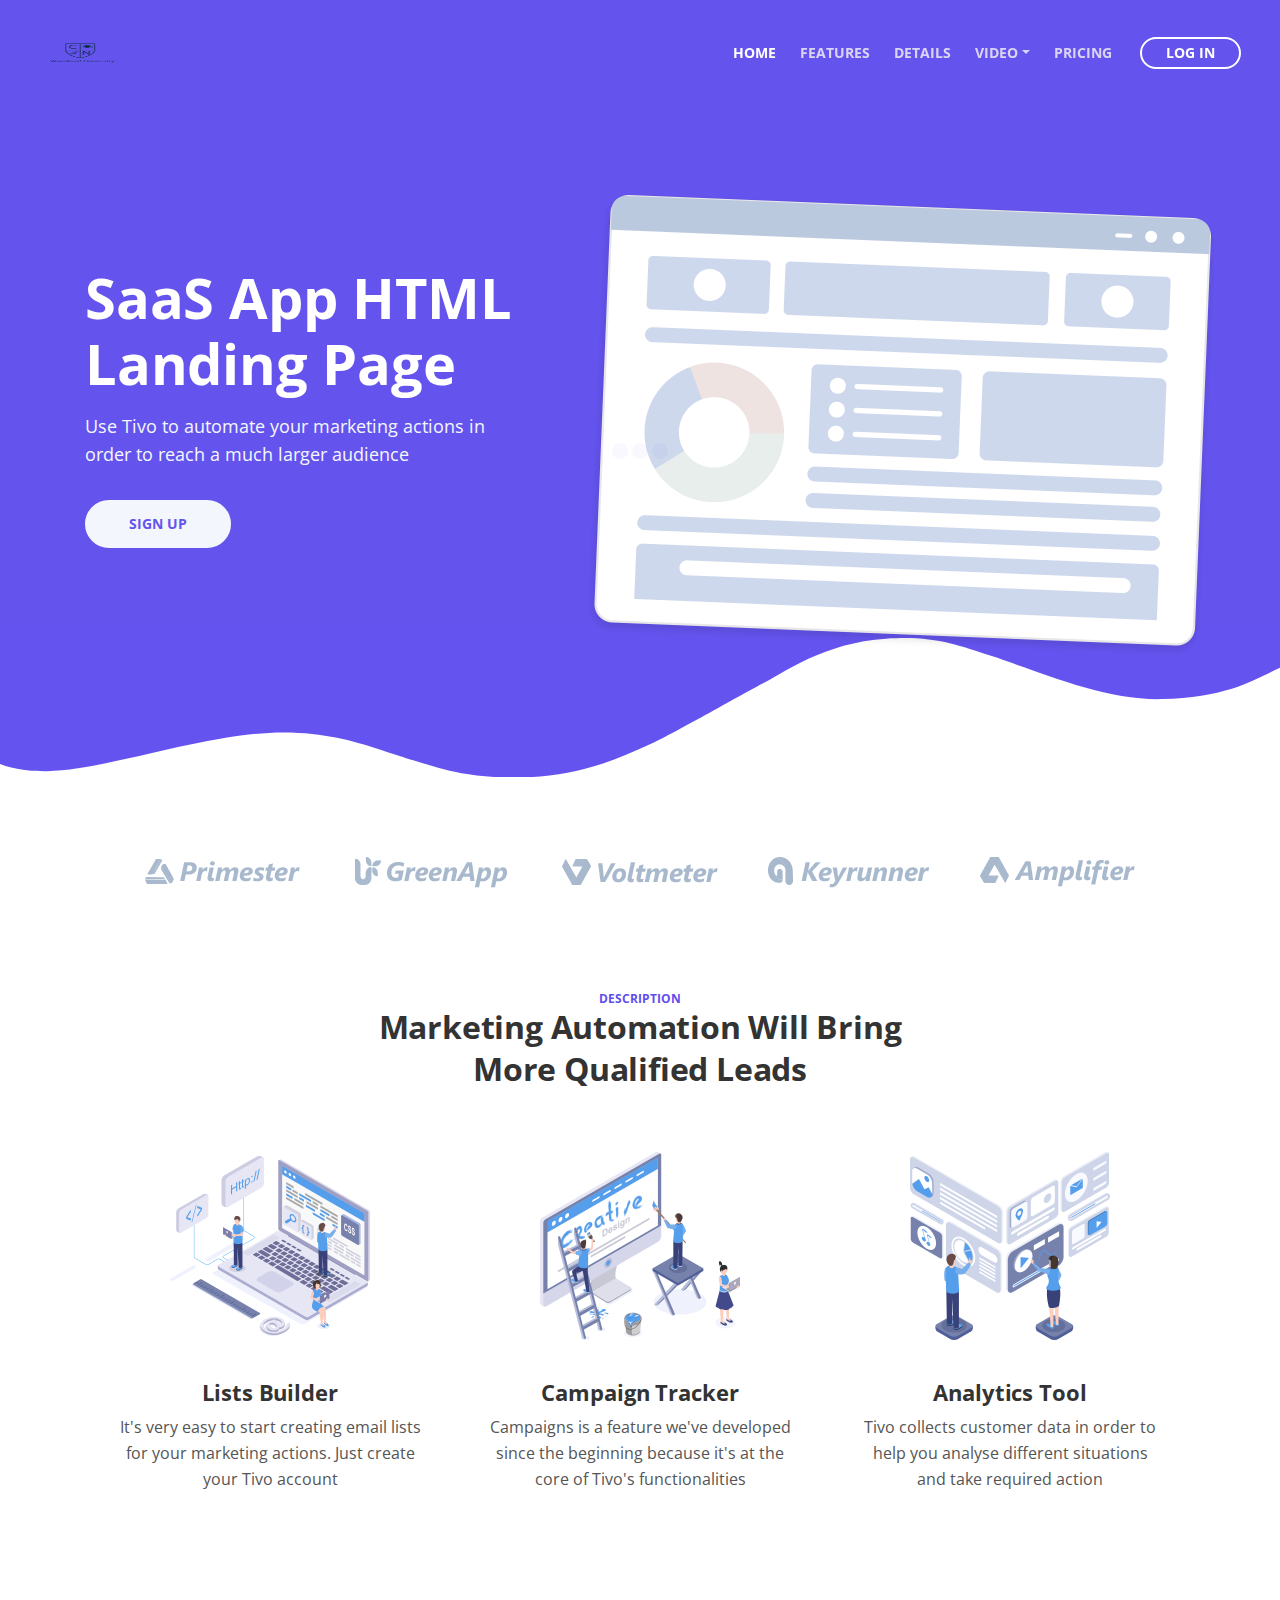
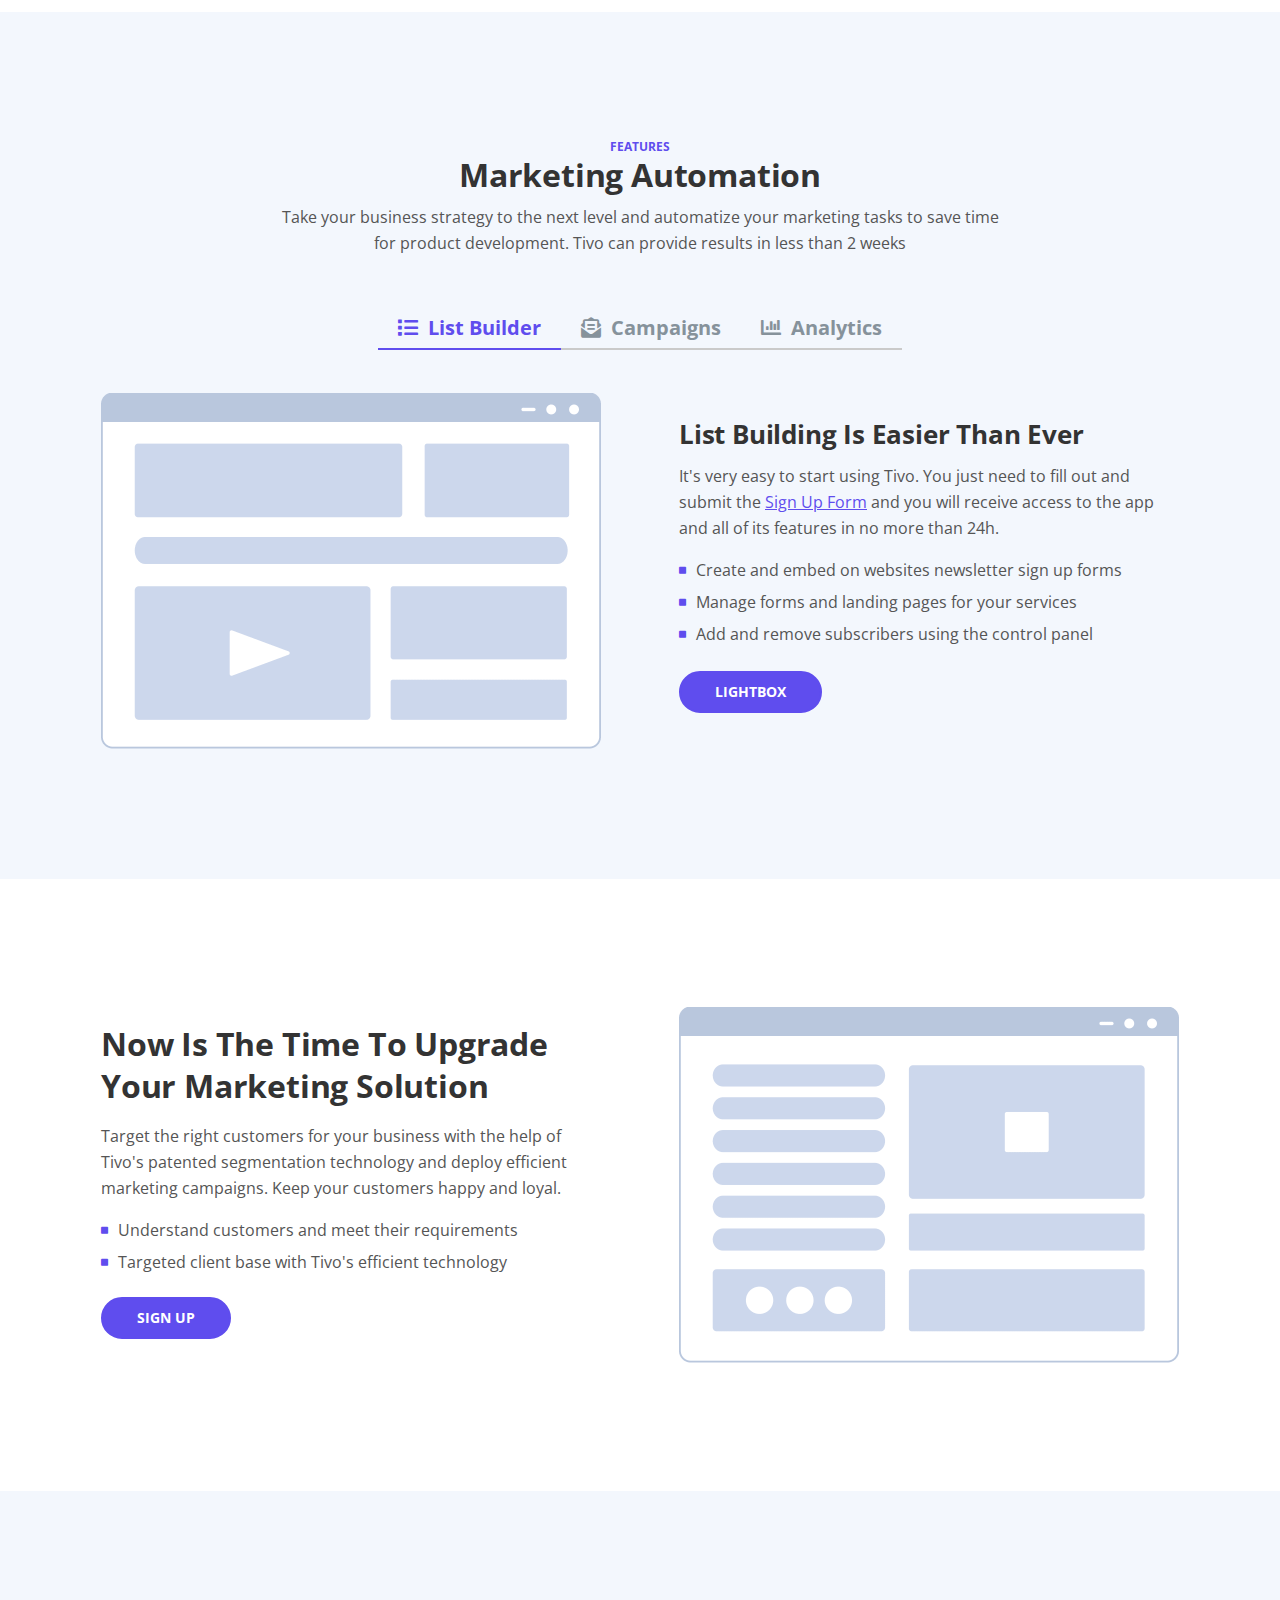
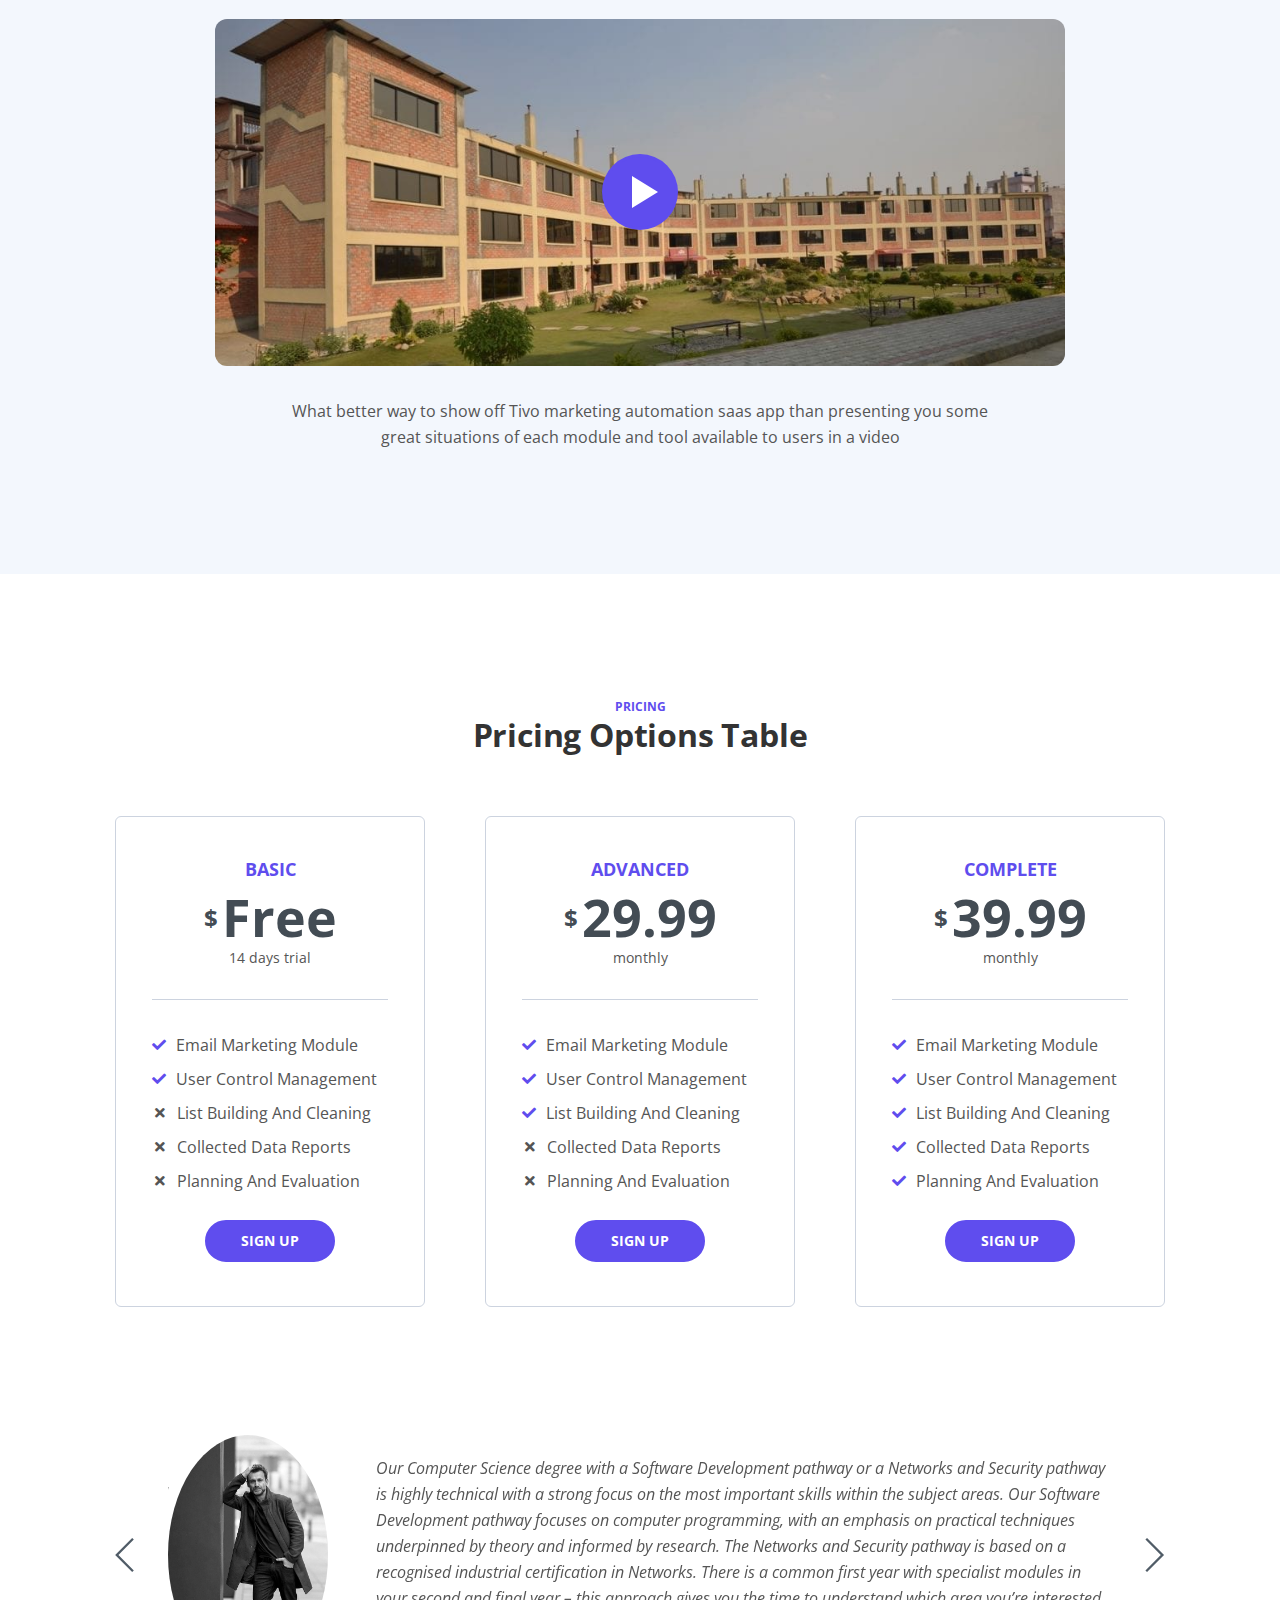
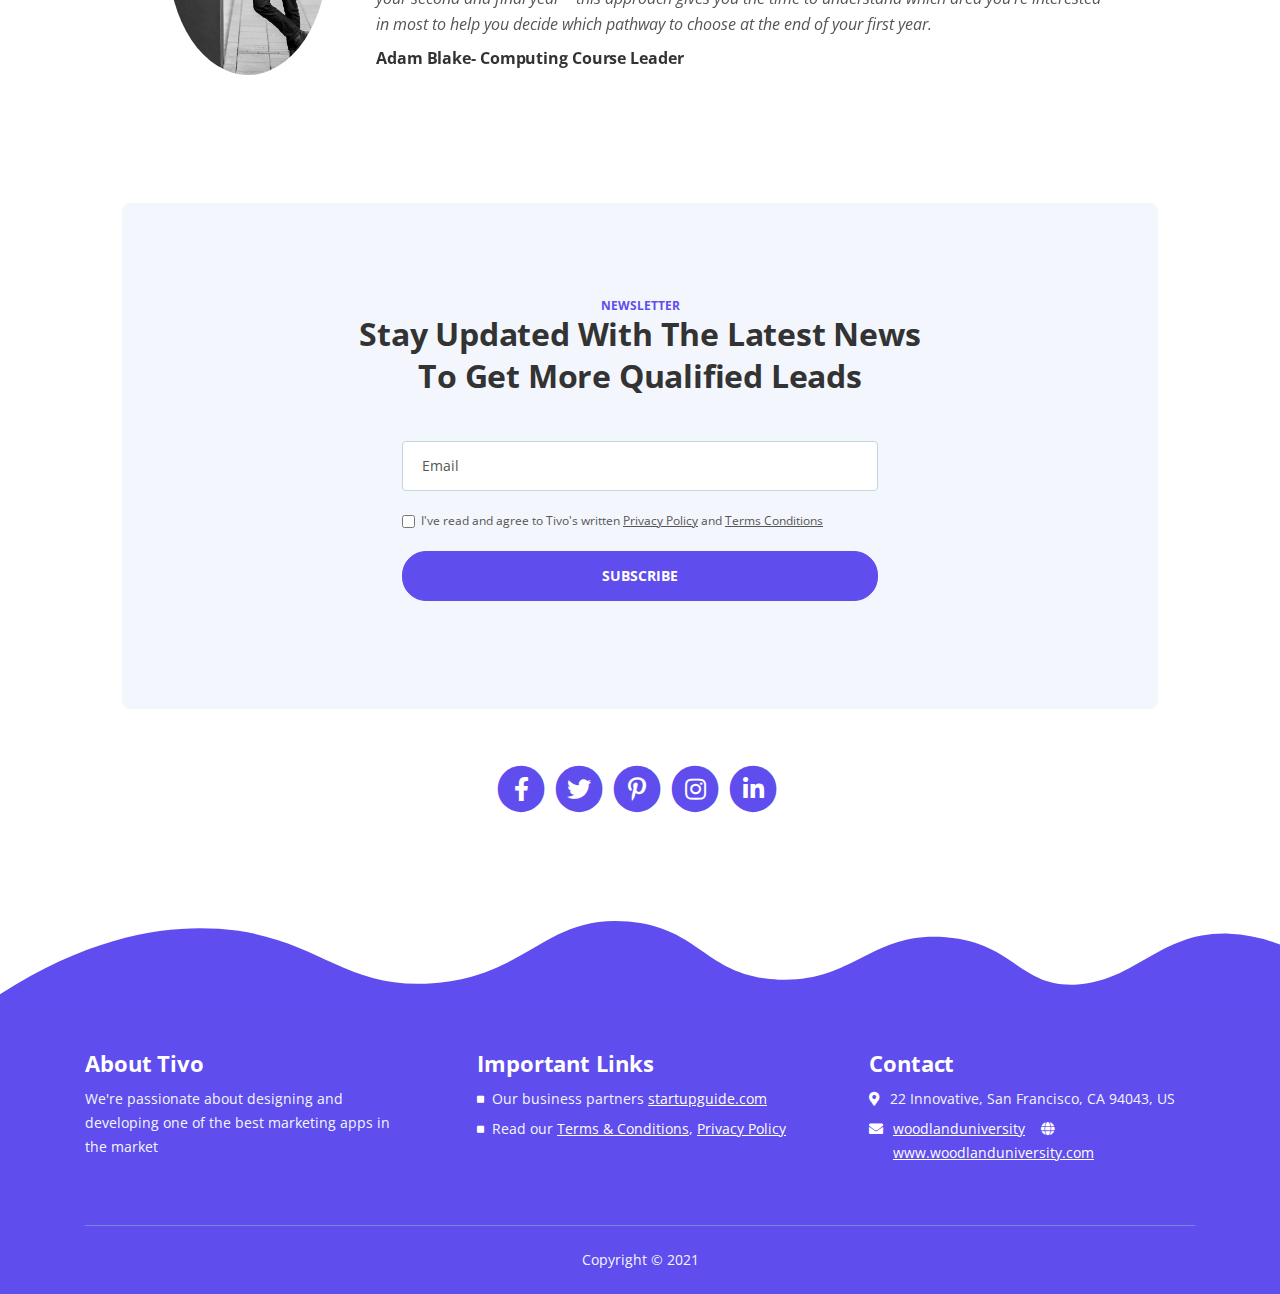
==== web/index.html @ c2c5aa54 "frontwebsite" ====
<!DOCTYPE html>
<html lang="en">
<head>
    <meta charset="utf-8">
    <meta name="viewport" content="width=device-width, initial-scale=1, shrink-to-fit=no">
    
    <!-- SEO Meta Tags -->
    <meta name="description" content="Tivo is a HTML landing page template built with Bootstrap to help you crate engaging presentations for SaaS apps and convert visitors into users.">
    <meta name="author" content="Inovatik">

    <!-- OG Meta Tags to improve the way the post looks when you share the page on LinkedIn, Facebook, Google+ -->
	<meta property="og:site_name" content="" /> <!-- website name -->
	<meta property="og:site" content="" /> <!-- website link -->
	<meta property="og:title" content=""/> <!-- title shown in the actual shared post -->
	<meta property="og:description" content="" /> <!-- description shown in the actual shared post -->
	<meta property="og:image" content="" /> <!-- image link, make sure it's jpg -->
	<meta property="og:url" content="" /> <!-- where do you want your post to link to -->
	<meta property="og:type" content="article" />

    <!-- Website Title -->
    <title>WoodLand University</title>
    
    <!-- Styles -->
    <link href="https://fonts.googleapis.com/css?family=Open+Sans:400,400i,700&display=swap&subset=latin-ext" rel="stylesheet">
    <link href="css/bootstrap.css" rel="stylesheet">
    <link href="css/fontawesome-all.css" rel="stylesheet">
    <link href="css/swiper.css" rel="stylesheet">
	<link href="css/magnific-popup.css" rel="stylesheet">
	<link href="css/styles.css" rel="stylesheet">
	
	<!-- Favicon  -->
    <link rel="icon" href="images/favicon.png">
</head>
<body data-spy="scroll" data-target=".fixed-top">
    
    <!-- Preloader -->
	<div class="spinner-wrapper">
        <div class="spinner">
            <div class="bounce1"></div>
            <div class="bounce2"></div>
            <div class="bounce3"></div>
        </div>
    </div>
    <!-- end of preloader -->
    

    <!-- Navigation -->
    <nav class="navbar navbar-expand-lg navbar-dark navbar-custom fixed-top">
        <div class="container">

            <!-- Text Logo - Use this if you don't have a graphic logo -->
            <!-- <a class="navbar-brand logo-text page-scroll" href="index.html">Tivo</a> -->

            <!-- Image Logo -->
            <a class="navbar-brand logo-image" href="index.html"><img src="images/woodland.png" alt="alternative"></a> 
            
            <!-- Mobile Menu Toggle Button -->
            <button class="navbar-toggler" type="button" data-toggle="collapse" data-target="#navbarsExampleDefault" aria-controls="navbarsExampleDefault" aria-expanded="false" aria-label="Toggle navigation">
                <span class="navbar-toggler-awesome fas fa-bars"></span>
                <span class="navbar-toggler-awesome fas fa-times"></span>
            </button>
            <!-- end of mobile menu toggle button -->

            <div class="collapse navbar-collapse" id="navbarsExampleDefault">
                <ul class="navbar-nav ml-auto">
                    <li class="nav-item">
                        <a class="nav-link page-scroll" href="#header">HOME <span class="sr-only">(current)</span></a>
                    </li>
                    <li class="nav-item">
                        <a class="nav-link page-scroll" href="#features">FEATURES</a>
                    </li>
                    <li class="nav-item">
                        <a class="nav-link page-scroll" href="#details">DETAILS</a>
                    </li>

                    <!-- Dropdown Menu -->          
                    <li class="nav-item dropdown">
                        <a class="nav-link dropdown-toggle page-scroll" href="#video" id="navbarDropdown" role="button" aria-haspopup="true" aria-expanded="false">VIDEO</a>
                        <div class="dropdown-menu" aria-labelledby="navbarDropdown">
                            <a class="dropdown-item" href="article-details.html"><span class="item-text">ARTICLE DETAILS</span></a>
                            <div class="dropdown-items-divide-hr"></div>
                            <a class="dropdown-item" href="terms-conditions.html"><span class="item-text">TERMS CONDITIONS</span></a>
                            <div class="dropdown-items-divide-hr"></div>
                            <a class="dropdown-item" href="privacy-policy.html"><span class="item-text">PRIVACY POLICY</span></a>
                        </div>
                    </li>
                    <!-- end of dropdown menu -->

                    <li class="nav-item">
                        <a class="nav-link page-scroll" href="#pricing">PRICING</a>
                    </li>
                </ul>
                <span class="nav-item">
                    <a class="btn-outline-sm" href="log-in.html">LOG IN</a>
                </span>
            </div>
        </div> <!-- end of container -->
    </nav> <!-- end of navbar -->
    <!-- end of navigation -->


    <!-- Header -->
    <header id="header" class="header">
        <div class="header-content">
            <div class="container">
                <div class="row">
                    <div class="col-lg-6 col-xl-5">
                        <div class="text-container">
                            <h1>SaaS App HTML Landing Page</h1>
                            <p class="p-large">Use Tivo to automate your marketing actions in order to reach a much larger audience</p>
                            <a class="btn-solid-lg page-scroll" href="sign-up.html">SIGN UP</a>
                        </div> <!-- end of text-container -->
                    </div> <!-- end of col -->
                    <div class="col-lg-6 col-xl-7">
                        <div class="image-container">
                            <div class="img-wrapper">
                                <img class="img-fluid" src="images/header-software-app.png" alt="alternative">
                            </div> <!-- end of img-wrapper -->
                        </div> <!-- end of image-container -->
                    </div> <!-- end of col -->
                </div> <!-- end of row -->
            </div> <!-- end of container -->
        </div> <!-- end of header-content -->
    </header> <!-- end of header -->
    <svg class="header-frame" data-name="Layer 1" xmlns="http://www.w3.org/2000/svg" preserveAspectRatio="none" viewBox="0 0 1920 310"><defs><style>.cls-1{fill:#5f4def;}</style></defs><title>header-frame</title><path class="cls-1" d="M0,283.054c22.75,12.98,53.1,15.2,70.635,14.808,92.115-2.077,238.3-79.9,354.895-79.938,59.97-.019,106.17,18.059,141.58,34,47.778,21.511,47.778,21.511,90,38.938,28.418,11.731,85.344,26.169,152.992,17.971,68.127-8.255,115.933-34.963,166.492-67.393,37.467-24.032,148.6-112.008,171.753-127.963,27.951-19.26,87.771-81.155,180.71-89.341,72.016-6.343,105.479,12.388,157.434,35.467,69.73,30.976,168.93,92.28,256.514,89.405,100.992-3.315,140.276-41.7,177-64.9V0.24H0V283.054Z"/></svg>
    <!-- end of header -->


    <!-- Customers -->
    <div class="slider-1">
        <div class="container">
            <div class="row">
                <div class="col-lg-12">
                    
                    <!-- Image Slider -->
                    <div class="slider-container">
                        <div class="swiper-container image-slider">
                            <div class="swiper-wrapper">
                                <div class="swiper-slide">
                                        <img class="img-fluid" src="images/customer-logo-1.png" alt="alternative">
                                </div>
                                <div class="swiper-slide">
                                        <img class="img-fluid" src="images/customer-logo-2.png" alt="alternative">
                                </div>
                                <div class="swiper-slide">
                                        <img class="img-fluid" src="images/customer-logo-3.png" alt="alternative">
                                </div>
                                <div class="swiper-slide">
                                        <img class="img-fluid" src="images/customer-logo-4.png" alt="alternative">
                                </div>
                                <div class="swiper-slide">
                                        <img class="img-fluid" src="images/customer-logo-5.png" alt="alternative">
                                </div>
                                <div class="swiper-slide">
                                        <img class="img-fluid" src="images/customer-logo-6.png" alt="alternative">
                                </div>
                            </div> <!-- end of swiper-wrapper -->
                        </div> <!-- end of swiper container -->
                    </div> <!-- end of slider-container -->
                    <!-- end of image slider -->

                </div> <!-- end of col -->
            </div> <!-- end of row -->
        </div> <!-- end of container -->
    </div> <!-- end of slider-1 -->
    <!-- end of customers -->


    <!-- Description -->
    <div class="cards-1">
        <div class="container">
            <div class="row">
                <div class="col-lg-12">
                    <div class="above-heading">DESCRIPTION</div>
                    <h2 class="h2-heading">Marketing Automation Will Bring More Qualified Leads</h2>
                </div> <!-- end of col -->
            </div> <!-- end of row -->
            <div class="row">
                <div class="col-lg-12">

                    <!-- Card -->
                    <div class="card">
                        <div class="card-image">
                            <img class="img-fluid" src="images/description-1.png" alt="alternative">
                        </div>
                        <div class="card-body">
                            <h4 class="card-title">Lists Builder</h4>
                            <p>It's very easy to start creating email lists for your marketing actions. Just create your Tivo account</p>
                        </div>
                    </div>
                    <!-- end of card -->

                    <!-- Card -->
                    <div class="card">
                        <div class="card-image">
                            <img class="img-fluid" src="images/description-2.png" alt="alternative">
                        </div>
                        <div class="card-body">
                            <h4 class="card-title">Campaign Tracker</h4>
                            <p>Campaigns is a feature we've developed since the beginning because it's at the core of Tivo's functionalities</p>
                        </div>
                    </div>
                    <!-- end of card -->

                    <!-- Card -->
                    <div class="card">
                        <div class="card-image">
                            <img class="img-fluid" src="images/description-3.png" alt="alternative">
                        </div>
                        <div class="card-body">
                            <h4 class="card-title">Analytics Tool</h4>
                            <p>Tivo collects customer data in order to help you analyse different situations and take required action</p>
                        </div>
                    </div>
                    <!-- end of card -->

                </div> <!-- end of col -->
            </div> <!-- end of row -->
        </div> <!-- end of container -->
    </div> <!-- end of cards-1 -->
    <!-- end of description -->


    <!-- Features -->
    <div id="features" class="tabs">
        <div class="container">
            <div class="row">
                <div class="col-lg-12">
                    <div class="above-heading">FEATURES</div>
                    <h2 class="h2-heading">Marketing Automation</h2>
                    <p class="p-heading">Take your business strategy to the next level and automatize your marketing tasks to save time for product development. Tivo can provide results in less than 2 weeks</p>
                </div> <!-- end of col -->
            </div> <!-- end of row -->
            <div class="row">
                <div class="col-lg-12">

                    <!-- Tabs Links -->
                    <ul class="nav nav-tabs" id="argoTabs" role="tablist">
                        <li class="nav-item">
                            <a class="nav-link active" id="nav-tab-1" data-toggle="tab" href="#tab-1" role="tab" aria-controls="tab-1" aria-selected="true"><i class="fas fa-list"></i>List Builder</a>
                        </li>
                        <li class="nav-item">
                            <a class="nav-link" id="nav-tab-2" data-toggle="tab" href="#tab-2" role="tab" aria-controls="tab-2" aria-selected="false"><i class="fas fa-envelope-open-text"></i>Campaigns</a>
                        </li>
                        <li class="nav-item">
                            <a class="nav-link" id="nav-tab-3" data-toggle="tab" href="#tab-3" role="tab" aria-controls="tab-3" aria-selected="false"><i class="fas fa-chart-bar"></i>Analytics</a>
                        </li>
                    </ul>
                    <!-- end of tabs links -->

                    <!-- Tabs Content -->
                    <div class="tab-content" id="argoTabsContent">

                        <!-- Tab -->
                        <div class="tab-pane fade show active" id="tab-1" role="tabpanel" aria-labelledby="tab-1">
                            <div class="row">
                                <div class="col-lg-6">
                                    <div class="image-container">
                                        <img class="img-fluid" src="images/features-1.png" alt="alternative">
                                    </div> <!-- end of image-container -->
                                </div> <!-- end of col -->
                                <div class="col-lg-6">
                                    <div class="text-container">
                                        <h3>List Building Is Easier Than Ever</h3>
                                        <p>It's very easy to start using Tivo. You just need to fill out and submit the <a class="blue page-scroll" href="sign-up.html">Sign Up Form</a> and you will receive access to the app and all of its features in no more than 24h.</p>
                                        <ul class="list-unstyled li-space-lg">
                                            <li class="media">
                                                <i class="fas fa-square"></i>
                                                <div class="media-body">Create and embed on websites newsletter sign up forms</div>
                                            </li>
                                            <li class="media">
                                                <i class="fas fa-square"></i>
                                                <div class="media-body">Manage forms and landing pages for your services</div>
                                            </li>
                                            <li class="media">
                                                <i class="fas fa-square"></i>
                                                <div class="media-body">Add and remove subscribers using the control panel</div>
                                            </li>
                                        </ul>
                                        <a class="btn-solid-reg popup-with-move-anim" href="#details-lightbox-1">LIGHTBOX</a>
                                    </div> <!-- end of text-container -->
                                </div> <!-- end of col -->
                            </div> <!-- end of row -->
                        </div> <!-- end of tab-pane -->
                        <!-- end of tab -->

                        <!-- Tab -->
                        <div class="tab-pane fade" id="tab-2" role="tabpanel" aria-labelledby="tab-2">
                            <div class="row">
                                <div class="col-lg-6">
                                    <div class="image-container">
                                        <img class="img-fluid" src="images/features-2.png" alt="alternative">
                                    </div> <!-- end of image-container -->
                                </div> <!-- end of col -->
                                <div class="col-lg-6">
                                    <div class="text-container">
                                        <h3>Campaigns Monitoring Tools</h3>
                                        <p>Campaigns monitoring is a feature we've developed since the beginning because it's at the core of Tivo and basically to any marketing activity focused on results.</p>
                                        <ul class="list-unstyled li-space-lg">
                                            <li class="media">
                                                <i class="fas fa-square"></i>
                                                <div class="media-body">Easily plan campaigns and schedule their starting date</div>
                                            </li>
                                            <li class="media">
                                                <i class="fas fa-square"></i>
                                                <div class="media-body">Start campaigns and follow their evolution closely</div>
                                            </li>
                                            <li class="media">
                                                <i class="fas fa-square"></i>
                                                <div class="media-body">Evaluate campaign results and optimize future actions</div>
                                            </li>
                                        </ul>
                                        <a class="btn-solid-reg popup-with-move-anim" href="#details-lightbox-2">LIGHTBOX</a>
                                    </div> <!-- end of text-container -->
                                </div> <!-- end of col -->
                            </div> <!-- end of row -->
                        </div> <!-- end of tab-pane -->
                        <!-- end of tab -->

                        <!-- Tab -->
                        <div class="tab-pane fade" id="tab-3" role="tabpanel" aria-labelledby="tab-3">
                            <div class="row">
                                <div class="col-lg-6">
                                    <div class="image-container">
                                        <img class="img-fluid" src="images/features-3.png" alt="alternative">
                                    </div> <!-- end of image-container -->
                                </div> <!-- end of col -->
                                <div class="col-lg-6">
                                    <div class="text-container">
                                        <h3>Analytics Control Panel</h3>
                                        <p>Analytics control  panel is important for every marketing team so it's beed implemented from the begging and designed to produce reports based on very little input information.</p>
                                        <ul class="list-unstyled li-space-lg">
                                            <li class="media">
                                                <i class="fas fa-square"></i>
                                                <div class="media-body">If you set it up correctly you will get acces to great intel</div>
                                            </li>
                                            <li class="media">
                                                <i class="fas fa-square"></i>
                                                <div class="media-body">Easy to integrate in your websites and landing pages</div>
                                            </li>
                                            <li class="media">
                                                <i class="fas fa-square"></i>
                                                <div class="media-body">The generated reports are important for your strategy</div>
                                            </li>
                                        </ul>
                                        <a class="btn-solid-reg popup-with-move-anim" href="#details-lightbox-3">LIGHTBOX</a>
                                    </div> <!-- end of text-container -->
                                </div> <!-- end of col -->
                            </div> <!-- end of row -->
                        </div> <!-- end of tab-pane -->
                        <!-- end of tab -->
                        
                    </div> <!-- end of tab content -->
                    <!-- end of tabs content -->

                </div> <!-- end of col -->
            </div> <!-- end of row -->
        </div> <!-- end of container -->
    </div> <!-- end of tabs -->
    <!-- end of features -->


    <!-- Details Lightboxes -->
    <!-- Details Lightbox 1 -->
	<div id="details-lightbox-1" class="lightbox-basic zoom-anim-dialog mfp-hide">
        <div class="container">
            <div class="row">
                <button title="Close (Esc)" type="button" class="mfp-close x-button">×</button>
                <div class="col-lg-8">
                    <div class="image-container">
                        <img class="img-fluid" src="images/details-lightbox.png" alt="alternative">
                    </div> <!-- end of image-container -->
                </div> <!-- end of col -->
                <div class="col-lg-4">
                    <h3>List Building</h3>
                    <hr>
                    <h5>Core service</h5>
                    <p>It's very easy to start using Tivo. You just need to fill out and submit the Sign Up Form and you will receive access to the app.</p>
                    <ul class="list-unstyled li-space-lg">
                        <li class="media">
                            <i class="fas fa-square"></i><div class="media-body">List building framework</div>
                        </li>
                        <li class="media">
                            <i class="fas fa-square"></i><div class="media-body">Easy database browsing</div>
                        </li>
                        <li class="media">
                            <i class="fas fa-square"></i><div class="media-body">User administration</div>
                        </li>
                        <li class="media">
                            <i class="fas fa-square"></i><div class="media-body">Automate user signup</div>
                        </li>
                        <li class="media">
                            <i class="fas fa-square"></i><div class="media-body">Quick formatting tools</div>
                        </li>
                        <li class="media">
                            <i class="fas fa-square"></i><div class="media-body">Fast email checking</div>
                        </li>
                    </ul>
                    <a class="btn-solid-reg mfp-close" href="sign-up.html">SIGN UP</a> <a class="btn-outline-reg mfp-close as-button" href="#screenshots">BACK</a>
                </div> <!-- end of col -->
            </div> <!-- end of row -->
        </div> <!-- end of container -->
    </div> <!-- end of lightbox-basic -->
    <!-- end of details lightbox 1 -->

    <!-- Details Lightbox 2 -->
	<div id="details-lightbox-2" class="lightbox-basic zoom-anim-dialog mfp-hide">
        <div class="container">
            <div class="row">
                <button title="Close (Esc)" type="button" class="mfp-close x-button">×</button>
                <div class="col-lg-8">
                    <div class="image-container">
                        <img class="img-fluid" src="images/details-lightbox.png" alt="alternative">
                    </div> <!-- end of image-container -->
                </div> <!-- end of col -->
                <div class="col-lg-4">
                    <h3>Campaign Monitoring</h3>
                    <hr>
                    <h5>Core service</h5>
                    <p>It's very easy to start using Tivo. You just need to fill out and submit the Sign Up Form and you will receive access to the app.</p>
                    <ul class="list-unstyled li-space-lg">
                        <li class="media">
                            <i class="fas fa-square"></i><div class="media-body">List building framework</div>
                        </li>
                        <li class="media">
                            <i class="fas fa-square"></i><div class="media-body">Easy database browsing</div>
                        </li>
                        <li class="media">
                            <i class="fas fa-square"></i><div class="media-body">User administration</div>
                        </li>
                        <li class="media">
                            <i class="fas fa-square"></i><div class="media-body">Automate user signup</div>
                        </li>
                        <li class="media">
                            <i class="fas fa-square"></i><div class="media-body">Quick formatting tools</div>
                        </li>
                        <li class="media">
                            <i class="fas fa-square"></i><div class="media-body">Fast email checking</div>
                        </li>
                    </ul>
                    <a class="btn-solid-reg mfp-close" href="sign-up.html">SIGN UP</a> <a class="btn-outline-reg mfp-close as-button" href="#screenshots">BACK</a>
                </div> <!-- end of col -->
            </div> <!-- end of row -->
        </div> <!-- end of container -->
    </div> <!-- end of lightbox-basic -->
    <!-- end of details lightbox 2 -->

    <!-- Details Lightbox 3 -->
	<div id="details-lightbox-3" class="lightbox-basic zoom-anim-dialog mfp-hide">
        <div class="container">
            <div class="row">
                <button title="Close (Esc)" type="button" class="mfp-close x-button">×</button>
                <div class="col-lg-8">
                    <div class="image-container">
                        <img class="img-fluid" src="images/details-lightbox.png" alt="alternative">
                    </div> <!-- end of image-container -->
                </div> <!-- end of col -->
                <div class="col-lg-4">
                    <h3>Analytics Tools</h3>
                    <hr>
                    <h5>Core service</h5>
                    <p>It's very easy to start using Tivo. You just need to fill out and submit the Sign Up Form and you will receive access to the app.</p>
                    <ul class="list-unstyled li-space-lg">
                        <li class="media">
                            <i class="fas fa-square"></i><div class="media-body">List building framework</div>
                        </li>
                        <li class="media">
                            <i class="fas fa-square"></i><div class="media-body">Easy database browsing</div>
                        </li>
                        <li class="media">
                            <i class="fas fa-square"></i><div class="media-body">User administration</div>
                        </li>
                        <li class="media">
                            <i class="fas fa-square"></i><div class="media-body">Automate user signup</div>
                        </li>
                        <li class="media">
                            <i class="fas fa-square"></i><div class="media-body">Quick formatting tools</div>
                        </li>
                        <li class="media">
                            <i class="fas fa-square"></i><div class="media-body">Fast email checking</div>
                        </li>
                    </ul>
                    <a class="btn-solid-reg mfp-close" href="sign-up.html">SIGN UP</a> <a class="btn-outline-reg mfp-close as-button" href="#screenshots">BACK</a>
                </div> <!-- end of col -->
            </div> <!-- end of row -->
        </div> <!-- end of container -->
    </div> <!-- end of lightbox-basic -->
    <!-- end of details lightbox 3 -->
    <!-- end of details lightboxes -->


    <!-- Details -->
    <div id="details" class="basic-1">
        <div class="container">
            <div class="row">
                <div class="col-lg-6">
                    <div class="text-container">
                        <h2>Now Is The Time To Upgrade Your Marketing Solution</h2>
                        <p>Target the right customers for your business with the help of Tivo's patented segmentation technology and deploy efficient marketing campaigns. Keep your customers happy and loyal.</p>
                        <ul class="list-unstyled li-space-lg">
                            <li class="media">
                                <i class="fas fa-square"></i>
                                <div class="media-body">Understand customers and meet their requirements</div>
                            </li>
                            <li class="media">
                                <i class="fas fa-square"></i>
                                <div class="media-body">Targeted client base with Tivo's efficient technology</div>
                            </li>
                        </ul>
                        <a class="btn-solid-reg page-scroll" href="sign-up.html">SIGN UP</a>
                    </div> <!-- end of text-container -->
                </div> <!-- end of col -->
                <div class="col-lg-6">
                    <div class="image-container">
                        <img class="img-fluid" src="images/details.png" alt="alternative">
                    </div> <!-- end of image-container -->
                </div> <!-- end of col -->
            </div> <!-- end of row -->
        </div> <!-- end of container -->
    </div> <!-- end of basic-1 -->
    <!-- end of details -->


    <!-- Video -->
    <div id="video" class="basic-2">
        <div class="container">
            <div class="row">
                <div class="col-lg-12">

                    <!-- Video Preview -->
                    <div class="image-container">
                        <div class="video-wrapper">
                            <a class="popup-youtube" href="https://www.youtube.com/watch?v=CB_l0aFw3e4&t=10s" data-effect="fadeIn">
                                <img class="img-fluid" src="images/ima.jpg" alt="alternative">
                                <span class="video-play-button">
                                    <span></span>
                                </span>
                            </a>
                        </div> <!-- end of video-wrapper -->
                    </div> <!-- end of image-container -->
                    <!-- end of video preview -->

                    <div class="p-heading">What better way to show off Tivo marketing automation saas app than presenting you some great situations of each module and tool available to users in a video</div>        
                </div> <!-- end of col -->
            </div> <!-- end of row -->
        </div> <!-- end of container -->
    </div> <!-- end of basic-2 -->
    <!-- end of video -->


    <!-- Pricing -->
    <div id="pricing" class="cards-2">
        <div class="container">
            <div class="row">
                <div class="col-lg-12">
                    <div class="above-heading">PRICING</div>
                    <h2 class="h2-heading">Pricing Options Table</h2>
                </div> <!-- end of col -->
            </div> <!-- end of row -->
            <div class="row">
                <div class="col-lg-12">

                    <!-- Card-->
                    <div class="card">
                        <div class="card-body">
                            <div class="card-title">BASIC</div>
                            <div class="price"><span class="currency">$</span><span class="value">Free</span></div>
                            <div class="frequency">14 days trial</div>
                            <div class="divider"></div>
                            <ul class="list-unstyled li-space-lg">
                                <li class="media">
                                    <i class="fas fa-check"></i><div class="media-body">Email Marketing Module</div>
                                </li>
                                <li class="media">
                                    <i class="fas fa-check"></i><div class="media-body">User Control Management</div>
                                </li>
                                <li class="media">
                                    <i class="fas fa-times"></i><div class="media-body">List Building And Cleaning</div>
                                </li>
                                <li class="media">
                                    <i class="fas fa-times"></i><div class="media-body">Collected Data Reports</div>
                                </li>
                                <li class="media">
                                    <i class="fas fa-times"></i><div class="media-body">Planning And Evaluation</div>
                                </li>
                            </ul>
                            <div class="button-wrapper">
                                <a class="btn-solid-reg page-scroll" href="sign-up.html">SIGN UP</a>
                            </div>
                        </div>
                    </div> <!-- end of card -->
                    <!-- end of card -->

                    <!-- Card-->
                    <div class="card">
                        <div class="card-body">
                            <div class="card-title">ADVANCED</div>
                            <div class="price"><span class="currency">$</span><span class="value">29.99</span></div>
                            <div class="frequency">monthly</div>
                            <div class="divider"></div>
                            <ul class="list-unstyled li-space-lg">
                                <li class="media">
                                    <i class="fas fa-check"></i><div class="media-body">Email Marketing Module</div>
                                </li>
                                <li class="media">
                                    <i class="fas fa-check"></i><div class="media-body">User Control Management</div>
                                </li>
                                <li class="media">
                                    <i class="fas fa-check"></i><div class="media-body">List Building And Cleaning</div>
                                </li>
                                <li class="media">
                                    <i class="fas fa-times"></i><div class="media-body">Collected Data Reports</div>
                                </li>
                                <li class="media">
                                    <i class="fas fa-times"></i><div class="media-body">Planning And Evaluation</div>
                                </li>
                            </ul>
                            <div class="button-wrapper">
                                <a class="btn-solid-reg page-scroll" href="sign-up.html">SIGN UP</a>
                            </div>
                        </div>
                    </div> <!-- end of card -->
                    <!-- end of card -->

                    <!-- Card-->
                    <div class="card">
                        <!--<div class="label">
                            <p class="best-value">Best Value</p>
                        </div> -->
                        <div class="card-body">
                            <div class="card-title">COMPLETE</div>
                            <div class="price"><span class="currency">$</span><span class="value">39.99</span></div>
                            <div class="frequency">monthly</div>
                            <div class="divider"></div>
                            <ul class="list-unstyled li-space-lg">
                                <li class="media">
                                    <i class="fas fa-check"></i><div class="media-body">Email Marketing Module</div>
                                </li>
                                <li class="media">
                                    <i class="fas fa-check"></i><div class="media-body">User Control Management</div>
                                </li>
                                <li class="media">
                                    <i class="fas fa-check"></i><div class="media-body">List Building And Cleaning</div>
                                </li>
                                <li class="media">
                                    <i class="fas fa-check"></i><div class="media-body">Collected Data Reports</div>
                                </li>
                                <li class="media">
                                    <i class="fas fa-check"></i><div class="media-body">Planning And Evaluation</div>
                                </li>
                            </ul>
                            <div class="button-wrapper">
                                <a class="btn-solid-reg page-scroll" href="sign-up.html">SIGN UP</a>
                            </div>
                        </div>
                    </div> <!-- end of card -->
                    <!-- end of card -->

                </div> <!-- end of col -->
            </div> <!-- end of row -->
        </div> <!-- end of container -->
    </div> <!-- end of cards-2 -->
    <!-- end of pricing -->


    <!-- Testimonials -->
    <div class="slider-2">
        <div class="container">
            <div class="row">
                <div class="col-lg-12">      
                    
                    <!-- Text Slider -->
                    <div class="slider-container">
                        <div class="swiper-container text-slider">
                            <div class="swiper-wrapper">
                                
                                <!-- Slide -->
                                <div class="swiper-slide">
                                    <div class="image-wrapper">
                                        <img class="img-fluid" src="images/adam.jpg" alt="alternative">
                                    </div> <!-- end of image-wrapper -->
                                    <div class="text-wrapper">
                                        <div class="testimonial-text">Our Computer Science degree with a Software Development pathway or a Networks and Security pathway is highly technical with a strong focus on the most important skills within the subject areas. Our Software Development pathway focuses on computer programming, with an emphasis on practical techniques underpinned by theory and informed by research. The Networks and Security pathway is based on a recognised industrial certification in Networks. There is a common first year with specialist modules in your second and final year – this approach gives you the time to understand which area you’re interested in most to help you decide which pathway to choose at the end of your first year.</div>
                                        <div class="testimonial-author">Adam Blake- Computing Course Leader</div>
                                    </div> <!-- end of text-wrapper -->
                                </div> <!-- end of swiper-slide -->
                                <!-- end of slide -->

                                <!-- Slide -->
                                <div class="swiper-slide">
                                    <div class="image-wrapper">
                                        <img class="img-fluid" src="images/testimonial-2.jpg" alt="alternative">
                                    </div> <!-- end of image-wrapper -->
                                    <div class="text-wrapper">
                                        <div class="testimonial-text">Awesome features for the money. I never thought such a low ammount of money would bring me so many leads per month. Before Tivo I used the services of an agency which cost 10x more and delivered far less. Highly recommended to marketers focused on results.</div>
                                        <div class="testimonial-author">Roy Smith - Developer</div>
                                    </div> <!-- end of text-wrapper -->
                                </div> <!-- end of swiper-slide -->
                                <!-- end of slide -->

                                <!-- Slide -->
                                <div class="swiper-slide">
                                    <div class="image-wrapper">
                                        <img class="img-fluid" src="images/testimonial-3.jpg" alt="alternative">
                                    </div> <!-- end of image-wrapper -->
                                    <div class="text-wrapper">
                                        <div class="testimonial-text">Software is everywhere, running everything from our desktop computers and mobile phones to home appliances, games consoles, cars, planes and industrial machinery. This degree will help you become a skilled computer programmer, adept at developing software and fully aware of the tools and methodologies that underpin software.</div>
                                        <div class="testimonial-author">Dr.Raj Singh- an course leader</div>
                                    </div> <!-- end of text-wrapper -->
                                </div> <!-- end of swiper-slide -->
                                <!-- end of slide -->

                                <!-- Slide -->
                                <div class="swiper-slide">
                                    <div class="image-wrapper">
                                        <img class="img-fluid" src="images/testimonial-4.jpg" alt="alternative">
                                    </div> <!-- end of image-wrapper -->
                                    <div class="text-wrapper">
                                        <div class="testimonial-text">Tivo is one of the greatest marketing automation apps out there. I especially love the Reporting Tools module because it gives me such a great amount of information based on little amounts of input gathered in just few weeks of light weight usage. Recommended!</div>
                                        <div class="testimonial-author">Ronda Louis - Online Marketer</div>
                                    </div> <!-- end of text-wrapper -->
                                </div> <!-- end of swiper-slide -->
                                <!-- end of slide -->

                            </div> <!-- end of swiper-wrapper -->
                            
                            <!-- Add Arrows -->
                            <div class="swiper-button-next"></div>
                            <div class="swiper-button-prev"></div>
                            <!-- end of add arrows -->

                        </div> <!-- end of swiper-container -->
                    </div> <!-- end of slider-container -->
                    <!-- end of text slider -->

                </div> <!-- end of col -->
            </div> <!-- end of row -->
        </div> <!-- end of container -->
    </div> <!-- end of slider-2 -->
    <!-- end of testimonials -->


    <!-- Newsletter -->
    <div class="form">
        <div class="container">
            <div class="row">
                <div class="col-lg-12">
                    <div class="text-container">
                        <div class="above-heading">NEWSLETTER</div>
                        <h2>Stay Updated With The Latest News To Get More Qualified Leads</h2>

                        <!-- Newsletter Form -->
                        <form id="newsletterForm" data-toggle="validator" data-focus="false">
                            <div class="form-group">
                                <input type="email" class="form-control-input" id="nemail" required>
                                <label class="label-control" for="nemail">Email</label>
                                <div class="help-block with-errors"></div>
                            </div>
                            <div class="form-group checkbox">
                                <input type="checkbox" id="nterms" value="Agreed-to-Terms" required>I've read and agree to Tivo's written <a href="privacy-policy.html">Privacy Policy</a> and <a href="terms-conditions.html">Terms Conditions</a> 
                                <div class="help-block with-errors"></div>
                            </div>
                            <div class="form-group">
                                <button type="submit" class="form-control-submit-button">SUBSCRIBE</button>
                            </div>
                            <div class="form-message">
                                <div id="nmsgSubmit" class="h3 text-center hidden"></div>
                            </div>
                        </form>
                        <!-- end of newsletter form -->

                    </div> <!-- end of text-container -->
                </div> <!-- end of col -->
            </div> <!-- end of row -->
            <div class="row">
                <div class="col-lg-12">
                    <div class="icon-container">
                        <span class="fa-stack">
                            <a href="#your-link">
                                <i class="fas fa-circle fa-stack-2x"></i>
                                <i class="fab fa-facebook-f fa-stack-1x"></i>
                            </a>
                        </span>
                        <span class="fa-stack">
                            <a href="#your-link">
                                <i class="fas fa-circle fa-stack-2x"></i>
                                <i class="fab fa-twitter fa-stack-1x"></i>
                            </a>
                        </span>
                        <span class="fa-stack">
                            <a href="#your-link">
                                <i class="fas fa-circle fa-stack-2x"></i>
                                <i class="fab fa-pinterest-p fa-stack-1x"></i>
                            </a>
                        </span>
                        <span class="fa-stack">
                            <a href="#your-link">
                                <i class="fas fa-circle fa-stack-2x"></i>
                                <i class="fab fa-instagram fa-stack-1x"></i>
                            </a>
                        </span>
                        <span class="fa-stack">
                            <a href="#your-link">
                                <i class="fas fa-circle fa-stack-2x"></i>
                                <i class="fab fa-linkedin-in fa-stack-1x"></i>
                            </a>
                        </span>
                    </div> <!-- end of col -->
                </div> <!-- end of col -->
            </div> <!-- end of row -->
        </div> <!-- end of container -->
    </div> <!-- end of form -->
    <!-- end of newsletter -->


    <!-- Footer -->
    <svg class="footer-frame" data-name="Layer 2" xmlns="http://www.w3.org/2000/svg" preserveAspectRatio="none" viewBox="0 0 1920 79"><defs><style>.cls-2{fill:#5f4def;}</style></defs><title>footer-frame</title><path class="cls-2" d="M0,72.427C143,12.138,255.5,4.577,328.644,7.943c147.721,6.8,183.881,60.242,320.83,53.737,143-6.793,167.826-68.128,293-60.9,109.095,6.3,115.68,54.364,225.251,57.319,113.58,3.064,138.8-47.711,251.189-41.8,104.012,5.474,109.713,50.4,197.369,46.572,89.549-3.91,124.375-52.563,227.622-50.155A338.646,338.646,0,0,1,1920,23.467V79.75H0V72.427Z" transform="translate(0 -0.188)"/></svg>
    <div class="footer">
        <div class="container">
            <div class="row">
                <div class="col-md-4">
                    <div class="footer-col first">
                        <h4>About Tivo</h4>
                        <p class="p-small">We're passionate about designing and developing one of the best marketing apps in the market</p>
                    </div>
                </div> <!-- end of col -->
                <div class="col-md-4">
                    <div class="footer-col middle">
                        <h4>Important Links</h4>
                        <ul class="list-unstyled li-space-lg p-small">
                            <li class="media">
                                <i class="fas fa-square"></i>
                                <div class="media-body">Our business partners <a class="white" href="#your-link">startupguide.com</a></div>
                            </li>
                            <li class="media">
                                <i class="fas fa-square"></i>
                                <div class="media-body">Read our <a class="white" href="terms-conditions.html">Terms & Conditions</a>, <a class="white" href="privacy-policy.html">Privacy Policy</a></div>
                            </li>
                        </ul>
                    </div>
                </div> <!-- end of col -->
                <div class="col-md-4">
                    <div class="footer-col last">
                        <h4>Contact</h4>
                        <ul class="list-unstyled li-space-lg p-small">
                            <li class="media">
                                <i class="fas fa-map-marker-alt"></i>
                                <div class="media-body">22 Innovative, San Francisco, CA 94043, US</div>
                            </li>
                            <li class="media">
                                <i class="fas fa-envelope"></i>
                                <div class="media-body"><a class="white" href="woodlanduniversity@gmail.com">woodlanduniversity</a><i class="fas fa-globe"></i><a class="white" href="#">www.woodlanduniversity.com</a></div>
                            </li>
                        </ul>
                    </div> 
                </div> <!-- end of col -->
            </div> <!-- end of row -->
        </div> <!-- end of container -->
    </div> <!-- end of footer -->  
    <!-- end of footer -->


    <!-- Copyright -->
    <div class="copyright">
        <div class="container">
            <div class="row">
                <div class="col-lg-12">
                    <p class="p-small">Copyright © 2021</p>
                </div> <!-- end of col -->
            </div> <!-- enf of row -->
        </div> <!-- end of container -->
    </div> <!-- end of copyright --> 
    <!-- end of copyright -->
    
    	
    <!-- Scripts -->
    <script src="js/jquery.min.js"></script> <!-- jQuery for Bootstrap's JavaScript plugins -->
    <script src="js/popper.min.js"></script> <!-- Popper tooltip library for Bootstrap -->
    <script src="js/bootstrap.min.js"></script> <!-- Bootstrap framework -->
    <script src="js/jquery.easing.min.js"></script> <!-- jQuery Easing for smooth scrolling between anchors -->
    <script src="js/swiper.min.js"></script> <!-- Swiper for image and text sliders -->
    <script src="js/jquery.magnific-popup.js"></script> <!-- Magnific Popup for lightboxes -->
    <script src="js/validator.min.js"></script> <!-- Validator.js - Bootstrap plugin that validates forms -->
    <script src="js/scripts.js"></script> <!-- Custom scripts -->
</body>
</html>
---- web/css/styles.css ----
/* Template: Tivo - SaaS App HTML Landing Page Template
   Author: Inovatik
   Created: Sep 2019
   Description: Master CSS file
*/

/*****************************************
Table Of Contents:

01. General Styles
02. Preloader
03. Navigation
04. Header
05. Customers
06. Description
07. Features
08. Features Lightboxes
09. Details
10. Video
11. Pricing
12. Testimonials
13. Newsletter
14. Footer
15. Copyright
16. Back To Top Button
17. Extra Pages
18. Sign Up and Log In Pages
19. Media Queries
******************************************/

/*****************************************
Colors:
- Backgrounds, buttons, bullets, icons - blue #5f4dee
- Backgrounds, light button, light body text - light gray #f3f7fd
- Headings text - black #333
- Body text - dark gray #555
******************************************/


/******************************/
/*     01. General Styles     */
/******************************/
body,
html {
    width: 100%;
	height: 100%;
}

body, p {
	color: #555; 
	font: 400 1rem/1.625rem "Open Sans", sans-serif;;
}

.p-large {
	font: 400 1.125rem/1.75rem "Open Sans", sans-serif;
}

.p-small {
	font: 400 0.875rem/1.5rem "Open Sans", sans-serif;
}

h1 {
	color: #333;
	font: 700 2.5rem/3.125rem "Open Sans", sans-serif;
	letter-spacing: -0.2px;
}

h2 {
	color: #333;
	font: 700 2rem/2.625rem "Open Sans", sans-serif;
	letter-spacing: -0.2px;
}

h3 {
	color: #333;
	font: 700 1.625rem/2.125rem "Open Sans", sans-serif;
	letter-spacing: -0.2px;
}

h4 {
	color: #333;
	font: 700 1.375rem/1.75rem "Open Sans", sans-serif;
	letter-spacing: -0.1px;
}

h5 {
	color: #333;
	font: 700 1.125rem/1.5rem "Open Sans", sans-serif;
	letter-spacing: -0.1px;
}

h6 {
	color: #333;
	font: 700 1rem/1.375rem "Open Sans", sans-serif;
	letter-spacing: -0.1px;
}

.above-heading {
	color: #5f4dee;
	font: 700 0.75rem/0.875rem "Open Sans", sans-serif;
	text-align: center;
}

.p-heading {
	margin-bottom: 3.25rem;
}

.testimonial-text {
	font: italic 400 1rem/1.625rem "Open Sans", sans-serif;
}

.testimonial-author {
	font: 700 1rem/1.625rem "Open Sans", sans-serif;
	letter-spacing: -0.1px;
}

.li-space-lg li {
	margin-bottom: 0.375rem;
}

.indent {
	padding-left: 1.25rem;
}

a {
	color: #555;
	text-decoration: underline;
}

a:hover {
	color: #555;
	text-decoration: underline;
}

a.white {
	color: #fff;
}

.decorative-line {
	display: block;
	width: 5rem;
	height: 0.5rem;
	margin-right: auto;
	margin-left: auto;
}

.blue {
	color: #5f4dee;
}

.btn-solid-reg {
	display: inline-block;
	padding: 1.1875rem 2.125rem 1.1875rem 2.125rem;
	border: 0.125rem solid #5f4dee;
	border-radius: 2rem;
	background-color: #5f4dee;
	color: #fff;
	font: 700 0.875rem/0 "Open Sans", sans-serif;
	text-decoration: none;
	transition: all 0.2s;
}

.btn-solid-reg:hover {
	background-color: transparent;
	color: #5f4dee;
	text-decoration: none;
}

.btn-solid-lg {
	display: inline-block;
	padding: 1.375rem 2.625rem 1.375rem 2.625rem;
	border: 0.125rem solid #5f4dee;
	border-radius: 2rem;
	background-color: #5f4dee;
	color: #fff;
	font: 700 0.875rem/0 "Open Sans", sans-serif;
	text-decoration: none;
	transition: all 0.2s;
}

.btn-solid-lg:hover {
	background-color: transparent;
	color: #5f4dee;
	text-decoration: none;
}

.btn-outline-reg {
	display: inline-block;
	padding: 1.1875rem 2.125rem 1.1875rem 2.125rem;
	border: 0.125rem solid #5f4dee;
	border-radius: 2rem;
	background-color: transparent;
	color: #5f4dee;
	font: 700 0.875rem/0 "Open Sans", sans-serif;
	text-decoration: none;
	transition: all 0.2s;
}

.btn-outline-reg:hover {
	background-color: #5f4dee;
	color: #fff;
	text-decoration: none;
}

.btn-outline-lg {
	display: inline-block;
	padding: 1.375rem 2.625rem 1.375rem 2.625rem;
	border: 0.125rem solid #5f4dee;
	border-radius: 2rem;
	background-color: transparent;
	color: #5f4dee;
	font: 700 0.875rem/0 "Open Sans", sans-serif;
	text-decoration: none;
	transition: all 0.2s;
}

.btn-outline-lg:hover {
	background-color: #5f4dee;
	color: #fff;
	text-decoration: none;
}

.btn-outline-sm {
	display: inline-block;
	padding: 0.875rem 1.5rem 0.875rem 1.5rem;
	border: 0.125rem solid #5f4dee;
	border-radius: 2rem;
	background-color: transparent;
	color: #5f4dee;
	font: 700 0.875rem/0 "Open Sans", sans-serif;
	text-decoration: none;
	transition: all 0.2s;
}

.btn-outline-sm:hover {
	background-color: #5f4dee;
	color: #fff;
	text-decoration: none;
}

.form-group {
	position: relative;
	margin-bottom: 1.25rem;
}

.form-group.has-error.has-danger {
	margin-bottom: 0.625rem;
}

.form-group.has-error.has-danger .help-block.with-errors ul {
	margin-top: 0.375rem;
}

.label-control {
	position: absolute;
	top: 0.87rem;
	left: 1.25rem;
	color: #555;
	opacity: 1;
	font: 400 0.875rem/1.375rem "Open Sans", sans-serif;
	cursor: text;
	transition: all 0.2s ease;
}

/* IE10+ hack to solve lower label text position compared to the rest of the browsers */
@media screen and (-ms-high-contrast: active), screen and (-ms-high-contrast: none) {  
	.label-control {
		top: 0.9375rem;
	}
}

.form-control-input:focus + .label-control,
.form-control-input.notEmpty + .label-control,
.form-control-textarea:focus + .label-control,
.form-control-textarea.notEmpty + .label-control {
	top: 0.125rem;
	opacity: 1;
	font-size: 0.75rem;
	font-weight: 700;
}

.form-control-input,
.form-control-select {
	display: block; /* needed for proper display of the label in Firefox, IE, Edge */
	width: 100%;
	padding-top: 1.0625rem;
	padding-bottom: 0.0625rem;
	padding-left: 1.25rem;
	border: 1px solid #c4d8dc;
	border-radius: 0.25rem;
	background-color: #fff;
	color: #555;
	font: 400 0.875rem/1.875rem "Open Sans", sans-serif;
	transition: all 0.2s;
	-webkit-appearance: none; /* removes inner shadow on form inputs on ios safari */
}

.form-control-select {
	padding-top: 0.5rem;
	padding-bottom: 0.5rem;
	height: 3rem;
}

/* IE10+ hack to solve lower label text position compared to the rest of the browsers */
@media screen and (-ms-high-contrast: active), screen and (-ms-high-contrast: none) {  
	.form-control-input {
		padding-top: 1.25rem;
		padding-bottom: 0.75rem;
		line-height: 1.75rem;
	}

	.form-control-select {
		padding-top: 0.875rem;
		padding-bottom: 0.75rem;
		height: 3.125rem;
		line-height: 2.125rem;
	}
}

select {
    /* you should keep these first rules in place to maintain cross-browser behavior */
    -webkit-appearance: none;
	-moz-appearance: none;
	-ms-appearance: none;
    -o-appearance: none;
    appearance: none;
    background-image: url('../images/down-arrow.png');
    background-position: 96% 50%;
    background-repeat: no-repeat;
    outline: none;
}

select::-ms-expand {
    display: none; /* removes the ugly default down arrow on select form field in IE11 */
}

.form-control-textarea {
	display: block; /* used to eliminate a bottom gap difference between Chrome and IE/FF */
	width: 100%;
	height: 8rem; /* used instead of html rows to normalize height between Chrome and IE/FF */
	padding-top: 1.25rem;
	padding-left: 1.3125rem;
	border: 1px solid #c4d8dc;
	border-radius: 0.25rem;
	background-color: #fff;
	color: #555;
	font: 400 0.875rem/1.75rem "Open Sans", sans-serif;
	transition: all 0.2s;
}

.form-control-input:focus,
.form-control-select:focus,
.form-control-textarea:focus {
	border: 1px solid #a1a1a1;
	outline: none; /* Removes blue border on focus */
}

.form-control-input:hover,
.form-control-select:hover,
.form-control-textarea:hover {
	border: 1px solid #a1a1a1;
}

.checkbox {
	font: 400 0.75rem/1.25rem "Open Sans", sans-serif;
}

input[type='checkbox'] {
	vertical-align: -15%;
	margin-right: 0.375rem;
}

/* IE10+ hack to raise checkbox field position compared to the rest of the browsers */
@media screen and (-ms-high-contrast: active), screen and (-ms-high-contrast: none) {  
	input[type='checkbox'] {
		vertical-align: -9%;
	}
}

.form-control-submit-button {
	display: inline-block;
	width: 100%;
	height: 3.125rem;
	border: 1px solid #5f4dee;
	border-radius: 1.5rem;
	background-color: #5f4dee;
	color: #fff;
	font: 700 0.875rem/0 "Open Sans", sans-serif;
	cursor: pointer;
	transition: all 0.2s;
}

.form-control-submit-button:hover {
	background-color: transparent;
	color: #5f4dee;
}

/* Form Success And Error Message Formatting */
#smsgSubmit.h3.text-center.tada.animated,
#lmsgSubmit.h3.text-center.tada.animated,
#nmsgSubmit.h3.text-center.tada.animated,
#pmsgSubmit.h3.text-center.tada.animated,
#smsgSubmit.h3.text-center,
#lmsgSubmit.h3.text-center,
#nmsgSubmit.h3.text-center,
#pmsgSubmit.h3.text-center {
	display: block;
	margin-bottom: 0;
	color: #555;
	font-size: 1.125rem;
	line-height: 1rem;
}

.help-block.with-errors .list-unstyled {
	color: #555;
	font-size: 0.75rem;
	line-height: 1.125rem;
	text-align: left;
}

.help-block.with-errors ul {
	margin-bottom: 0;
}
/* end of form success and error message formatting */

/* Form Success And Error Message Animation - Animate.css */
@-webkit-keyframes tada {
	from {
		-webkit-transform: scale3d(1, 1, 1);
		-ms-transform: scale3d(1, 1, 1);
		transform: scale3d(1, 1, 1);
	}
	10%, 20% {
		-webkit-transform: scale3d(.9, .9, .9) rotate3d(0, 0, 1, -3deg);
		-ms-transform: scale3d(.9, .9, .9) rotate3d(0, 0, 1, -3deg);
		transform: scale3d(.9, .9, .9) rotate3d(0, 0, 1, -3deg);
	}
	30%, 50%, 70%, 90% {
		-webkit-transform: scale3d(1.1, 1.1, 1.1) rotate3d(0, 0, 1, 3deg);
		-ms-transform: scale3d(1.1, 1.1, 1.1) rotate3d(0, 0, 1, 3deg);
		transform: scale3d(1.1, 1.1, 1.1) rotate3d(0, 0, 1, 3deg);
	}
	40%, 60%, 80% {
		-webkit-transform: scale3d(1.1, 1.1, 1.1) rotate3d(0, 0, 1, -3deg);
		-ms-transform: scale3d(1.1, 1.1, 1.1) rotate3d(0, 0, 1, -3deg);
		transform: scale3d(1.1, 1.1, 1.1) rotate3d(0, 0, 1, -3deg);
	}
	to {
		-webkit-transform: scale3d(1, 1, 1);
		-ms-transform: scale3d(1, 1, 1);
		transform: scale3d(1, 1, 1);
	}
}

@keyframes tada {
	from {
		-webkit-transform: scale3d(1, 1, 1);
		-ms-transform: scale3d(1, 1, 1);
		transform: scale3d(1, 1, 1);
	}
	10%, 20% {
		-webkit-transform: scale3d(.9, .9, .9) rotate3d(0, 0, 1, -3deg);
		-ms-transform: scale3d(.9, .9, .9) rotate3d(0, 0, 1, -3deg);
		transform: scale3d(.9, .9, .9) rotate3d(0, 0, 1, -3deg);
	}
	30%, 50%, 70%, 90% {
		-webkit-transform: scale3d(1.1, 1.1, 1.1) rotate3d(0, 0, 1, 3deg);
		-ms-transform: scale3d(1.1, 1.1, 1.1) rotate3d(0, 0, 1, 3deg);
		transform: scale3d(1.1, 1.1, 1.1) rotate3d(0, 0, 1, 3deg);
	}
	40%, 60%, 80% {
		-webkit-transform: scale3d(1.1, 1.1, 1.1) rotate3d(0, 0, 1, -3deg);
		-ms-transform: scale3d(1.1, 1.1, 1.1) rotate3d(0, 0, 1, -3deg);
		transform: scale3d(1.1, 1.1, 1.1) rotate3d(0, 0, 1, -3deg);
	}
	to {
		-webkit-transform: scale3d(1, 1, 1);
		-ms-transform: scale3d(1, 1, 1);
		transform: scale3d(1, 1, 1);
	}
}

.tada {
	-webkit-animation-name: tada;
	animation-name: tada;
}

.animated {
	-webkit-animation-duration: 1s;
	animation-duration: 1s;
	-webkit-animation-fill-mode: both;
	animation-fill-mode: both;
}
/* end of form success and error message animation - Animate.css */

/* Fade-move Animation For Details Lightbox - Magnific Popup */
/* at start */
.my-mfp-slide-bottom .zoom-anim-dialog {
	opacity: 0;
	transition: all 0.2s ease-out;
	-webkit-transform: translateY(-1.25rem) perspective(37.5rem) rotateX(10deg);
	-ms-transform: translateY(-1.25rem) perspective(37.5rem) rotateX(10deg);
	transform: translateY(-1.25rem) perspective(37.5rem) rotateX(10deg);
}

/* animate in */
.my-mfp-slide-bottom.mfp-ready .zoom-anim-dialog {
	opacity: 1;
	-webkit-transform: translateY(0) perspective(37.5rem) rotateX(0); 
	-ms-transform: translateY(0) perspective(37.5rem) rotateX(0); 
	transform: translateY(0) perspective(37.5rem) rotateX(0); 
}

/* animate out */
.my-mfp-slide-bottom.mfp-removing .zoom-anim-dialog {
	opacity: 0;
	-webkit-transform: translateY(-0.625rem) perspective(37.5rem) rotateX(10deg); 
	-ms-transform: translateY(-0.625rem) perspective(37.5rem) rotateX(10deg); 
	transform: translateY(-0.625rem) perspective(37.5rem) rotateX(10deg); 
}

/* dark overlay, start state */
.my-mfp-slide-bottom.mfp-bg {
	opacity: 0;
	transition: opacity 0.2s ease-out;
}

/* animate in */
.my-mfp-slide-bottom.mfp-ready.mfp-bg {
	opacity: 0.8;
}
/* animate out */
.my-mfp-slide-bottom.mfp-removing.mfp-bg {
	opacity: 0;
}
/* end of fade-move animation for details lightbox - magnific popup */

/* Fade Animation For Image Lightbox - Magnific Popup */
@-webkit-keyframes fadeIn {
	from {
		opacity: 0;
	}
	to {
		opacity: 1;
	}
}

@keyframes fadeIn {
	from {
		opacity: 0;
	}
	to {
		opacity: 1;
	}
}

.fadeIn {
	-webkit-animation: fadeIn 0.6s;
	animation: fadeIn 0.6s;
}

@-webkit-keyframes fadeOut {
	from {
		opacity: 1;
	}
	to {
		opacity: 0;
	}
}

@keyframes fadeOut {
	from {
		opacity: 1;
	}
	to {
		opacity: 0;
	}
}

.fadeOut {
	-webkit-animation: fadeOut 0.8s;
	animation: fadeOut 0.8s;
}
/* end of fade animation for image lightbox - magnific popup */


/*************************/
/*     02. Preloader     */
/*************************/
.spinner-wrapper {
	position: fixed;
	z-index: 999999;
	top: 0;
	right: 0;
	bottom: 0;
	left: 0;
	background: #fff;
}

.spinner {
	position: absolute;
	top: 50%; /* centers the loading animation vertically one the screen */
	left: 50%; /* centers the loading animation horizontally one the screen */
	width: 3.75rem;
	height: 1.25rem;
	margin: -0.625rem 0 0 -1.875rem; /* is width and height divided by two */ 
	text-align: center;
}

.spinner > div {
	display: inline-block;
	width: 1rem;
	height: 1rem;
	border-radius: 100%;
	background-color: #5f4dee;
	-webkit-animation: sk-bouncedelay 1.4s infinite ease-in-out both;
	animation: sk-bouncedelay 1.4s infinite ease-in-out both;
}

.spinner .bounce1 {
	-webkit-animation-delay: -0.32s;
	animation-delay: -0.32s;
}

.spinner .bounce2 {
	-webkit-animation-delay: -0.16s;
	animation-delay: -0.16s;
}

@-webkit-keyframes sk-bouncedelay {
	0%, 80%, 100% { -webkit-transform: scale(0); }
	40% { -webkit-transform: scale(1.0); }
}

@keyframes sk-bouncedelay {
	0%, 80%, 100% { 
		-webkit-transform: scale(0);
		-ms-transform: scale(0);
		transform: scale(0);
	} 40% { 
		-webkit-transform: scale(1.0);
		-ms-transform: scale(1.0);
		transform: scale(1.0);
	}
}


/**************************/
/*     03. Navigation     */
/**************************/
.navbar-custom {
	background-color: #5f4dee;
	box-shadow: 0 0.0625rem 0.375rem 0 rgba(0, 0, 0, 0.1);
	font: 700 0.875rem/0.875rem "Open Sans", sans-serif;
	transition: all 0.2s;
}

.navbar-custom .container {
	max-width: 87.5rem;
}

.navbar-custom .navbar-brand.logo-image img {
    width: 4.4375rem;
	height: 1.75rem;
}

.navbar-custom .navbar-brand.logo-text {
	font: 700 2rem/1.5rem "Open Sans", sans-serif;
	color: #fff;;
	text-decoration: none;
}

.navbar-custom .navbar-nav {
	margin-top: 0.75rem;
	margin-bottom: 0.5rem;
}

.navbar-custom .nav-item .nav-link {
	padding: 0.625rem 0.75rem 0.625rem 0.75rem;
	color: #f7f5f5;
	opacity: 0.8;
	text-decoration: none;
	transition: all 0.2s ease;
}

.navbar-custom .nav-item .nav-link:hover,
.navbar-custom .nav-item .nav-link.active {
	color: #fff;
	opacity: 1;
}

/* Dropdown Menu */
.navbar-custom .dropdown:hover > .dropdown-menu {
	display: block; /* this makes the dropdown menu stay open while hovering it */
	min-width: auto;
	animation: fadeDropdown 0.2s; /* required for the fade animation */
}

@keyframes fadeDropdown {
    0% {
        opacity: 0;
    }

    100% {
        opacity: 1;
    }
}

.navbar-custom .dropdown-toggle:focus { /* removes dropdown outline on focus */
	outline: 0;
}

.navbar-custom .dropdown-menu {
	margin-top: 0;
	border: none;
	border-radius: 0.25rem;
	background-color: #5f4dee;
}

.navbar-custom .dropdown-item {
	color: #f7f5f5;
	opacity: 0.8;
	font: 700 0.875rem/0.875rem "Open Sans", sans-serif;
	text-decoration: none;
}

.navbar-custom .dropdown-item:hover {
	background-color: #5f4dee;
	color: #fff;
	opacity: 1;
}

.navbar-custom .dropdown-items-divide-hr {
	width: 100%;
	height: 1px;
	margin: 0.75rem auto 0.725rem auto;
	border: none;
	background-color: #c4d8dc;
	opacity: 0.2;
}
/* end of dropdown menu */

.navbar-custom .nav-item .btn-outline-sm {
	margin-top: 0.25rem;
	margin-bottom: 1.375rem;
	margin-left: 0.5rem;
	border: 0.125rem solid #fff;
	color: #fff;
}

.navbar-custom .nav-item .btn-outline-sm:hover {
	background-color: #fff;
	color: #5f4dee;
}

.navbar-custom .navbar-toggler {
	padding: 0;
	border: none;
	color: #fff;
	font-size: 2rem;
}

.navbar-custom button[aria-expanded='false'] .navbar-toggler-awesome.fas.fa-times{
	display: none;
}

.navbar-custom button[aria-expanded='false'] .navbar-toggler-awesome.fas.fa-bars{
	display: inline-block;
}

.navbar-custom button[aria-expanded='true'] .navbar-toggler-awesome.fas.fa-bars{
	display: none;
}

.navbar-custom button[aria-expanded='true'] .navbar-toggler-awesome.fas.fa-times{
	display: inline-block;
	margin-right: 0.125rem;
}


/*********************/
/*    04. Header     */
/*********************/
.header {
	background-color: #5f4dee;
}

.header .header-content {
	padding-top: 8rem;
	padding-bottom: 4rem;
	text-align: center;
}

.header .text-container {
	margin-bottom: 3rem;
}

.header h1 {
	margin-bottom: 1rem;
	color: #fff;
	font-size: 2.5rem;
	line-height: 3rem;
}

.header .p-large {
	margin-bottom: 2rem;
	color: #f3f7fd;
}

.header .btn-solid-lg {
	margin-right: 0.5rem;
	margin-bottom: 1.125rem;
	margin-left: 0.5rem;
	border-color: #f3f7fd;
	background-color: #f3f7fd;
	color: #5f4dee;
}

.header .btn-solid-lg:hover {
	background: transparent;
	color: #f3f7fd;
}

.header .btn-outline-lg {
	border-color: #f3f7fd;
	color: #f3f7fd;
}

.header .btn-outline-lg:hover {
	background-color: #f3f7fd;
	color: #5f4dee;
}

.header-frame {
	margin-top: -1px; /* To remove white margin in FF */
	width: 100%;
	height: 2.25rem;
}


/*************************/
/*     05. Customers     */
/*************************/
.slider-1 {
	padding-top: 5rem;
	padding-bottom: 3.25rem;
}

.slider-1 .slider-container {
	text-align: center;
}


/***************************/
/*     06. Description     */
/***************************/
.cards-1 {
	padding-top: 3.25rem;
	padding-bottom: 3rem;
	text-align: center;
}

.cards-1 .h2-heading {
	margin-bottom: 3.5rem;
}

.cards-1 .card {
	max-width: 21rem;
	margin-right: auto;
	margin-bottom: 3.5rem;
	margin-left: auto;
	padding: 0;
	border: none;
}

.cards-1 .card-image {
	max-width: 16rem;
	margin-right: auto;
	margin-bottom: 2rem;
	margin-left: auto;
}

.cards-1 .card-title {
	margin-bottom: 0.5rem;
}

.cards-1 .card-body {
	padding: 0;
}


/************************/
/*     07. Features     */
/************************/
.tabs {
	padding-top: 8rem;
	padding-bottom: 8.125rem;
	background-color: #f3f7fd;
}

.tabs .h2-heading,
.tabs .p-heading {
	text-align: center;
}

.tabs .nav-tabs {
	display: block;
	margin-bottom: 2.25rem;
	border-bottom: none;
}

.tabs .nav-link {
	padding: 0.375rem 1rem 0.375rem 1rem;
	border: none;
	color: #86929b;
	font-weight: 700;
	font-size: 1.25rem;
	line-height: 1.75rem;
	text-align: center;
	text-decoration: none;
	transition: all 0.2s ease;
}

.tabs .nav-link:hover,
.tabs .nav-link.active {
	background: transparent;
	color: #5f4dee;
}

.tabs .nav-link .fas {
	margin-right: 0.625rem;
}

.tabs .image-container {
	margin-bottom: 2.75rem;
}

.tabs .list-unstyled .fas {
	color: #5f4dee;
	font-size: 0.5rem;
	line-height: 1.625rem;
}

.tabs .list-unstyled .media-body {
	margin-left: 0.625rem;
}

.tabs #tab-1 h3 {
	margin-bottom: 0.75rem;
}

.tabs #tab-1 .list-unstyled {
	margin-bottom: 1.5rem;
}

.tabs #tab-2 h3 {
	margin-bottom: 0.75rem;
}

.tabs #tab-2 .list-unstyled {
	margin-bottom: 1.5rem;
}

.tabs #tab-3 h3 {
	margin-bottom: 0.75rem;
}

.tabs #tab-3 .list-unstyled {
	margin-bottom: 1.5rem;
}


/***********************************/
/*     08. Features Lightboxes     */
/***********************************/
.lightbox-basic {
	margin: 2.5rem auto;
	padding: 2rem 1.5rem 2rem 1.5rem;
	border-radius: 0.25rem;
	background: #fff;
	text-align: left;
}

.lightbox-basic .container {
	padding-right: 0;
	padding-left: 0;
}

.lightbox-basic .image-container {
	max-width: 33.75rem;
	margin-right: auto;
	margin-bottom: 3rem;
	margin-left: auto;
}

.lightbox-basic h3 {
	margin-bottom: 0.5rem;
}

.lightbox-basic hr {
	width: 2.5rem;
	height: 0.125rem;
	margin-top: 0;
	margin-bottom: 0.875rem;
	margin-left: 0;
	border: 0;
	background-color: #5f4dee;
	text-align: left;
}

.lightbox-basic h4 {
	margin-bottom: 1rem;
}

.lightbox-basic .list-unstyled .fas {
	color:#5f4dee;
	font-size: 0.5rem;
	line-height: 1.625rem;
}

.lightbox-basic .list-unstyled .media-body {
	margin-left: 0.625rem;
}

.lightbox-basic .btn-outline-reg,
.lightbox-basic .btn-solid-reg {
	margin-top: 0.75rem;
}

/* Signup Button */
.lightbox-basic .btn-solid-reg.mfp-close {
	position: relative;
	width: auto;
	height: auto;
	color: #fff;
	opacity: 1;
}

.lightbox-basic .btn-solid-reg.mfp-close:hover {
	color: #5f4dee;
}
/* end of signup Button */

/* Back Button */
.lightbox-basic a.mfp-close.as-button {
	position: relative;
	width: auto;
	height: auto;
	margin-left: 0.375rem;
	color: #5f4dee;
	opacity: 1;
}

.lightbox-basic a.mfp-close.as-button:hover {
	color: #fff;
}
/* end of back button */

.lightbox-basic button.mfp-close.x-button {
	position: absolute;
	top: -0.125rem;
	right: -0.125rem;
	width: 2.75rem;
	height: 2.75rem;
	color: #707984;
}


/***********************/
/*     09. Details     */
/***********************/
.basic-1 {
	padding-top: 7.5rem;
	padding-bottom: 8rem;
}

.basic-1 .text-container {
	margin-bottom: 3.75rem;
}

.basic-1 .list-unstyled {
	margin-bottom: 1.375rem;
}

.basic-1 .list-unstyled .fas {
	color: #5f4dee;
	font-size: 0.5rem;
	line-height: 1.625rem;
}

.basic-1 .list-unstyled .media-body {
	margin-left: 0.625rem;
}


/*********************/
/*     10. Video     */
/*********************/
.basic-2 {
	padding-top: 8rem;
	padding-bottom: 6.75rem;
	background-color: #f3f7fd;
	text-align: center;
}

.basic-2 .image-container {
	margin-bottom: 2rem;
}

.basic-2 .image-container img {
	border-radius: 0.75rem;
}

.basic-2 .video-wrapper {
	position: relative;
}

/* Video Play Button */
.basic-2 .video-play-button {
	position: absolute;
	z-index: 10;
	top: 50%;
	left: 50%;
	display: block;
	box-sizing: content-box;
	width: 2rem;
	height: 2.75rem;
	padding: 1.125rem 1.25rem 1.125rem 1.75rem;
	border-radius: 50%;
	-webkit-transform: translateX(-50%) translateY(-50%);
	-ms-transform: translateX(-50%) translateY(-50%);
	transform: translateX(-50%) translateY(-50%);
}
  
.basic-2 .video-play-button:before {
	content: "";
	position: absolute;
	z-index: 0;
	top: 50%;
	left: 50%;
	display: block;
	width: 4.75rem;
	height: 4.75rem;
	border-radius: 50%;
	background: #5f4dee;
	animation: pulse-border 1500ms ease-out infinite;
	-webkit-transform: translateX(-50%) translateY(-50%);
	-ms-transform: translateX(-50%) translateY(-50%);
	transform: translateX(-50%) translateY(-50%);
}
  
.basic-2 .video-play-button:after {
	content: "";
	position: absolute;
	z-index: 1;
	top: 50%;
	left: 50%;
	display: block;
	width: 4.375rem;
	height: 4.375rem;
	border-radius: 50%;
	background: #5f4dee;
	transition: all 200ms;
	-webkit-transform: translateX(-50%) translateY(-50%);
	-ms-transform: translateX(-50%) translateY(-50%);
	transform: translateX(-50%) translateY(-50%);
}
  
.basic-2 .video-play-button span {
	position: relative;
	display: block;
	z-index: 3;
	top: 0.375rem;
	left: 0.25rem;
	width: 0;
	height: 0;
	border-left: 1.625rem solid #fff;
	border-top: 1rem solid transparent;
	border-bottom: 1rem solid transparent;
}
  
@keyframes pulse-border {
	0% {
		transform: translateX(-50%) translateY(-50%) translateZ(0) scale(1);
		opacity: 1;
	}
	100% {
		transform: translateX(-50%) translateY(-50%) translateZ(0) scale(1.5);
		opacity: 0;
	}
}
/* end of video play button */  

.basic-2 .p-heading {
	margin-bottom: 1rem;
}


/***********************/
/*     11. Pricing     */
/***********************/
.cards-2 {
	padding-top: 7.875rem;
	padding-bottom: 2.25rem;
	text-align: center;
}

.cards-2 .h2-heading {
	margin-bottom: 3.75rem;
}

.cards-2 .card {
	display: block;
	max-width: 19rem;
	margin-right: auto;
	margin-bottom: 3rem;
	margin-left: auto;
	border: 1px solid #ccd3df;
	border-radius: 0.375rem;
}

.cards-2 .card .card-body {
	padding: 2.5rem 2rem 2.75rem 2em;
}

.cards-2 .card .card-title {
	margin-bottom: 0.5rem;
	color: #5f4dee;
	font: 700 1.125rem/1.5rem "Open Sans", sans-serif;
}

.cards-2 .card .price .currency {
	margin-right: 0.25rem;
	color: #434c54;
	font-weight: 700;
	font-size: 1.5rem;
	vertical-align: 40%;
}

.cards-2 .card .price .value {
	color: #434c54;
	font: 700 3.25rem/3.5rem "Open Sans", sans-serif;
	text-align: center;
}

.cards-2 .card .frequency {
	font-size: 0.875rem;
}

.cards-2 .card .divider {
	height: 1px;
	margin-top: 1.75rem;
	margin-bottom: 2rem;
	border: none;
	background-color: #ccd3df;
}

.cards-2 .card .list-unstyled {
	margin-top: 1.875rem;
	margin-bottom: 1.625rem;
	text-align: left;
}

.cards-2 .card .list-unstyled .media {
	margin-bottom: 0.5rem;
}

.cards-2 .card .list-unstyled .fas {
	color: #5f4dee;
	font-size: 0.875rem;
	line-height: 1.625rem;
}

.cards-2 .card .list-unstyled .fas.fa-times {
	margin-left: 0.1875rem;
	margin-right: 0.125rem;
	color: #555;
}

.cards-2 .card .list-unstyled .media-body {
	margin-left: 0.625rem;
}


/****************************/
/*     12. Testimonials     */
/****************************/
.slider-2 {
	padding-top: 2.75rem;
	padding-bottom: 4rem;
}

.slider-2 .slider-container {
	position: relative;
}

.slider-2 .swiper-container {
	position: static;
	width: 82%;
	text-align: center;
}

.slider-2 .image-wrapper {
	width: 6rem;
	margin-right: auto;
	margin-bottom: 1rem;
	margin-left: auto;
}

.slider-2 .image-wrapper img {
	border-radius: 50%;
}

.slider-2 .testimonial-text {
	margin-bottom: 0.5rem;
}

.slider-2 .testimonial-author {
	color: #333;
}

.slider-2 .swiper-button-prev,
.slider-2 .swiper-button-next {
	width: 1.125rem;
}

.slider-2 .swiper-button-prev:focus,
.slider-2 .swiper-button-next:focus {
	/* even if you can't see it chrome you can see it on mobile device */
	outline: none;
}

.slider-2 .swiper-button-prev {
	left: -0.375rem;
	background-image: url("data:image/svg+xml;charset=utf-8,%3Csvg%20xmlns%3D'http%3A%2F%2Fwww.w3.org%2F2000%2Fsvg'%20viewBox%3D'0%200%2028%2044'%3E%3Cpath%20d%3D'M0%2C22L22%2C0l2.1%2C2.1L4.2%2C22l19.9%2C19.9L22%2C44L0%2C22L0%2C22L0%2C22z'%20fill%3D'%23505c67'%2F%3E%3C%2Fsvg%3E");
	background-size: 1.125rem 1.75rem;
}

.slider-2 .swiper-button-next {
	right: -0.375rem;
	background-image: url("data:image/svg+xml;charset=utf-8,%3Csvg%20xmlns%3D'http%3A%2F%2Fwww.w3.org%2F2000%2Fsvg'%20viewBox%3D'0%200%2028%2044'%3E%3Cpath%20d%3D'M27%2C22L27%2C22L5%2C44l-2.1-2.1L22.8%2C22L2.9%2C2.1L5%2C0L27%2C22L27%2C22z'%20fill%3D'%23505c67'%2F%3E%3C%2Fsvg%3E");
	background-size: 1.125rem 1.75rem;
}


/**************************/
/*     13. Newsletter     */
/**************************/
.form {
	padding-top: 4rem;
	padding-bottom: 6rem;
}

.form .text-container {
	margin-bottom: 3.5rem;
	padding: 3.5rem 1rem 2.5rem 1rem;
	border-radius: 0.5rem;
	background-color: #f3f7fd;
}

.form h2 {
	margin-bottom: 2.75rem;
	text-align: center;
}

.form .icon-container {
	text-align: center;
}

.form .fa-stack {
	width: 2em;
	margin-bottom: 0.75rem;
	margin-right: 0.375rem;
	font-size: 1.5rem;
}

.form .fa-stack .fa-stack-1x {
    color: #fff;
	transition: all 0.2s ease;
}

.form .fa-stack .fa-stack-2x {
	color: #5f4dee;
	transition: all 0.2s ease;
}

.form .fa-stack:hover .fa-stack-1x {
	color: #5f4dee;
}

.form .fa-stack:hover .fa-stack-2x {
    color: #f3f7fd;
}


/**********************/
/*     14. Footer     */
/**********************/
.footer-frame {
	width: 100%;
	height: 1.5rem;
}

.footer {
	padding-top: 3rem;
	padding-bottom: 0.5rem;
	background-color: #5f4dee;
}

.footer .footer-col {
	margin-bottom: 2.25rem;
}

.footer h4 {
	margin-bottom: 0.625rem;
	color: #fff;
}

.footer .list-unstyled,
.footer p {
	color: #f3f7fd;
}

.footer .footer-col.middle .list-unstyled .fas {
	color: #fff;
	font-size: 0.5rem;
	line-height: 1.5rem;
}

.footer .footer-col.middle .list-unstyled .media-body {
	margin-left: 0.5rem;
}

.footer .footer-col.last .list-unstyled .fas {
	color: #fff;
	font-size: 0.875rem;
	line-height: 1.5rem;
}

.footer .footer-col.last .list-unstyled .media-body {
	margin-left: 0.625rem;
}

.footer .footer-col.last .list-unstyled .fas.fa-globe {
	margin-left: 1rem;
	margin-right: 0.625rem;
}


/*************************/
/*     15. Copyright     */
/*************************/
.copyright {
	padding-top: 1rem;
	padding-bottom: 0.375rem;
	background-color: #5f4dee;
	text-align: center;
}

.copyright .p-small {
	padding-top: 1.375rem;
	border-top: 1px solid #718ad1;
	color: #f3f7fd;
}

.copyright a {
	color: #f3f7fd;
	text-decoration: none;
}


/**********************************/
/*     16. Back To Top Button     */
/**********************************/
a.back-to-top {
	position: fixed;
	z-index: 999;
	right: 0.75rem;
	bottom: 0.75rem;
	display: none;
	width: 2.625rem;
	height: 2.625rem;
	border-radius: 1.875rem;
	background: #4f3cda url("../images/up-arrow.png") no-repeat center 47%;
	background-size: 1.125rem 1.125rem;
	text-indent: -9999px;
}

a:hover.back-to-top {
	background-color: #4332c5; 
}


/***************************/
/*     17. Extra Pages     */
/***************************/
.ex-header {
	padding-top: 8rem;
	padding-bottom: 5rem;
	background-color: #5f4dee;
	text-align: center;
}

.ex-header h1 {
	color: #fff;
}

.ex-basic-1 {
	padding-top: 2rem;
	padding-bottom: 0.875rem;
	background-color: #f3f7fd;
}

.ex-basic-1 .breadcrumbs {
	margin-bottom: 1.125rem;
}

.ex-basic-1 .breadcrumbs .fa {
	margin-right: 0.5rem;
	margin-left: 0.625rem;
}

.ex-basic-2 {
	padding-top: 4.75rem;
	padding-bottom: 4rem;
}

.ex-basic-2 h3 {
	margin-bottom: 1rem;
}

.ex-basic-2 .text-container {
	margin-bottom: 3.625rem;
}

.ex-basic-2 .text-container.last {
	margin-bottom: 0;
}

.ex-basic-2 .text-container.dark {
	padding: 1.625rem 1.5rem 0.75rem 2rem;
	background-color: #f3f7fd;
}

.ex-basic-2 .image-container-large {
	margin-bottom: 4rem;
}

.ex-basic-2 .image-container-large img {
	border-radius: 0.25rem;
}

.ex-basic-2 .image-container-small img {
	border-radius: 0.25rem;
}

.ex-basic-2 .list-unstyled .fas {
	color: #5f4dee;
	font-size: 0.5rem;
	line-height: 1.625rem;
}

.ex-basic-2 .list-unstyled .media-body {
	margin-left: 0.625rem;
}

.ex-basic-2 .form-container {
	margin-top: 3rem;
}

.ex-basic-2 .btn-outline-reg {
	margin-top: 1.75rem;
}

.ex-footer-frame {
	width: 100%;
	height: 2.75rem;
	background-color: #f3f7fd;
}


/****************************************/
/*     18. Sign Up and Log In Pages     */
/****************************************/
.ex-2-header {
	padding-top: 9rem;
	background-color: #5f4dee;
	text-align: center;
	min-height: 100vh;
}

.ex-2-header h1,
.ex-2-header p {
	color: #fff;
}

.ex-2-header p {
	max-width: 24rem;
	margin-right: auto;
	margin-bottom: 2.5rem;
	margin-left: auto;
}

.ex-2-header .form-container {
	max-width: 26rem;
	margin-right: auto;
	margin-left: auto;
	padding: 2.25rem 1.25rem 1.25rem 1.25rem;
	border-radius: 0.5rem;
	background-color: #f3f7fd;
}

.ex-2-header .checkbox {
	text-align: left;
}


/*****************************/
/*     19. Media Queries     */
/*****************************/	
/* Min-width width 768px */
@media (min-width: 768px) {
	
	/* General Styles */
	.p-heading {
		width: 85%;
		margin-right: auto;
		margin-left: auto;
	}

	.h2-heading {
		width: 80%;
		margin-right: auto;
		margin-left: auto;
	}
	/* end of general styles */


	/* Header */
	.header .text-container {
		margin-bottom: 4rem;
	}

	.header h1 {
		font-size: 3.5rem;
		line-height: 4.125rem;
	}

	.header .btn-solid-lg {
		margin-bottom: 0;
		margin-left: 0;
	}

	.header-frame {
		height: 5.5rem;
	}
	/* end of header */


	/* Testimonials */
	.slider-2 .swiper-button-prev {
		width: 1.375rem;
		background-size: 1.375rem 2.125rem;
	}
	
	.slider-2 .swiper-button-next {
		width: 1.375rem;
		background-size: 1.375rem 2.125rem;
	}
	/* end of testimonials */


	/* Newsletter */
	.form .text-container {
		padding: 4rem 2.5rem 3rem 2.5rem;
	}

	.form form {
		margin-right: 4rem;
		margin-left: 4rem;
	}
	/* end of newsletter */


	/* Footer */
	.footer-frame {
		height: 5rem;
	}
	/* end of footer */


	/* Extra Pages */
	.ex-header {
		padding-top: 11rem;
		padding-bottom: 9rem;
	}

	.ex-basic-2 .text-container.dark {
		padding: 2.5rem 3rem 2rem 3rem;
	}

	.ex-basic-2 .form-container {
		margin-top: 0;
	}
	/* end of extra pages */


	/* Sign Up And Log In Pages */
	.ex-2-header {
		padding-top: 11rem;
	}

	.ex-2-header .form-container {
		padding: 2.25rem 1.75rem 1.25rem 1.75rem;
	}
	/* end of sign up and log in pages */
}
/* end of min-width width 768px */


/* Min-width width 992px */
@media (min-width: 992px) {
	
	/* Navigation */
	.navbar-custom {
		padding: 2.125rem 1.5rem 2.125rem 2rem;
        background: transparent;
		box-shadow: none;
	}

	.navbar-custom .navbar-nav {
		margin-top: 0;
		margin-bottom: 0;
	}

	.navbar-custom .nav-item .nav-link {
		padding: 0.25rem 0.75rem 0.25rem 0.75rem;
	}
	
	.navbar-custom .nav-item .nav-link:hover,
	.navbar-custom .nav-item .nav-link.active {
		opacity: 1;
	}

	.navbar-custom.top-nav-collapse {
        padding: 0.5rem 1.5rem 0.5rem 2rem;
		background-color: #5f4dee;
		box-shadow: 0 0.0625rem 0.375rem 0 rgba(0, 0, 0, 0.1);
	}

	.navbar-custom.top-nav-collapse .nav-item .nav-link:hover,
	.navbar-custom.top-nav-collapse .nav-item .nav-link.active {
		color: #fff;
	}

	.navbar-custom .dropdown-menu {
		padding-top: 1rem;
		padding-bottom: 1rem;
		border-top: 0.25rem solid rgba(0, 0, 0, 0);
		border-radius: 0.25rem;
	}

	.navbar-custom.top-nav-collapse .dropdown-menu {
		border-top: 0.25rem solid rgba(0, 0, 0, 0);
		box-shadow: 0 0.375rem 0.375rem 0 rgba(0, 0, 0, 0.02);
	}

	.navbar-custom .dropdown-item {
		padding-top: 0.25rem;
		padding-bottom: 0.25rem;
	}

	.navbar-custom .dropdown-items-divide-hr {
		width: 84%;
	}

	.navbar-custom .nav-item .btn-outline-sm {
		margin-top: 0;
		margin-bottom: 0;
		margin-left: 1rem;
	}
	/* end of navigation */


	/* General Styles */
	.p-heading {
		width: 65%;
	}

	.h2-heading {
		width: 60%;
	}
	/* end of general styles */


	/* Header */
	.header .header-content {
		text-align: left;
	}

	.header .text-container {
		margin-top: 4rem;
		margin-bottom: 0;
	}

	.header .image-container {
		position: relative;
		margin-top: 3rem;
	}
	
	.header .image-container .img-wrapper {
		position: absolute;
		display: block;
		width: 470px;
	}

	.header-frame {
		height: 8rem;
	}
	/* end of header */


	/* Description */
	.cards-1 .card {
		display: inline-block;
		width: 17rem;
		max-width: 100%;
		margin-right: 1rem;
		margin-left: 1rem;
		vertical-align: top;
	}

	.cards-1 .card-image {
		width: 9rem;
	}
	/* end of description */


	/* Features */
	.tabs .nav-tabs {
		display: flex;
		justify-content: center;
		margin-bottom: 2.75rem;
	} 

	.tabs .nav-link {
		padding-right: 1.25rem;
		padding-left: 1.25rem;
		border-bottom: 2px solid rgb(202, 202, 202);
	}
	
	.tabs .nav-link:hover,
	.tabs .nav-link.active {
		border-bottom: 2px solid #5f4dee;
	}

	.tabs .image-container {
		margin-bottom: 0;
	}
	/* end of features */


	/* Features Lightboxes */
	.lightbox-basic {
		max-width: 62.5rem;
		padding: 2.5rem 2.5rem 2.5rem 2.5rem;
	}

	.lightbox-basic .image-container {
		max-width: 100%;
		margin-right: 2rem;
		margin-bottom: 0;
		margin-left: 0.5rem;
	}
	
	.lightbox-basic h3 {
		margin-top: 0.5rem;
	}
	/* end of features lightboxes */


	/* Details */
	.basic-1 {
		padding-top: 8rem;
	}

	.basic-1 .text-container {
		margin-bottom: 0;
	}
	/* end of details */


	/* Video */
	.basic-2 .image-container {
		max-width: 53.125rem;
		margin-right: auto;
		margin-left: auto;
	}

	.basic-2 p {
		width: 65%;
		margin-right: auto;
		margin-left: auto;
	}
	/* end of video */


	/* Pricing */
	.cards-2 .card {
		display: inline-block;
		margin-right: 0.5rem;
		margin-left: 0.5rem;
		vertical-align: top;
	}
	/* end of pricing */


	/* Testimonials */
	.slider-2 .swiper-container {
		width: 92%;
		text-align: left;
	}

	.slider-2 .image-wrapper {
		float: left;
		width: 10rem;
		margin-bottom: 0;
	}

	.slider-2 .text-wrapper {
		max-width: 100%;
		margin-top: 1.25rem;
		margin-left: 13rem;
	}

	.slider-2 .swiper-button-prev {
		left: -0.75rem;
	}
	
	.slider-2 .swiper-button-next {
		right: -0.75rem;
	}
	/* end of testimonials */


	/* Newsletter */
	.form .text-container {
		width: 55rem;
		margin-right: auto;
		margin-left: auto;
		padding-top: 5rem;
		padding-bottom: 4.5rem;
	}

	.form h2 {
		margin-right: 7rem;
		margin-left: 7rem;
	}

	.form form {
		margin-right: 9rem;
		margin-left: 9rem;
	}
	/* end of newsletter */


	/* Extra Pages */
	.ex-header h1 {
		width: 80%;
		margin-right: auto;
		margin-left: auto;
	}

	.ex-basic-2 {
		padding-bottom: 5rem;
	}
	/* end of extra pages */
}
/* end of min-width width 992px */


/* Min-width width 1200px */
@media (min-width: 1200px) {
	
	/* General Styles */
	.h2-heading {
		width: 50%;
	}
	/* end of general styles */


	/* Header */
	.header .header-content {
		padding-top: 11rem;
		padding-bottom: 5rem;
	}

	.header .text-container {
		margin-top: 5.5rem;
		margin-right: 0.5rem;
	}

	.header .image-container {
		margin-top: 1rem;
		margin-left: 1.5rem;
	}

	.header .image-container .img-wrapper {
		width: 630px;
	}

	.header-frame {
		height: 9.375rem;
	}
	/* end of header */
	

	/* Customer */
	.slider-1 .slider-container {
		margin-right: 3rem;
		margin-left: 3rem;
	}
	/* end of customer */


	/* Description */
	.cards-1 .card {
		width: 18.875rem;
		margin-right: 2rem;
		margin-left: 2rem;
	}

	.cards-1 .card-image {
		width: 12.5rem;
	}
	/* end of description */


	/* Features */
	.tabs .image-container {
		margin-right: 1.5rem;
		margin-left: 1rem;
	}
	
	.tabs .text-container {
		margin-top: 1.5rem;
		margin-right: 1rem;
		margin-left: 1.5rem;
	}
	/* end of features */


	/* Details */
	.basic-1 .image-container {
		margin-right: 1rem;
		margin-left: 1.5rem;
	}
	
	.basic-1 .text-container {
		margin-top: 1rem;
		margin-right: 1.5rem;
		margin-left: 1rem;
	}

	.basic-1 h2 {
		margin-bottom: 1rem;
	}
	/* end of details */


	/* Pricing */
	.cards-2 .card {
		width: 19.375rem;
		max-width: 100%;
		margin-right: 1.75rem;
		margin-left: 1.75rem;
	}

	.cards-2 .card .card-body {
		padding-right: 2.25rem;
		padding-left: 2.25rem;
	}
	/* end of pricing */


	/* Testimonials */
	.slider-2 .slider-container {
		width: 64.125rem;
		margin-right: auto;
		margin-left: auto;
	}
	/* end of testimonials */


	/* Newsletter */
	.form .text-container {
		width: 64.75rem;
		padding-top: 6rem;
		padding-bottom: 5.5rem;
	}

	.form h2 {
		margin-right: 12rem;
		margin-left: 12rem;
	}

	.form form {
		margin-right: 15rem;
		margin-left: 15rem;
	}
	/* end of newsletter */


	/* Footer */
	.footer .footer-col.first {
		margin-right: 1.5rem;
	}

	.footer .footer-col.middle {
		margin-right: 0.75rem;
		margin-left: 0.75rem;
	}

	.footer .footer-col.last {
		margin-left: 1.5rem;
	}
	/* end of footer */


	/* Extra Pages */
	.ex-header h1 {
		width: 60%;
		margin-right: auto;
		margin-left: auto;
	}

	.ex-basic-2 .form-container {
		margin-left: 1.75rem;
	}

	.ex-basic-2 .image-container-small {
		margin-left: 1.75rem;
	}
	/* end of extra pages */
}
/* end of min-width width 1200px */
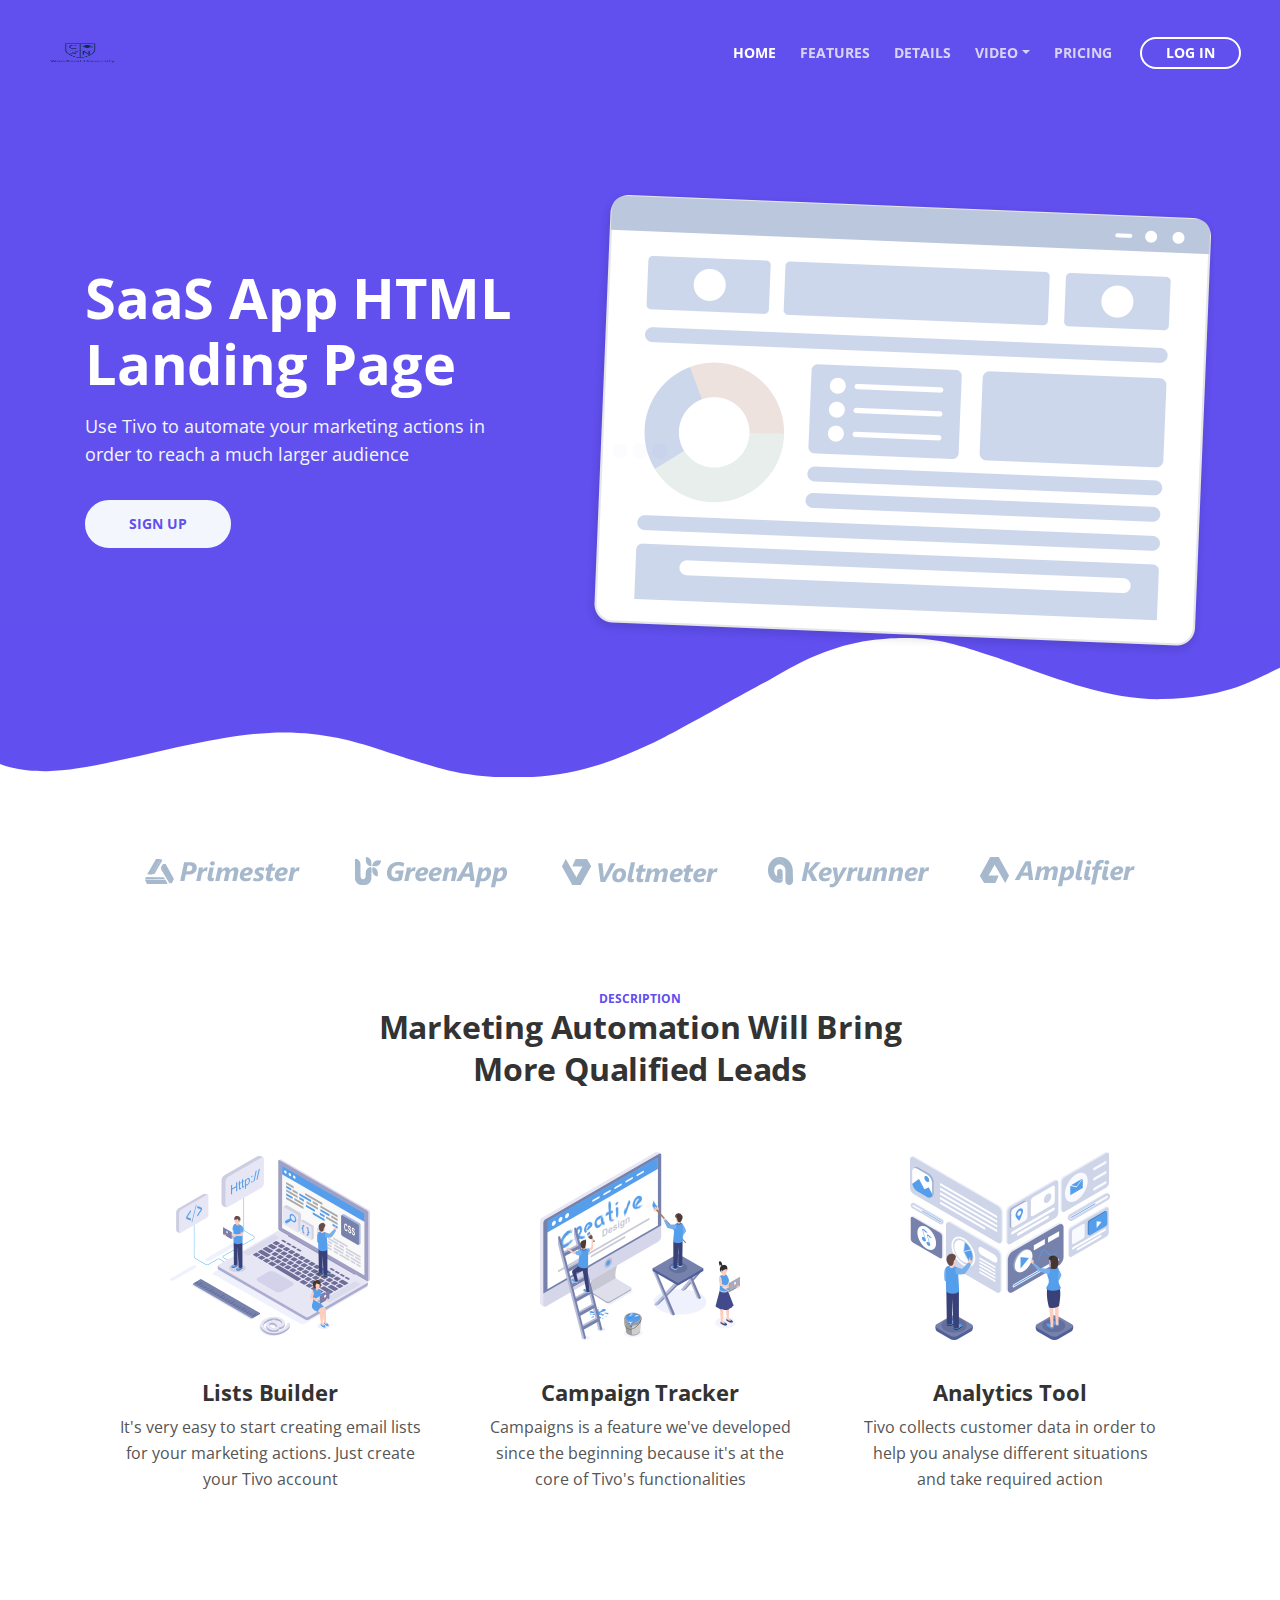
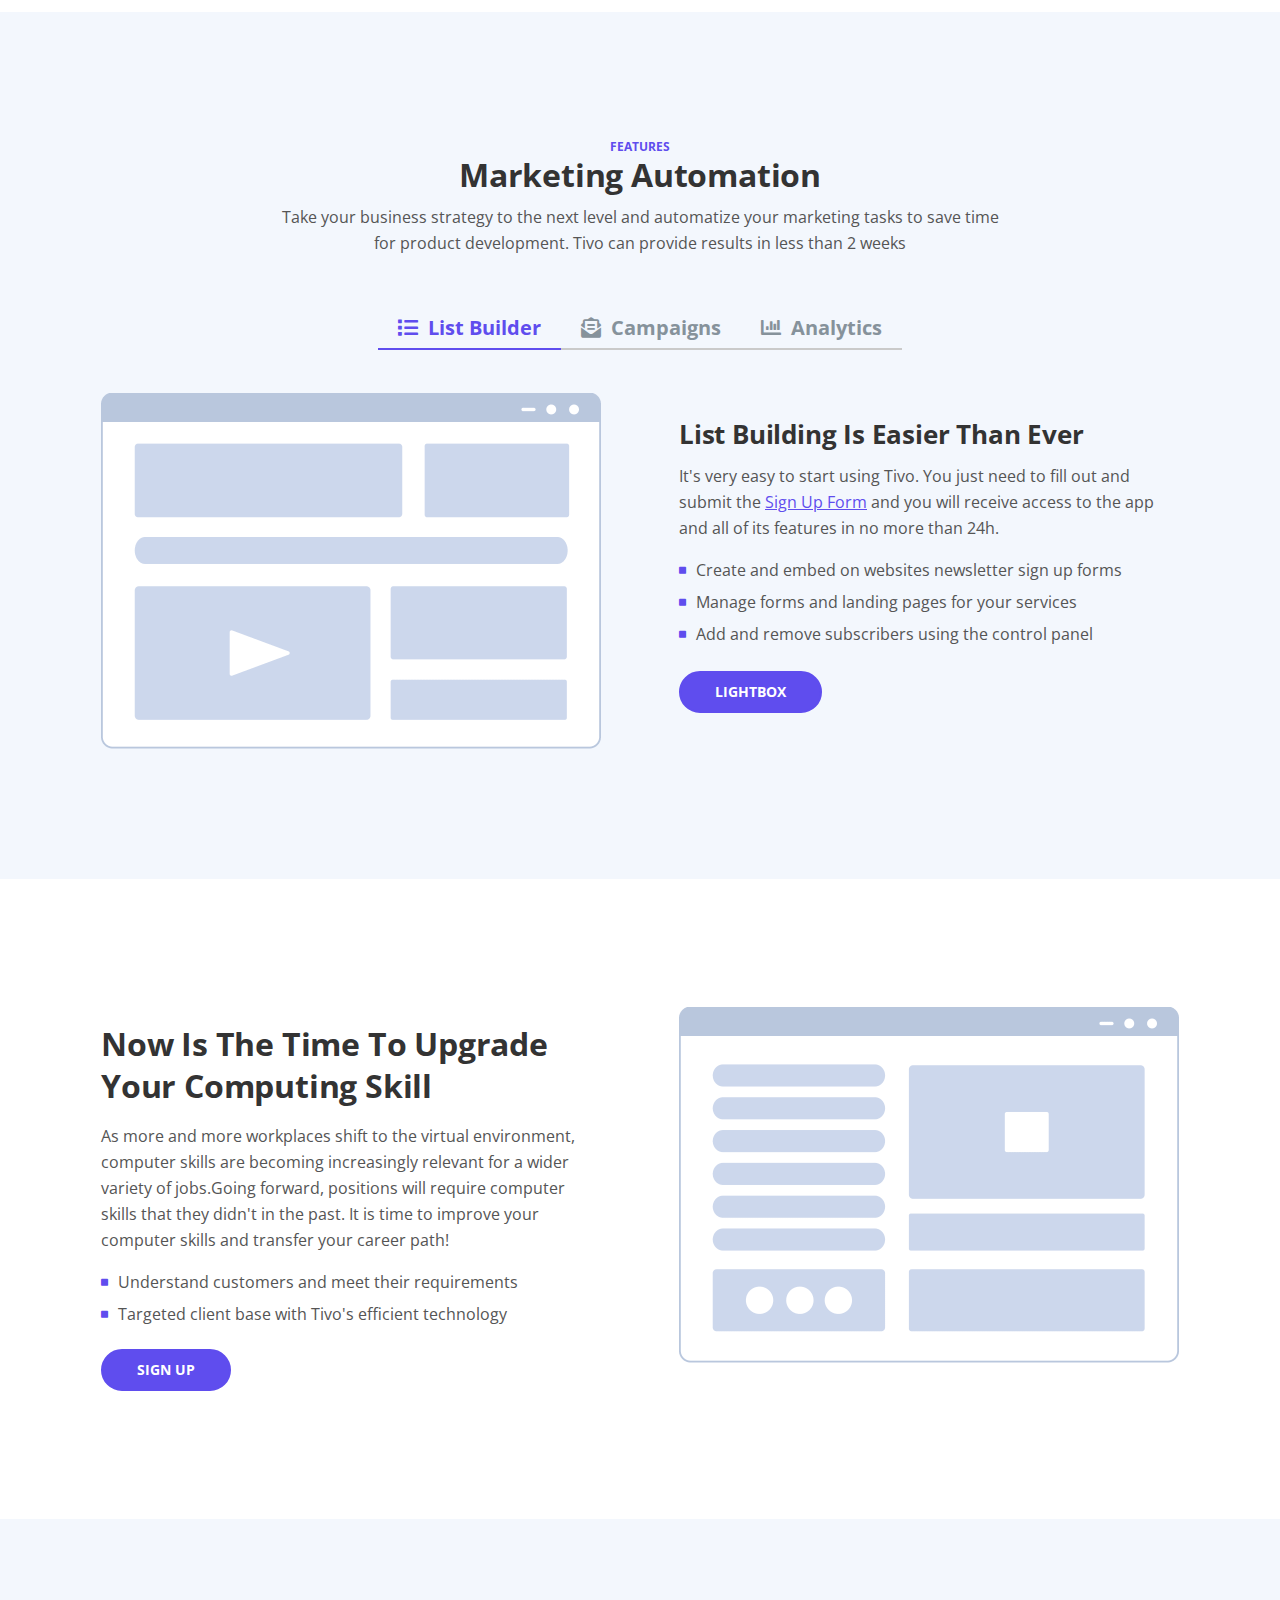
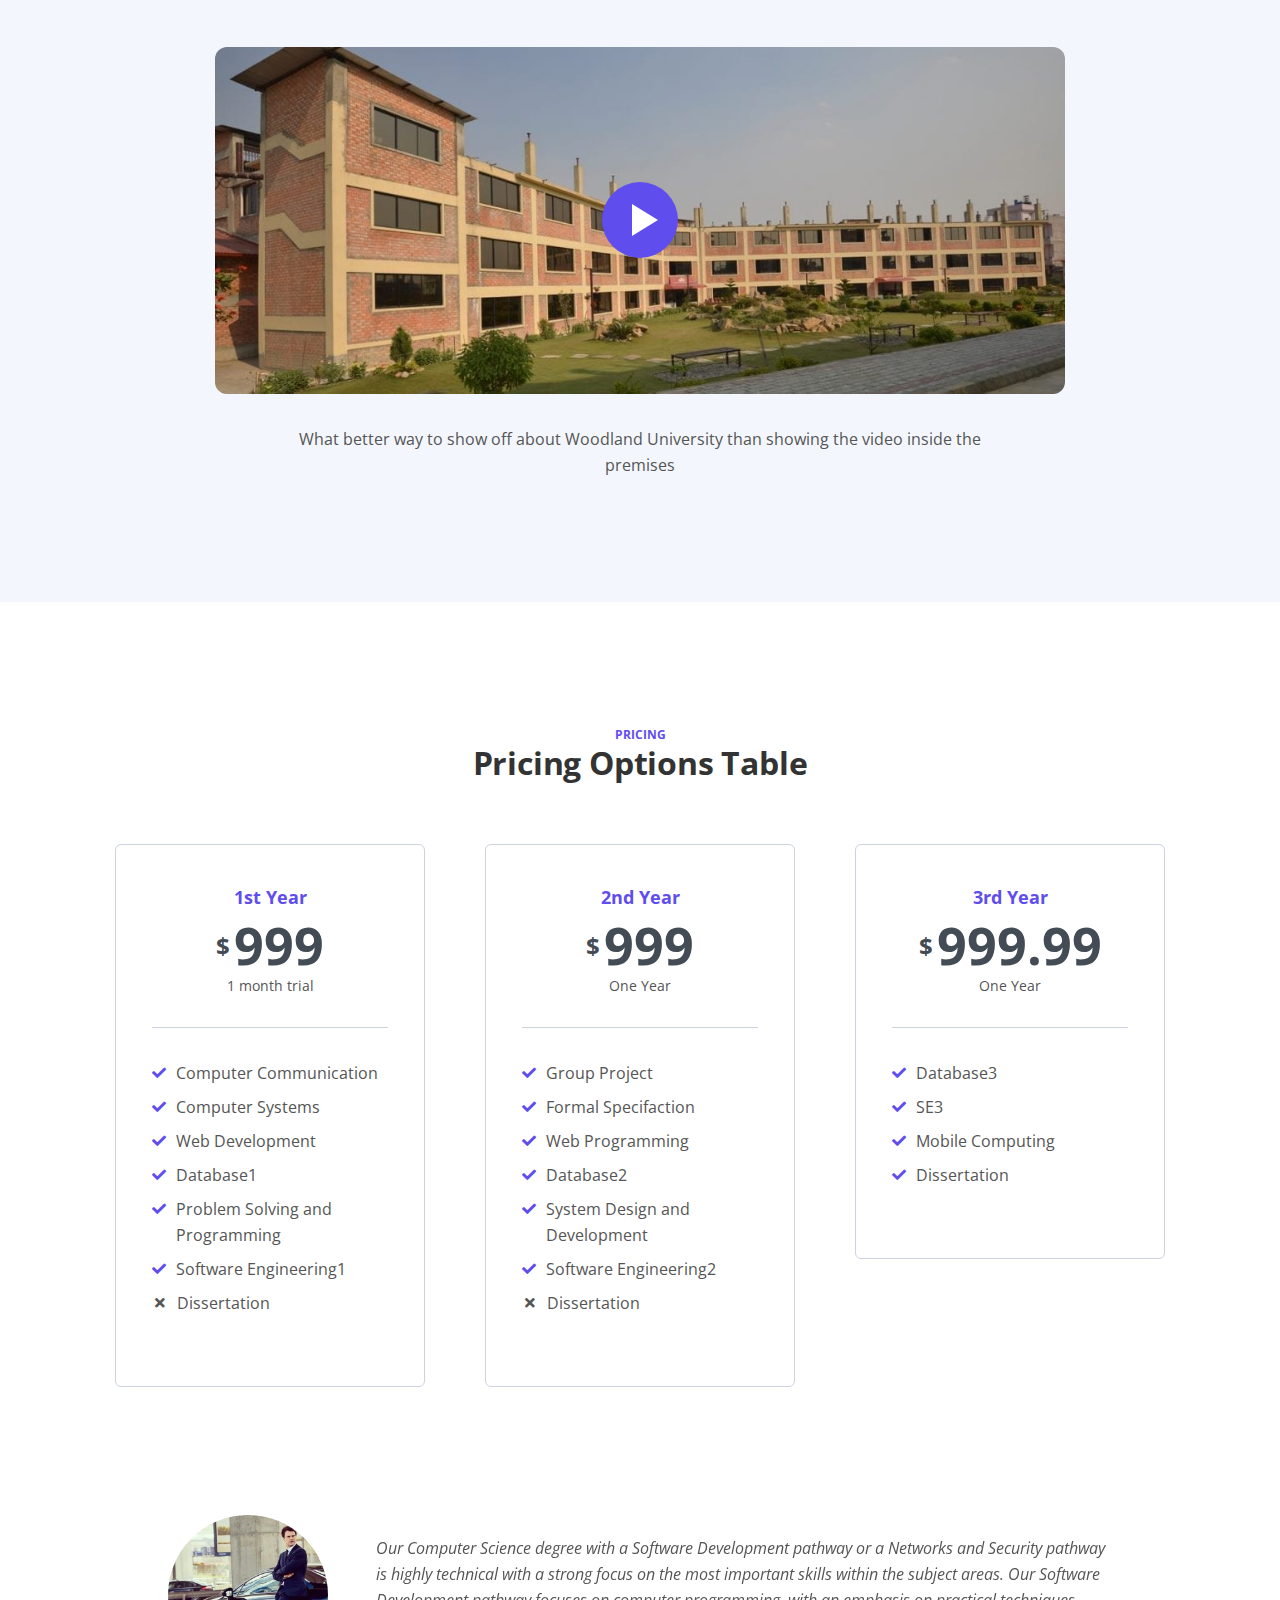
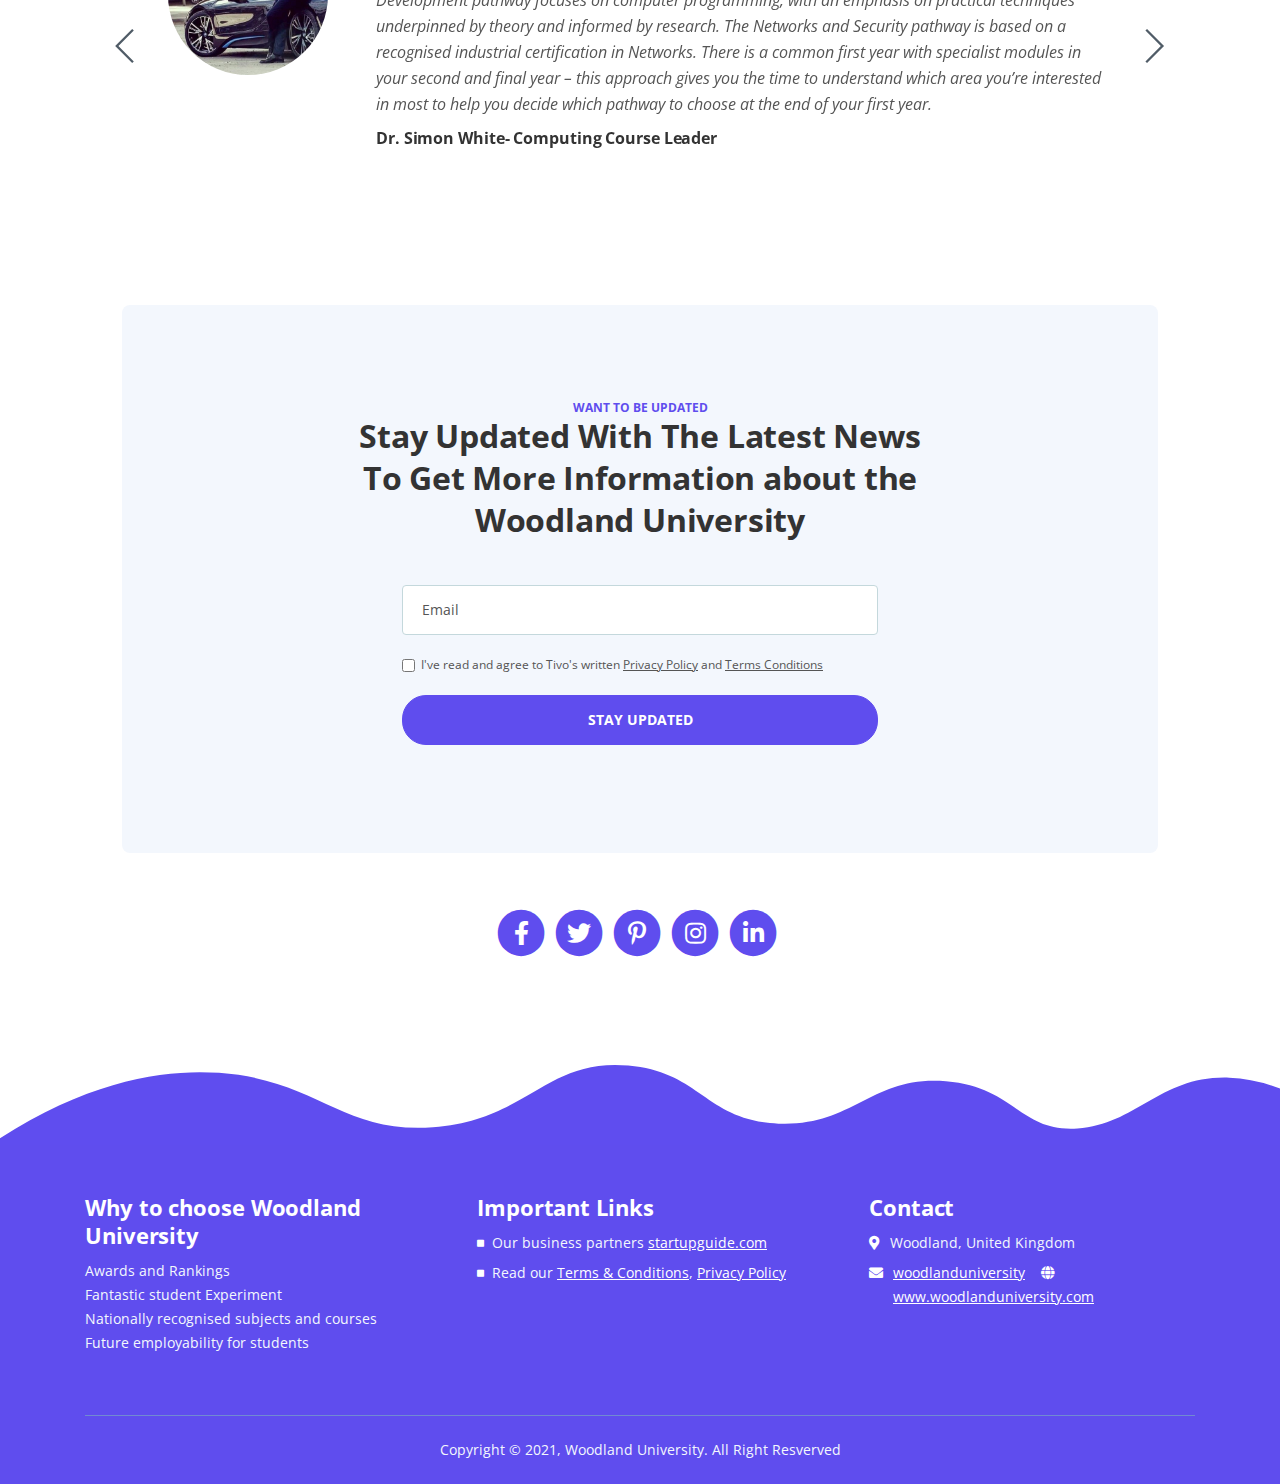
==== commit b5f6cb1d: "changeinindex" ====
--- a/web/index.html
+++ b/web/index.html
@@ -495,8 +495,8 @@
             <div class="row">
                 <div class="col-lg-6">
                     <div class="text-container">
-                        <h2>Now Is The Time To Upgrade Your Marketing Solution</h2>
-                        <p>Target the right customers for your business with the help of Tivo's patented segmentation technology and deploy efficient marketing campaigns. Keep your customers happy and loyal.</p>
+                        <h2>Now Is The Time To Upgrade Your Computing Skill</h2>
+                        <p>As more and more workplaces shift to the virtual environment, computer skills are becoming increasingly relevant for a wider variety of jobs.Going forward, positions will require computer skills that they didn't in the past. It is time to improve your computer skills and transfer your career path!</p>
                         <ul class="list-unstyled li-space-lg">
                             <li class="media">
                                 <i class="fas fa-square"></i>
@@ -540,7 +540,7 @@
                     </div> <!-- end of image-container -->
                     <!-- end of video preview -->
 
-                    <div class="p-heading">What better way to show off Tivo marketing automation saas app than presenting you some great situations of each module and tool available to users in a video</div>        
+                    <div class="p-heading">What better way to show off about Woodland University than showing the video inside the premises</div>        
                 </div> <!-- end of col -->
             </div> <!-- end of row -->
         </div> <!-- end of container -->
@@ -563,30 +563,34 @@
                     <!-- Card-->
                     <div class="card">
                         <div class="card-body">
-                            <div class="card-title">BASIC</div>
-                            <div class="price"><span class="currency">$</span><span class="value">Free</span></div>
-                            <div class="frequency">14 days trial</div>
+                            <div class="card-title">1st Year</div>
+                            <div class="price"><span class="currency">$</span><span class="value">999</span></div>
+                            <div class="frequency">1 month trial</div>
                             <div class="divider"></div>
                             <ul class="list-unstyled li-space-lg">
                                 <li class="media">
-                                    <i class="fas fa-check"></i><div class="media-body">Email Marketing Module</div>
-                                </li>
-                                <li class="media">
-                                    <i class="fas fa-check"></i><div class="media-body">User Control Management</div>
-                                </li>
-                                <li class="media">
-                                    <i class="fas fa-times"></i><div class="media-body">List Building And Cleaning</div>
-                                </li>
-                                <li class="media">
-                                    <i class="fas fa-times"></i><div class="media-body">Collected Data Reports</div>
-                                </li>
-                                <li class="media">
-                                    <i class="fas fa-times"></i><div class="media-body">Planning And Evaluation</div>
+                                    <i class="fas fa-check"></i><div class="media-body">Computer Communication</div>
+                                </li>
+                                <li class="media">
+                                    <i class="fas fa-check"></i><div class="media-body">Computer Systems</div>
+                                </li>
+                                <li class="media">
+                                    <i class="fas fa-check"></i><div class="media-body">Web Development</div>
+                                </li>
+                                <li class="media">
+                                    <i class="fas fa-check"></i><div class="media-body">Database1</div>
+                                </li>
+                                <li class="media">
+                                    <i class="fas fa-check"></i><div class="media-body">Problem Solving and Programming</div>
+                                </li>
+                                <li class="media">
+                                    <i class="fas fa-check"></i><div class="media-body">Software Engineering1</div>
+                                </li>
+                                <li class="media">
+                                    <i class="fas fa-times"></i><div class="media-body">Dissertation</div>
                                 </li>
                             </ul>
-                            <div class="button-wrapper">
-                                <a class="btn-solid-reg page-scroll" href="sign-up.html">SIGN UP</a>
-                            </div>
+                    
                         </div>
                     </div> <!-- end of card -->
                     <!-- end of card -->
@@ -594,30 +598,34 @@
                     <!-- Card-->
                     <div class="card">
                         <div class="card-body">
-                            <div class="card-title">ADVANCED</div>
-                            <div class="price"><span class="currency">$</span><span class="value">29.99</span></div>
-                            <div class="frequency">monthly</div>
+                            <div class="card-title">2nd Year</div>
+                            <div class="price"><span class="currency">$</span><span class="value">999</span></div>
+                            <div class="frequency">One Year</div>
                             <div class="divider"></div>
                             <ul class="list-unstyled li-space-lg">
                                 <li class="media">
-                                    <i class="fas fa-check"></i><div class="media-body">Email Marketing Module</div>
-                                </li>
-                                <li class="media">
-                                    <i class="fas fa-check"></i><div class="media-body">User Control Management</div>
-                                </li>
-                                <li class="media">
-                                    <i class="fas fa-check"></i><div class="media-body">List Building And Cleaning</div>
-                                </li>
-                                <li class="media">
-                                    <i class="fas fa-times"></i><div class="media-body">Collected Data Reports</div>
-                                </li>
-                                <li class="media">
-                                    <i class="fas fa-times"></i><div class="media-body">Planning And Evaluation</div>
+                                    <i class="fas fa-check"></i><div class="media-body">Group Project</div>
+                                </li>
+                                <li class="media">
+                                    <i class="fas fa-check"></i><div class="media-body">Formal Specifaction</div>
+                                </li>
+                                <li class="media">
+                                    <i class="fas fa-check"></i><div class="media-body">Web Programming</div>
+                                </li>
+                                <li class="media">
+                                    <i class="fas fa-check"></i><div class="media-body">Database2</div>
+                                </li>
+                                <li class="media">
+                                    <i class="fas fa-check"></i><div class="media-body">System Design and Development</div>
+                                </li>
+                                <li class="media">
+                                    <i class="fas fa-check"></i><div class="media-body">Software Engineering2</div>
+                                </li>
+                                <li class="media">
+                                    <i class="fas fa-times"></i><div class="media-body">Dissertation</div>
                                 </li>
                             </ul>
-                            <div class="button-wrapper">
-                                <a class="btn-solid-reg page-scroll" href="sign-up.html">SIGN UP</a>
-                            </div>
+                           
                         </div>
                     </div> <!-- end of card -->
                     <!-- end of card -->
@@ -628,30 +636,25 @@
                             <p class="best-value">Best Value</p>
                         </div> -->
                         <div class="card-body">
-                            <div class="card-title">COMPLETE</div>
-                            <div class="price"><span class="currency">$</span><span class="value">39.99</span></div>
-                            <div class="frequency">monthly</div>
+                            <div class="card-title">3rd Year</div>
+                            <div class="price"><span class="currency">$</span><span class="value">999.99</span></div>
+                            <div class="frequency">One Year</div>
                             <div class="divider"></div>
                             <ul class="list-unstyled li-space-lg">
                                 <li class="media">
-                                    <i class="fas fa-check"></i><div class="media-body">Email Marketing Module</div>
-                                </li>
-                                <li class="media">
-                                    <i class="fas fa-check"></i><div class="media-body">User Control Management</div>
-                                </li>
-                                <li class="media">
-                                    <i class="fas fa-check"></i><div class="media-body">List Building And Cleaning</div>
-                                </li>
-                                <li class="media">
-                                    <i class="fas fa-check"></i><div class="media-body">Collected Data Reports</div>
-                                </li>
-                                <li class="media">
-                                    <i class="fas fa-check"></i><div class="media-body">Planning And Evaluation</div>
-                                </li>
+                                    <i class="fas fa-check"></i><div class="media-body">Database3</div>
+                                </li>
+                                <li class="media">
+                                    <i class="fas fa-check"></i><div class="media-body">SE3</div>
+                                </li>
+                                <li class="media">
+                                    <i class="fas fa-check"></i><div class="media-body">Mobile Computing</div>
+                                </li>
+                                <li class="media">
+                                    <i class="fas fa-check"></i><div class="media-body">Dissertation</div>
+                                </li>
+                                
                             </ul>
-                            <div class="button-wrapper">
-                                <a class="btn-solid-reg page-scroll" href="sign-up.html">SIGN UP</a>
-                            </div>
                         </div>
                     </div> <!-- end of card -->
                     <!-- end of card -->
@@ -677,11 +680,23 @@
                                 <!-- Slide -->
                                 <div class="swiper-slide">
                                     <div class="image-wrapper">
+                                        <img class="img-fluid" src="images/simon.jpg" alt="alternative">
+                                    </div> <!-- end of image-wrapper -->
+                                    <div class="text-wrapper">
+                                        <div class="testimonial-text">Our Computer Science degree with a Software Development pathway or a Networks and Security pathway is highly technical with a strong focus on the most important skills within the subject areas. Our Software Development pathway focuses on computer programming, with an emphasis on practical techniques underpinned by theory and informed by research. The Networks and Security pathway is based on a recognised industrial certification in Networks. There is a common first year with specialist modules in your second and final year – this approach gives you the time to understand which area you’re interested in most to help you decide which pathway to choose at the end of your first year.</div>
+                                        <div class="testimonial-author">Dr. Simon White- Computing Course Leader</div>
+                                    </div> <!-- end of text-wrapper -->
+                                </div> <!-- end of swiper-slide -->
+                                <!-- end of slide -->
+
+                                <!-- Slide -->
+                                <div class="swiper-slide">
+                                    <div class="image-wrapper">
                                         <img class="img-fluid" src="images/adam.jpg" alt="alternative">
                                     </div> <!-- end of image-wrapper -->
                                     <div class="text-wrapper">
-                                        <div class="testimonial-text">Our Computer Science degree with a Software Development pathway or a Networks and Security pathway is highly technical with a strong focus on the most important skills within the subject areas. Our Software Development pathway focuses on computer programming, with an emphasis on practical techniques underpinned by theory and informed by research. The Networks and Security pathway is based on a recognised industrial certification in Networks. There is a common first year with specialist modules in your second and final year – this approach gives you the time to understand which area you’re interested in most to help you decide which pathway to choose at the end of your first year.</div>
-                                        <div class="testimonial-author">Adam Blake- Computing Course Leader</div>
+                                        <div class="testimonial-text">The main aim of this course is to provide students with a general education in the area of Computing. The course is designed for those students who wish to specialise in the development and maintenance of modern computer-based systems. There are four areas that characterise the course. These are: Software Development, Information Systems, Networks and Distributed Systems, and Internet Computing Systems. The course develops the technical and non-technical skills necessary for the graduate to demonstrate a professional attitude and work successfully in the above areas. Emphasis throughout is on what the student learns and can do as a result of learning. The graduate attributes of self-awareness, performance in a variety of idioms and contexts, and creativity and ethics are also developed by this course.</div>
+                                        <div class="testimonial-author">Mr. Adam Blake- an course administrator</div>
                                     </div> <!-- end of text-wrapper -->
                                 </div> <!-- end of swiper-slide -->
                                 <!-- end of slide -->
@@ -689,19 +704,7 @@
                                 <!-- Slide -->
                                 <div class="swiper-slide">
                                     <div class="image-wrapper">
-                                        <img class="img-fluid" src="images/testimonial-2.jpg" alt="alternative">
-                                    </div> <!-- end of image-wrapper -->
-                                    <div class="text-wrapper">
-                                        <div class="testimonial-text">Awesome features for the money. I never thought such a low ammount of money would bring me so many leads per month. Before Tivo I used the services of an agency which cost 10x more and delivered far less. Highly recommended to marketers focused on results.</div>
-                                        <div class="testimonial-author">Roy Smith - Developer</div>
-                                    </div> <!-- end of text-wrapper -->
-                                </div> <!-- end of swiper-slide -->
-                                <!-- end of slide -->
-
-                                <!-- Slide -->
-                                <div class="swiper-slide">
-                                    <div class="image-wrapper">
-                                        <img class="img-fluid" src="images/testimonial-3.jpg" alt="alternative">
+                                        <img class="img-fluid" src="images/raj.jpg" alt="alternative">
                                     </div> <!-- end of image-wrapper -->
                                     <div class="text-wrapper">
                                         <div class="testimonial-text">Software is everywhere, running everything from our desktop computers and mobile phones to home appliances, games consoles, cars, planes and industrial machinery. This degree will help you become a skilled computer programmer, adept at developing software and fully aware of the tools and methodologies that underpin software.</div>
@@ -710,17 +713,6 @@
                                 </div> <!-- end of swiper-slide -->
                                 <!-- end of slide -->
 
-                                <!-- Slide -->
-                                <div class="swiper-slide">
-                                    <div class="image-wrapper">
-                                        <img class="img-fluid" src="images/testimonial-4.jpg" alt="alternative">
-                                    </div> <!-- end of image-wrapper -->
-                                    <div class="text-wrapper">
-                                        <div class="testimonial-text">Tivo is one of the greatest marketing automation apps out there. I especially love the Reporting Tools module because it gives me such a great amount of information based on little amounts of input gathered in just few weeks of light weight usage. Recommended!</div>
-                                        <div class="testimonial-author">Ronda Louis - Online Marketer</div>
-                                    </div> <!-- end of text-wrapper -->
-                                </div> <!-- end of swiper-slide -->
-                                <!-- end of slide -->
 
                             </div> <!-- end of swiper-wrapper -->
                             
@@ -746,8 +738,8 @@
             <div class="row">
                 <div class="col-lg-12">
                     <div class="text-container">
-                        <div class="above-heading">NEWSLETTER</div>
-                        <h2>Stay Updated With The Latest News To Get More Qualified Leads</h2>
+                        <div class="above-heading">WANT TO BE UPDATED</div>
+                        <h2>Stay Updated With The Latest News To Get More Information about the Woodland University</h2>
 
                         <!-- Newsletter Form -->
                         <form id="newsletterForm" data-toggle="validator" data-focus="false">
@@ -761,7 +753,7 @@
                                 <div class="help-block with-errors"></div>
                             </div>
                             <div class="form-group">
-                                <button type="submit" class="form-control-submit-button">SUBSCRIBE</button>
+                                <button type="submit" class="form-control-submit-button">STAY UPDATED</button>
                             </div>
                             <div class="form-message">
                                 <div id="nmsgSubmit" class="h3 text-center hidden"></div>
@@ -820,8 +812,8 @@
             <div class="row">
                 <div class="col-md-4">
                     <div class="footer-col first">
-                        <h4>About Tivo</h4>
-                        <p class="p-small">We're passionate about designing and developing one of the best marketing apps in the market</p>
+                        <h4>Why to choose Woodland University</h4>
+                        <p class="p-small">Awards and Rankings<br>Fantastic student Experiment<br>Nationally recognised subjects and courses<br>Future employability for students</p>
                     </div>
                 </div> <!-- end of col -->
                 <div class="col-md-4">
@@ -845,7 +837,7 @@
                         <ul class="list-unstyled li-space-lg p-small">
                             <li class="media">
                                 <i class="fas fa-map-marker-alt"></i>
-                                <div class="media-body">22 Innovative, San Francisco, CA 94043, US</div>
+                                <div class="media-body">Woodland, United Kingdom</div>
                             </li>
                             <li class="media">
                                 <i class="fas fa-envelope"></i>
@@ -865,7 +857,7 @@
         <div class="container">
             <div class="row">
                 <div class="col-lg-12">
-                    <p class="p-small">Copyright © 2021</p>
+                    <p class="p-small">Copyright © 2021, Woodland University. All Right Resverved</p>
                 </div> <!-- end of col -->
             </div> <!-- enf of row -->
         </div> <!-- end of container -->
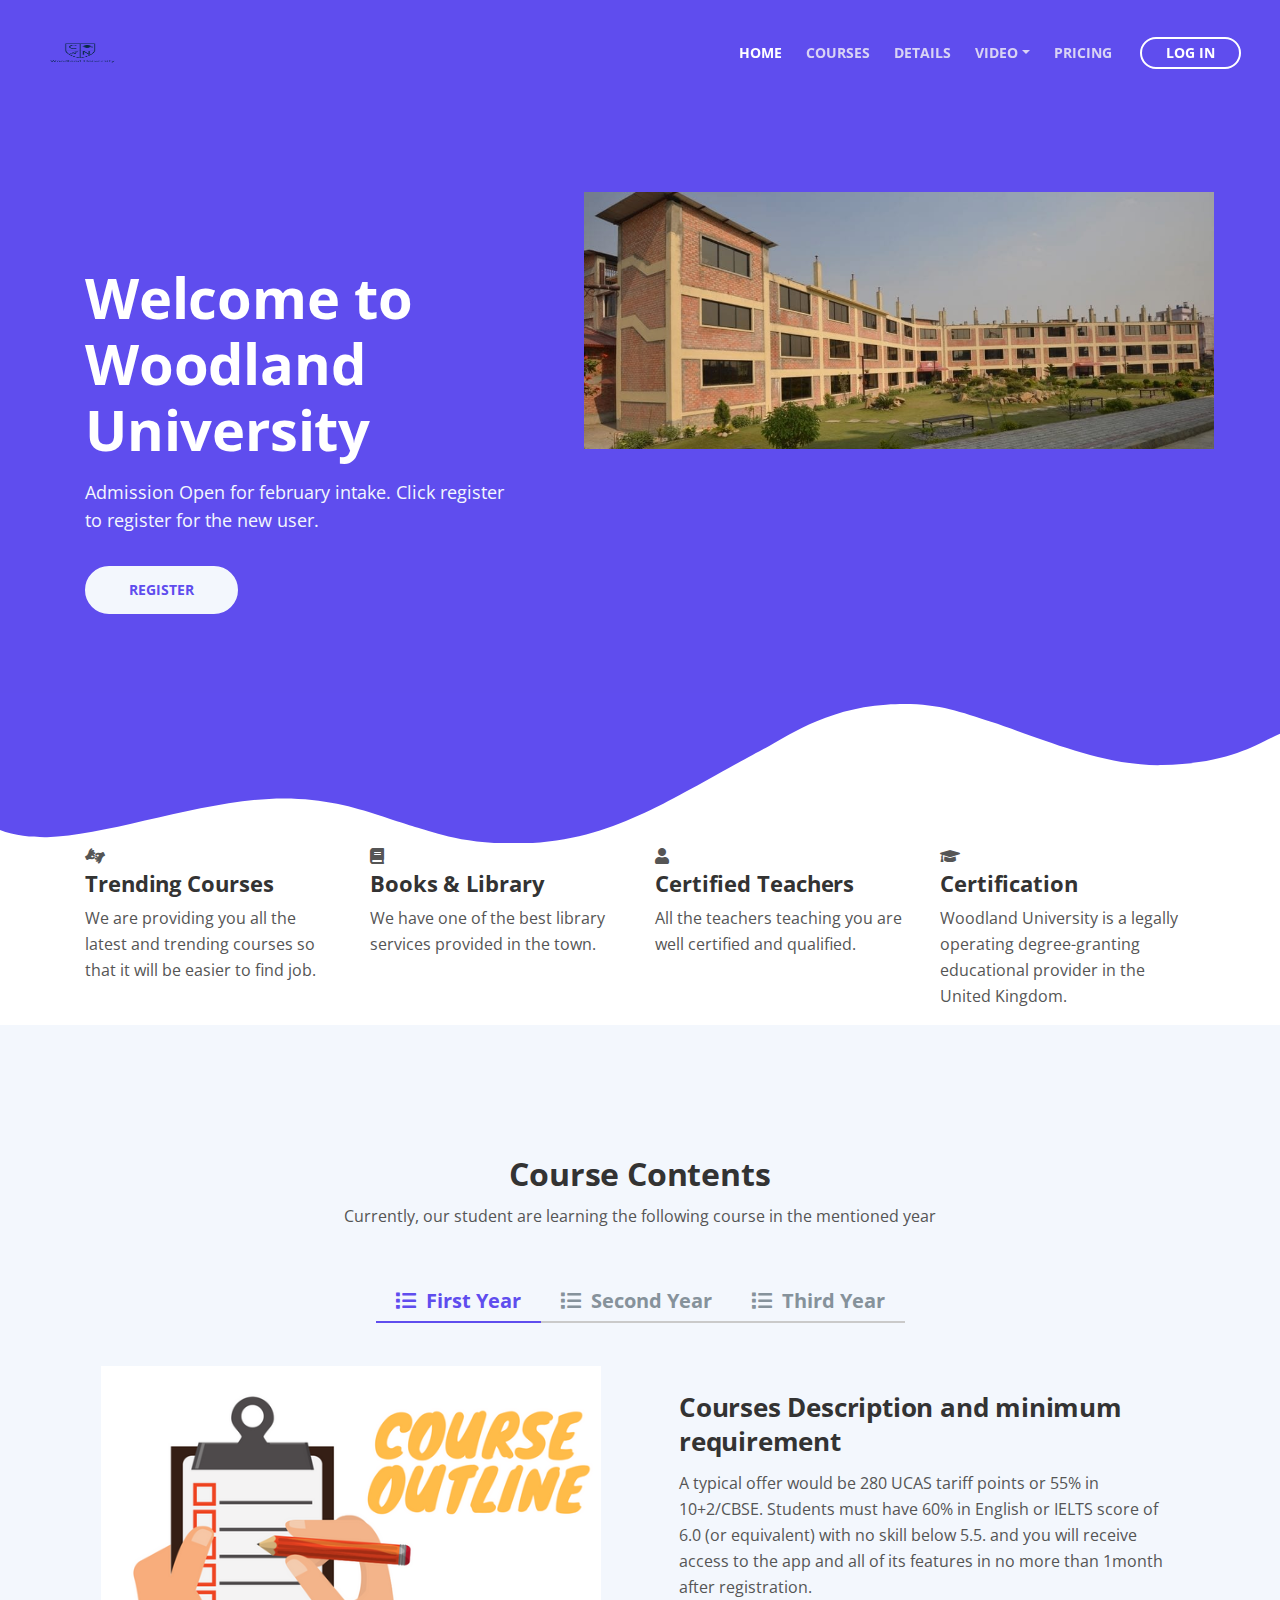
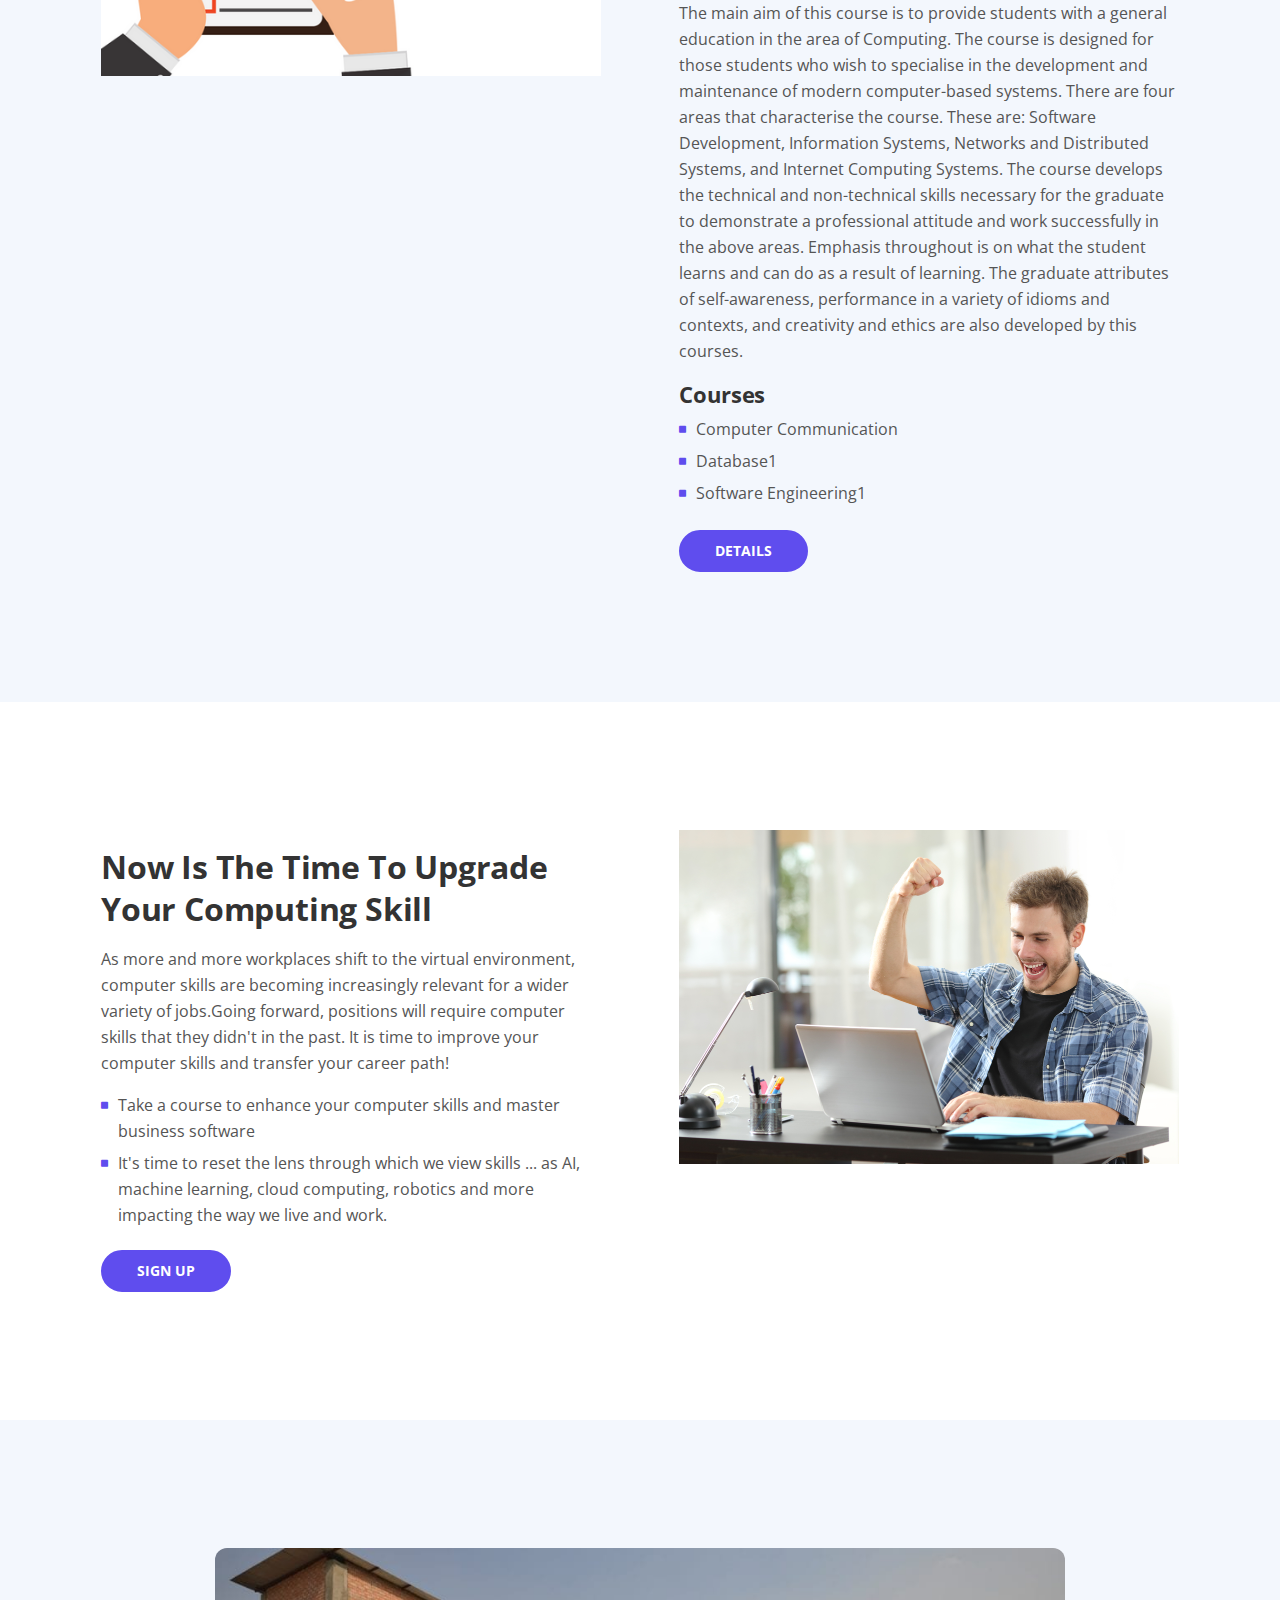
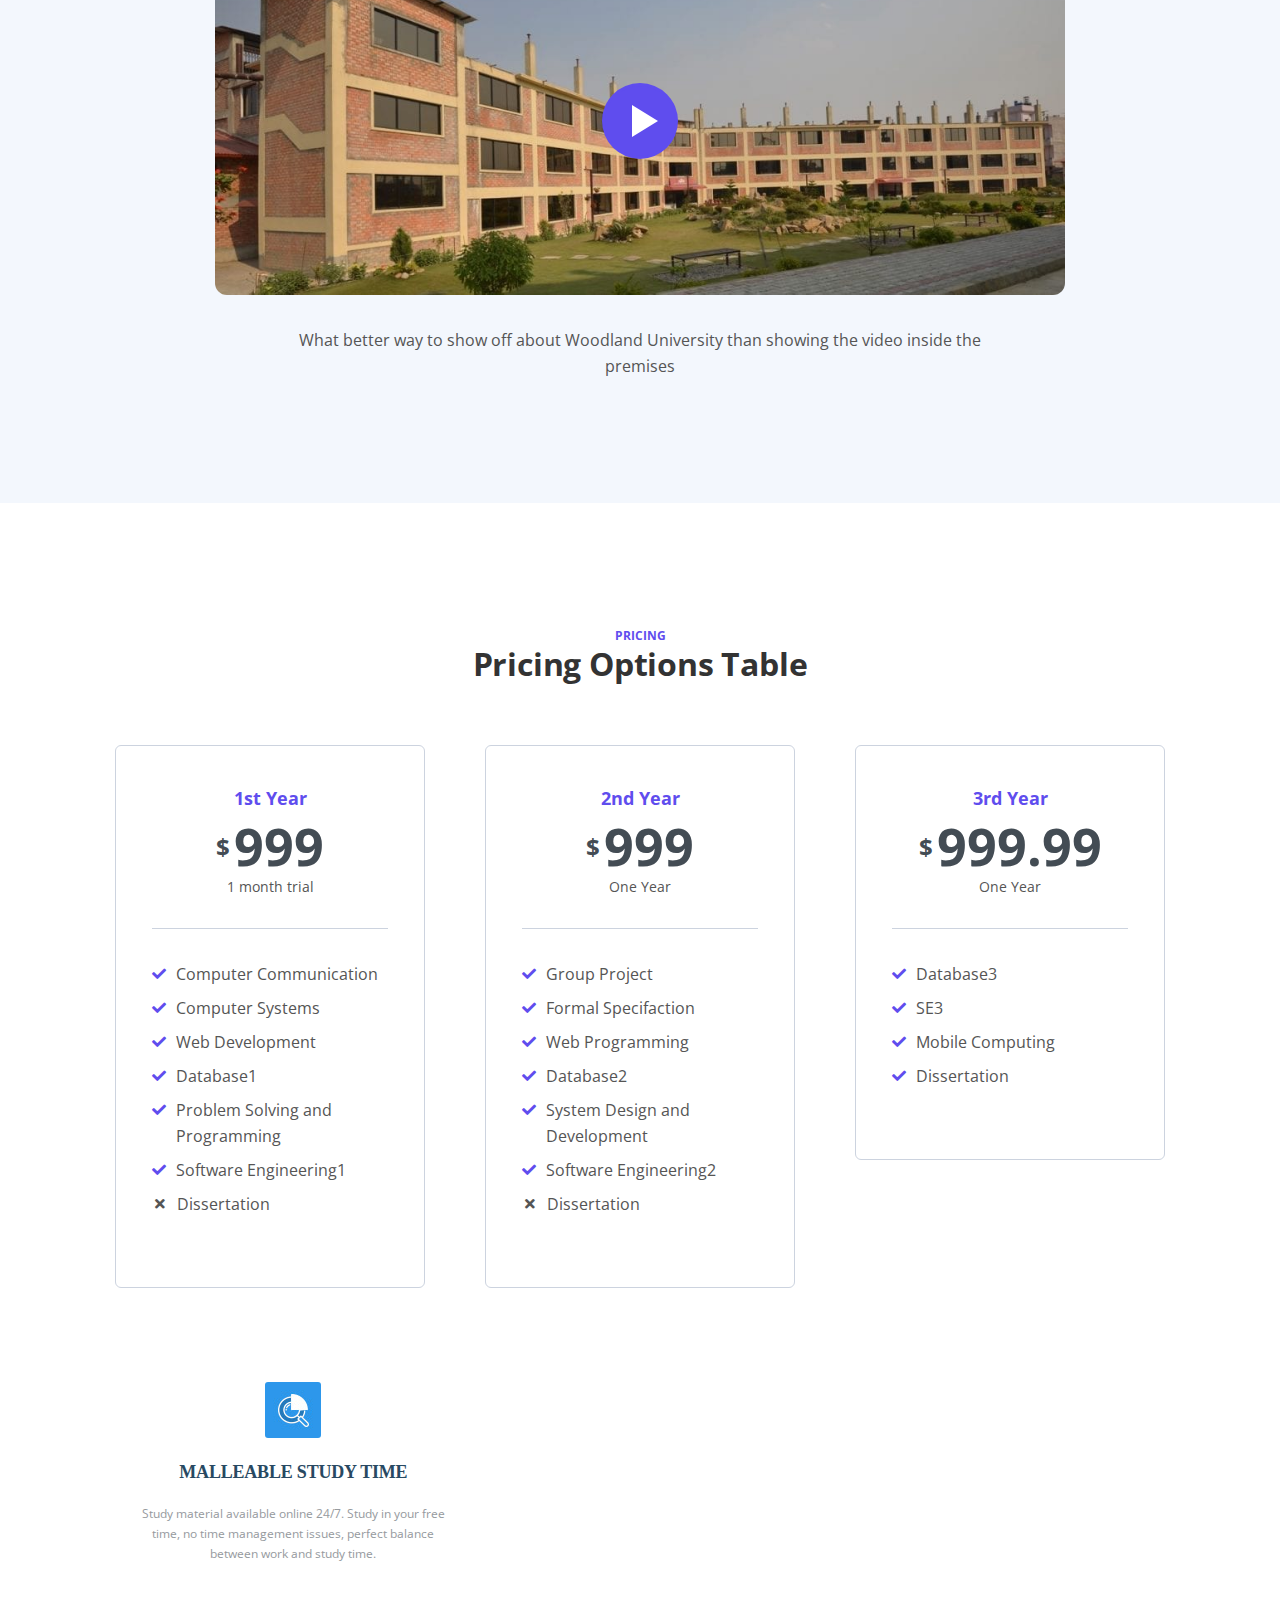
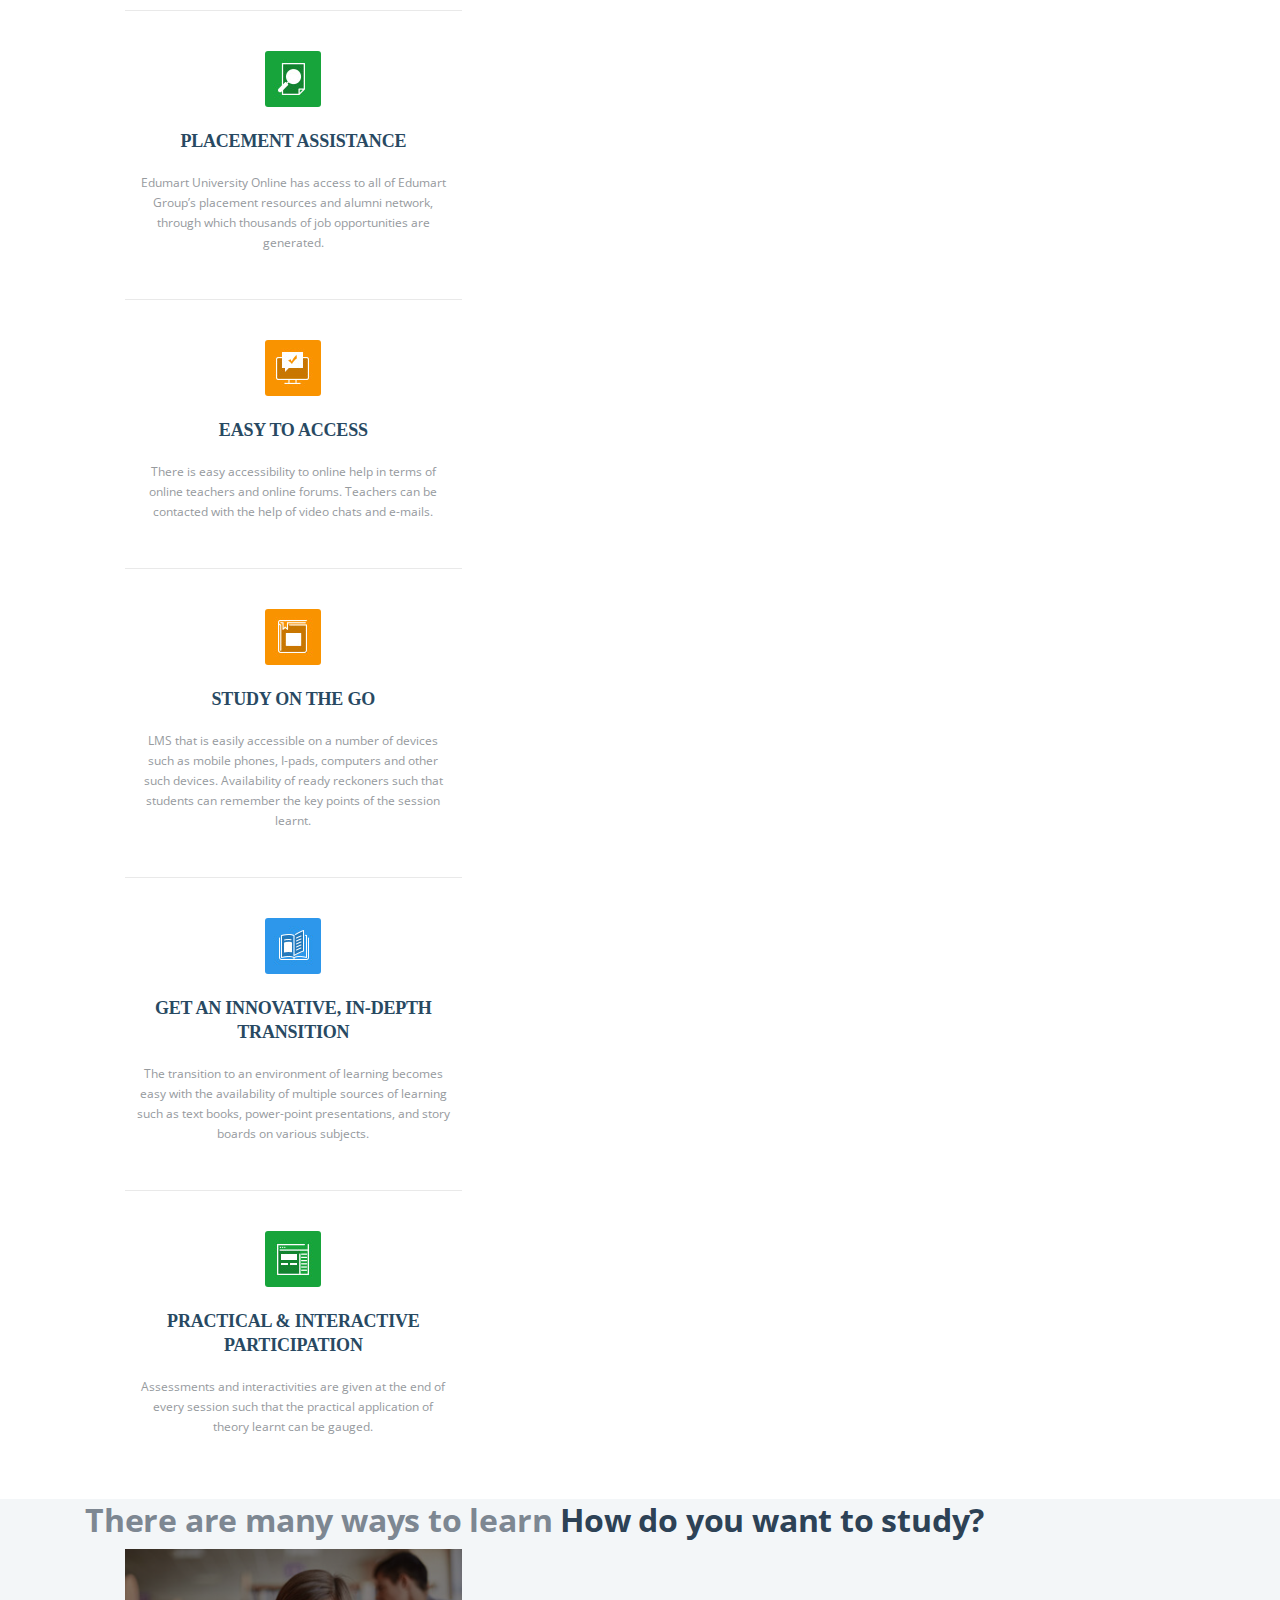
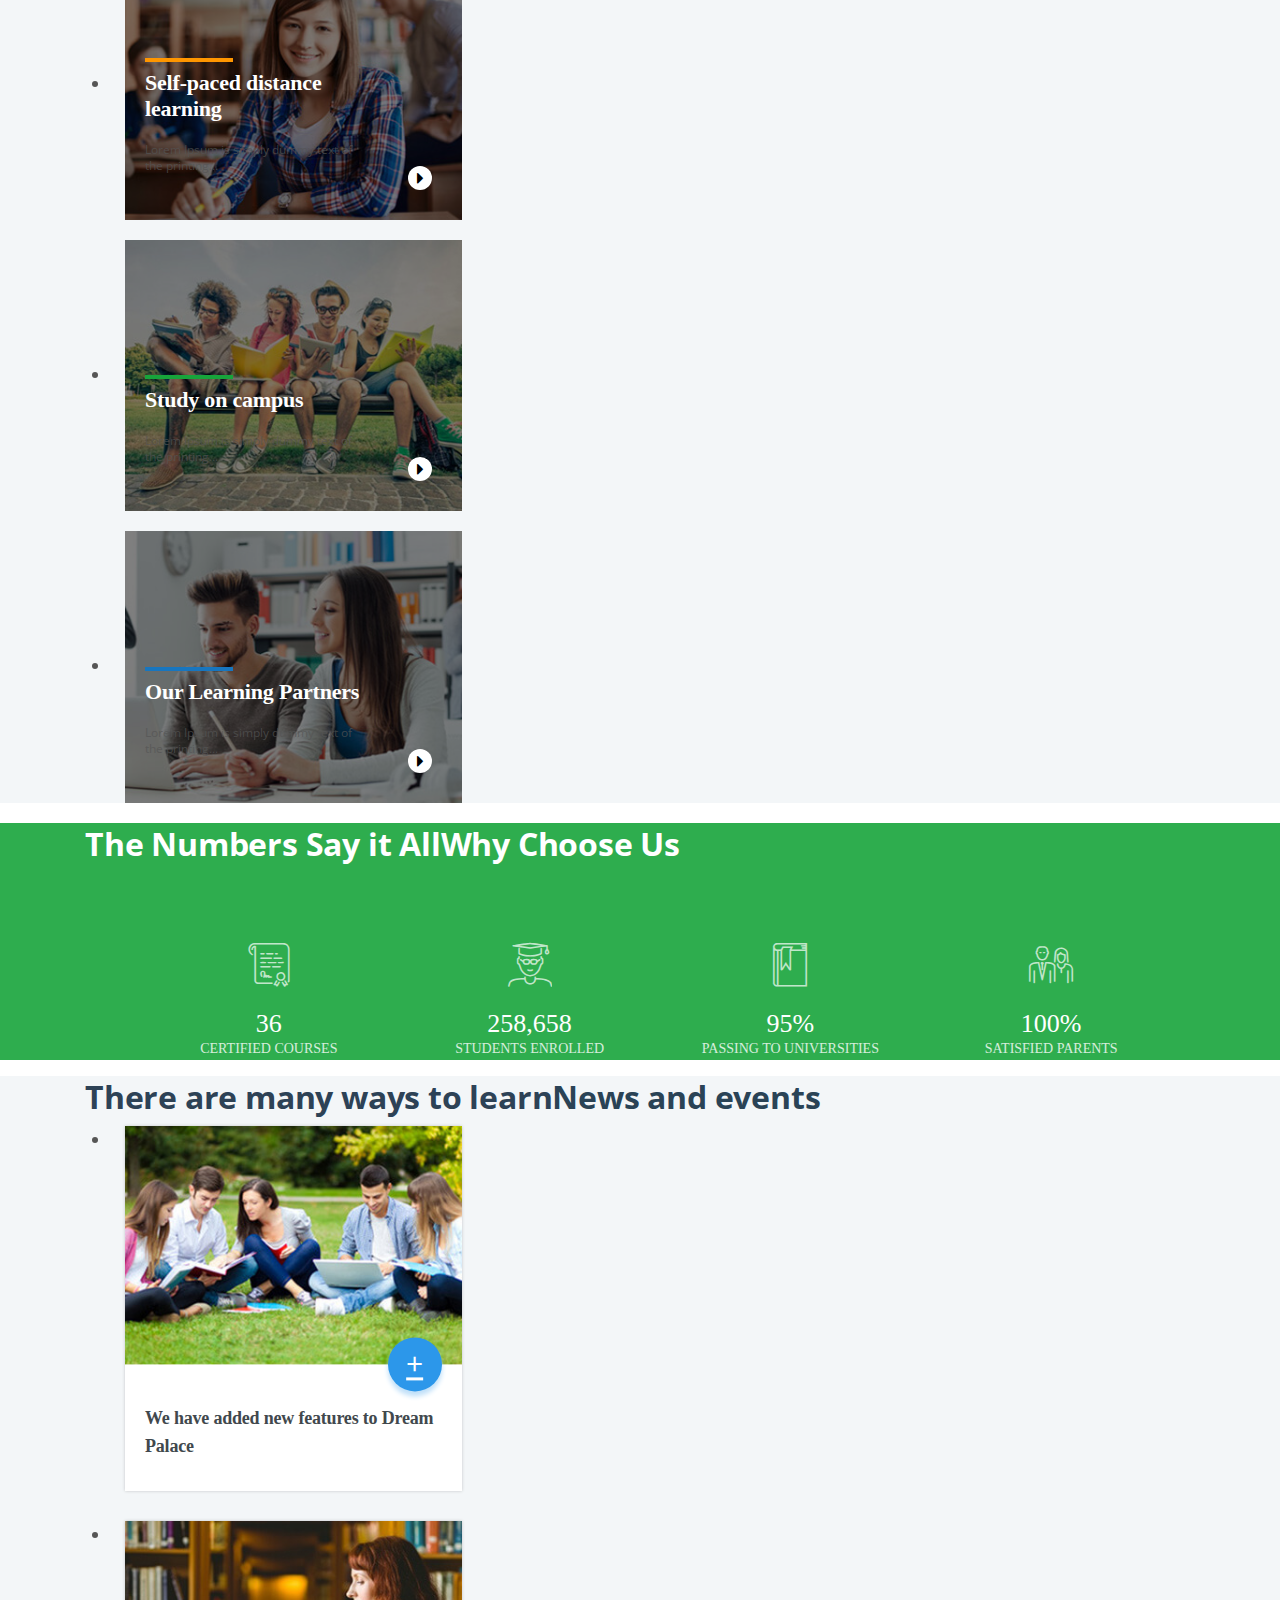
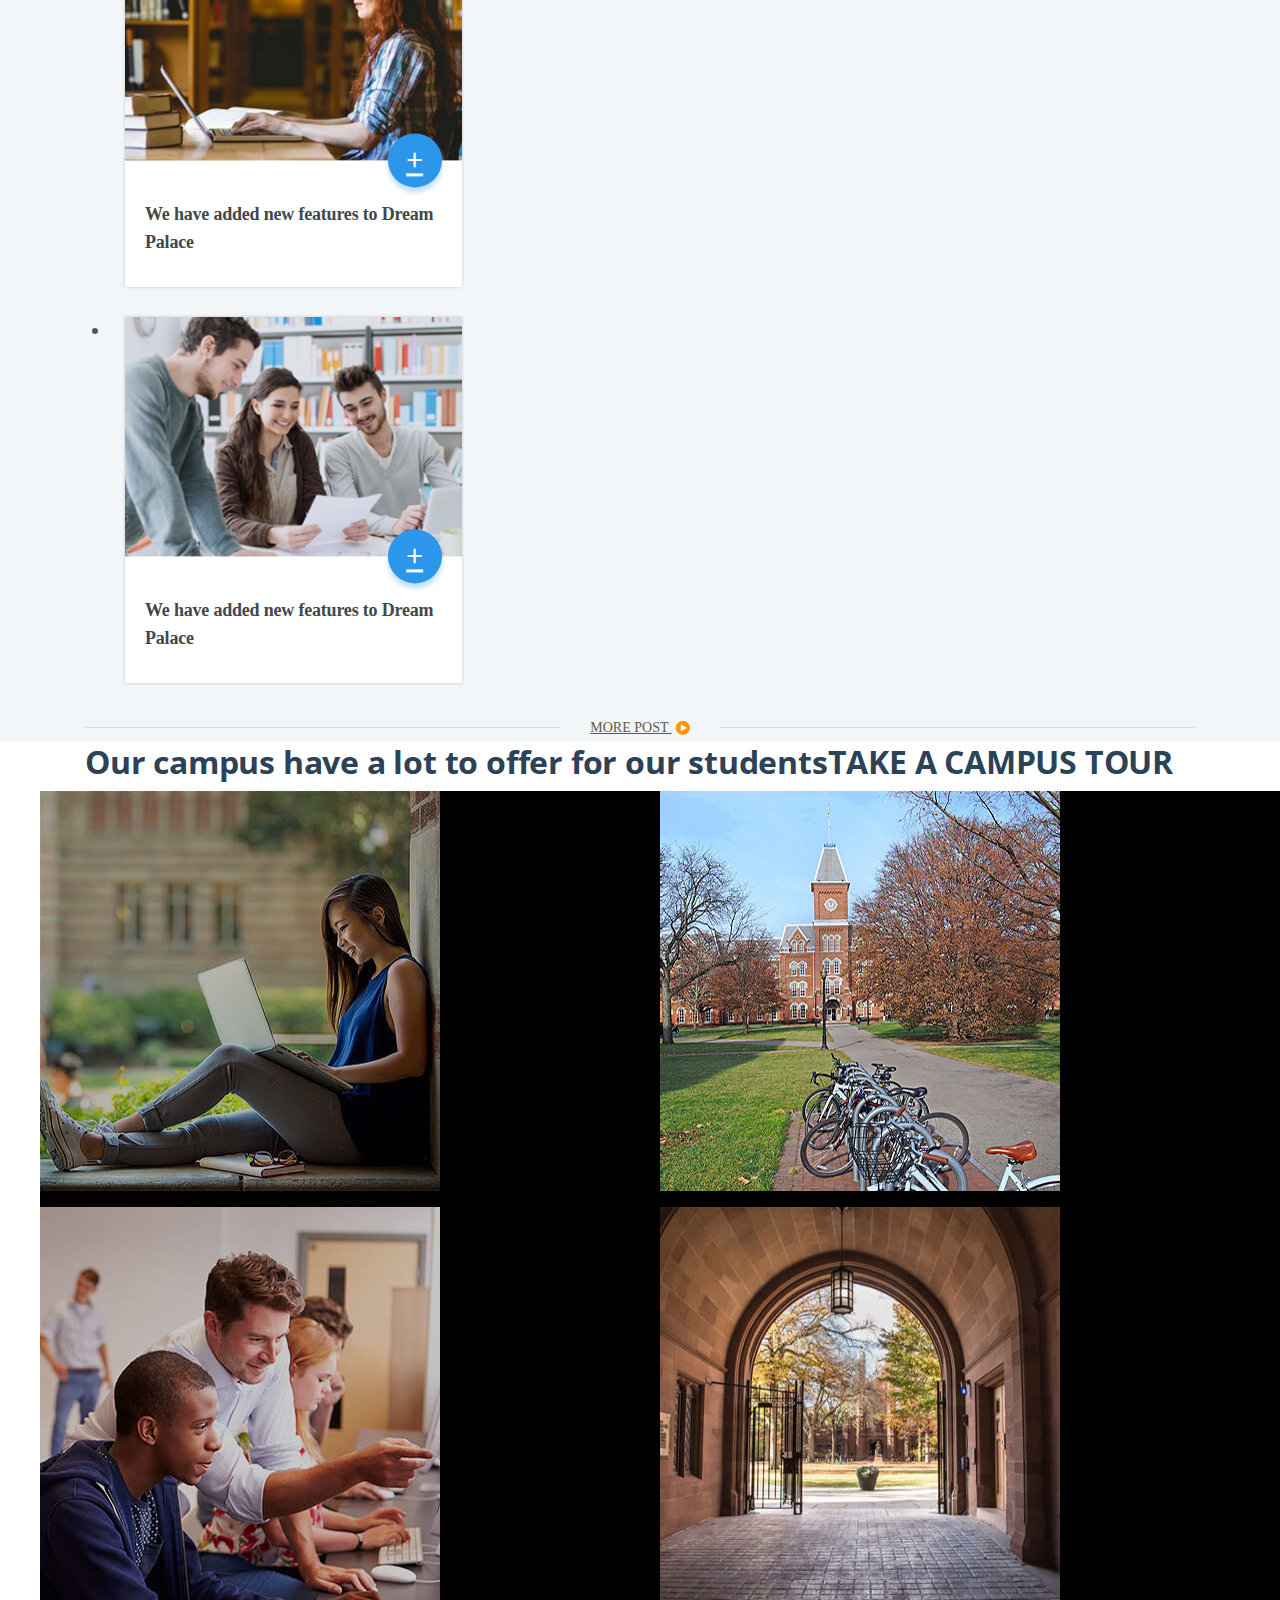
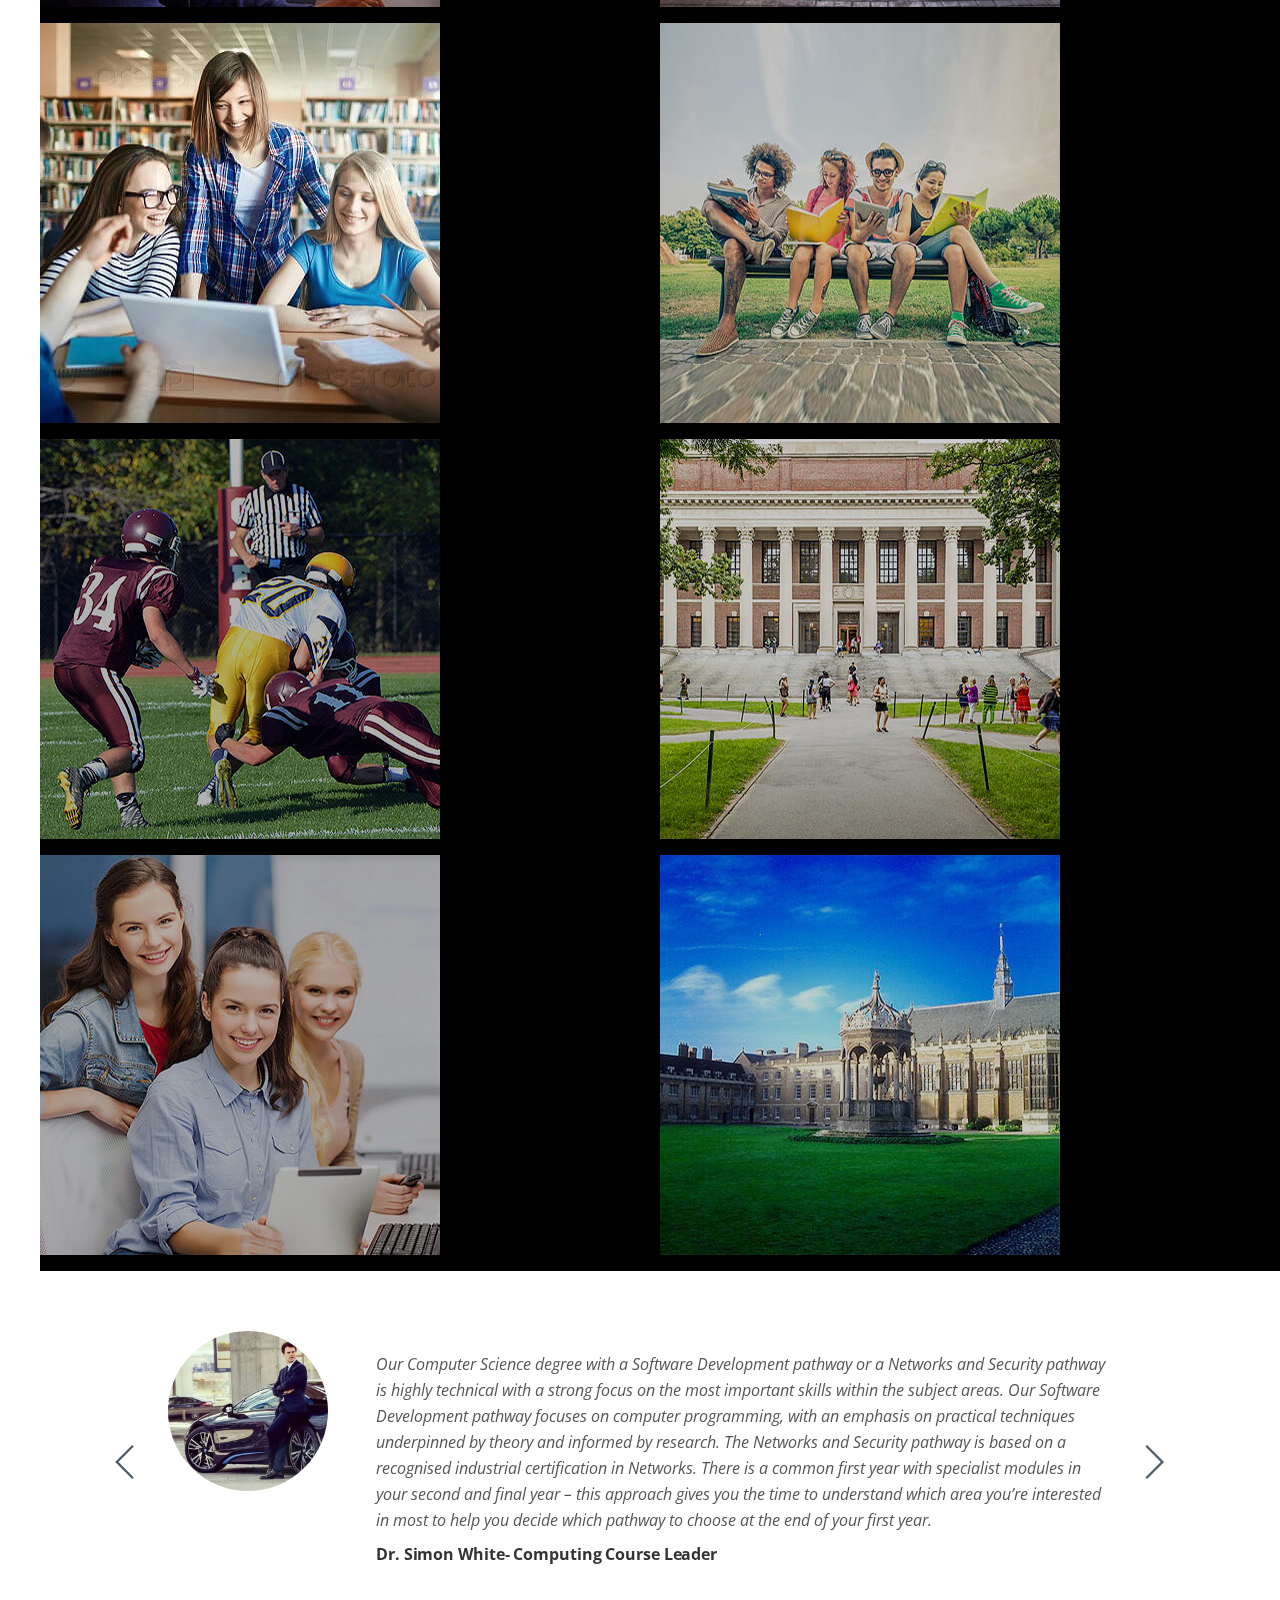
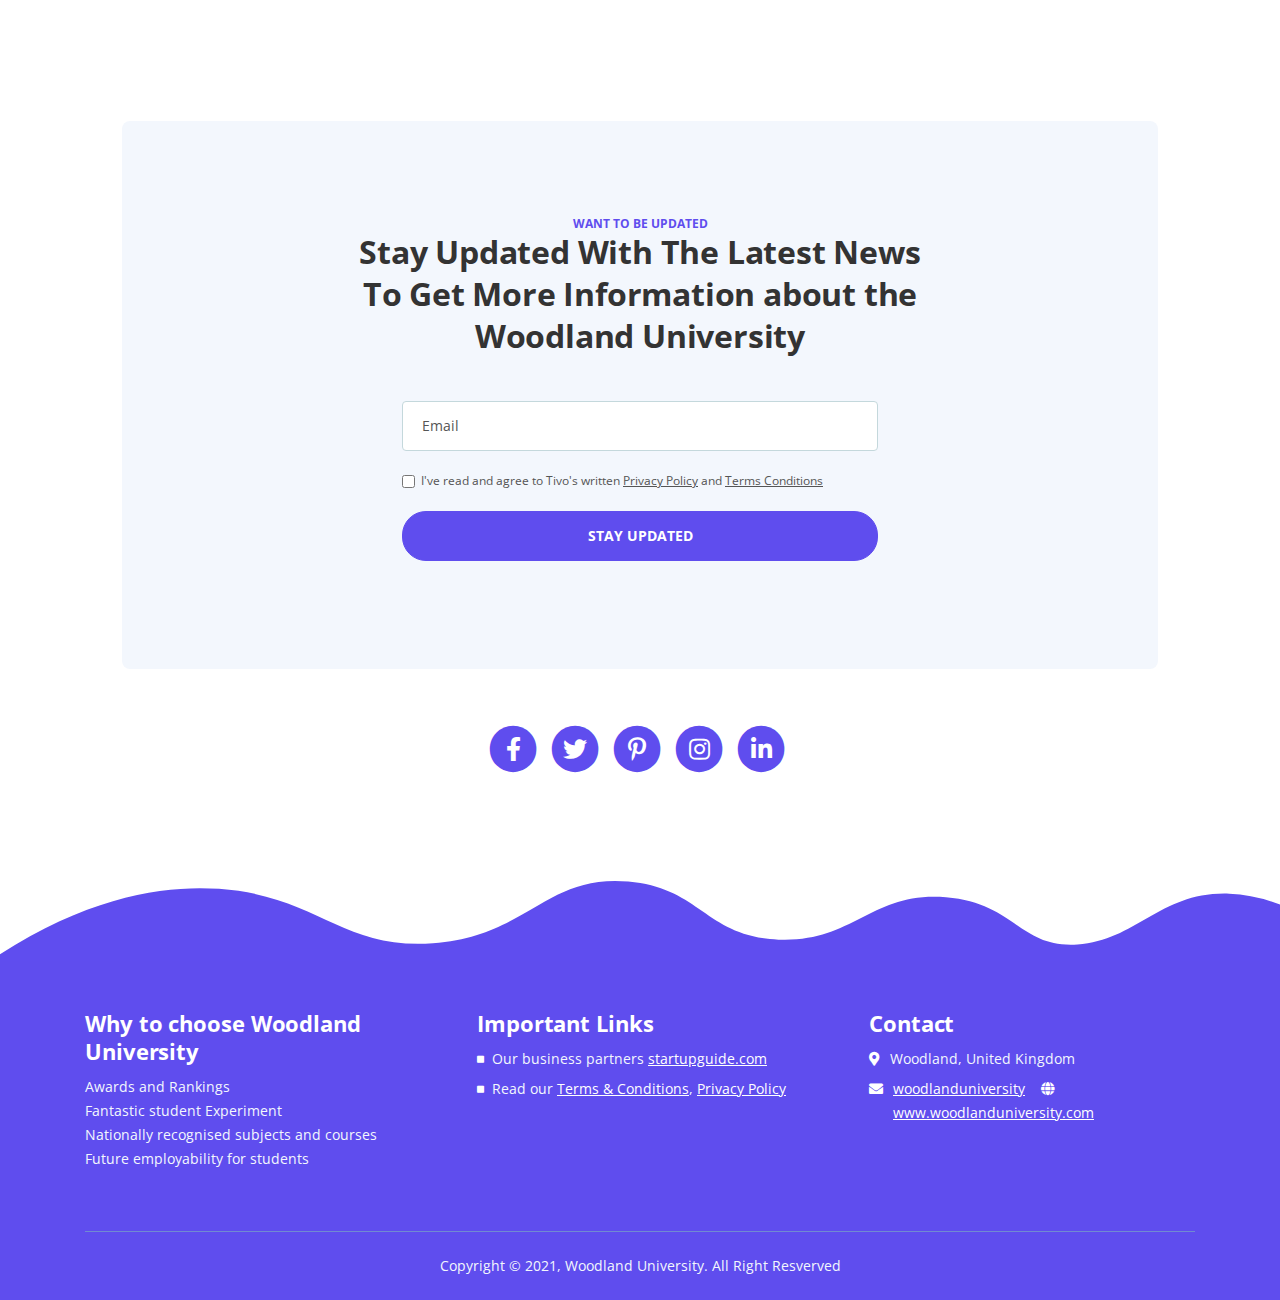
==== commit b4943180: "finalchangeinindex" ====
--- a/web/index.html
+++ b/web/index.html
@@ -21,6 +21,8 @@
     <title>WoodLand University</title>
     
     <!-- Styles -->
+  
+      <link href="iconmoon/css/iconmoon.css" rel="stylesheet">
     <link href="https://fonts.googleapis.com/css?family=Open+Sans:400,400i,700&display=swap&subset=latin-ext" rel="stylesheet">
     <link href="css/bootstrap.css" rel="stylesheet">
     <link href="css/fontawesome-all.css" rel="stylesheet">
@@ -67,7 +69,7 @@
                         <a class="nav-link page-scroll" href="#header">HOME <span class="sr-only">(current)</span></a>
                     </li>
                     <li class="nav-item">
-                        <a class="nav-link page-scroll" href="#features">FEATURES</a>
+                        <a class="nav-link page-scroll" href="#features">COURSES</a>
                     </li>
                     <li class="nav-item">
                         <a class="nav-link page-scroll" href="#details">DETAILS</a>
@@ -106,15 +108,15 @@
                 <div class="row">
                     <div class="col-lg-6 col-xl-5">
                         <div class="text-container">
-                            <h1>SaaS App HTML Landing Page</h1>
-                            <p class="p-large">Use Tivo to automate your marketing actions in order to reach a much larger audience</p>
-                            <a class="btn-solid-lg page-scroll" href="sign-up.html">SIGN UP</a>
+                            <h1>Welcome to Woodland University</h1>
+                            <p class="p-large">Admission Open for february intake. Click register to register for the new user.</p>
+                            <a class="btn-solid-lg page-scroll" href="sign-up.html">REGISTER</a>
                         </div> <!-- end of text-container -->
                     </div> <!-- end of col -->
                     <div class="col-lg-6 col-xl-7">
                         <div class="image-container">
                             <div class="img-wrapper">
-                                <img class="img-fluid" src="images/header-software-app.png" alt="alternative">
+                                <img class="img-fluid" src="images/ima.jpg" alt="alternative">
                             </div> <!-- end of img-wrapper -->
                         </div> <!-- end of image-container -->
                     </div> <!-- end of col -->
@@ -125,110 +127,64 @@
     <svg class="header-frame" data-name="Layer 1" xmlns="http://www.w3.org/2000/svg" preserveAspectRatio="none" viewBox="0 0 1920 310"><defs><style>.cls-1{fill:#5f4def;}</style></defs><title>header-frame</title><path class="cls-1" d="M0,283.054c22.75,12.98,53.1,15.2,70.635,14.808,92.115-2.077,238.3-79.9,354.895-79.938,59.97-.019,106.17,18.059,141.58,34,47.778,21.511,47.778,21.511,90,38.938,28.418,11.731,85.344,26.169,152.992,17.971,68.127-8.255,115.933-34.963,166.492-67.393,37.467-24.032,148.6-112.008,171.753-127.963,27.951-19.26,87.771-81.155,180.71-89.341,72.016-6.343,105.479,12.388,157.434,35.467,69.73,30.976,168.93,92.28,256.514,89.405,100.992-3.315,140.276-41.7,177-64.9V0.24H0V283.054Z"/></svg>
     <!-- end of header -->
 
-
-    <!-- Customers -->
-    <div class="slider-1">
-        <div class="container">
-            <div class="row">
-                <div class="col-lg-12">
-                    
-                    <!-- Image Slider -->
-                    <div class="slider-container">
-                        <div class="swiper-container image-slider">
-                            <div class="swiper-wrapper">
-                                <div class="swiper-slide">
-                                        <img class="img-fluid" src="images/customer-logo-1.png" alt="alternative">
-                                </div>
-                                <div class="swiper-slide">
-                                        <img class="img-fluid" src="images/customer-logo-2.png" alt="alternative">
-                                </div>
-                                <div class="swiper-slide">
-                                        <img class="img-fluid" src="images/customer-logo-3.png" alt="alternative">
-                                </div>
-                                <div class="swiper-slide">
-                                        <img class="img-fluid" src="images/customer-logo-4.png" alt="alternative">
-                                </div>
-                                <div class="swiper-slide">
-                                        <img class="img-fluid" src="images/customer-logo-5.png" alt="alternative">
-                                </div>
-                                <div class="swiper-slide">
-                                        <img class="img-fluid" src="images/customer-logo-6.png" alt="alternative">
-                                </div>
-                            </div> <!-- end of swiper-wrapper -->
-                        </div> <!-- end of swiper container -->
-                    </div> <!-- end of slider-container -->
-                    <!-- end of image slider -->
-
-                </div> <!-- end of col -->
-            </div> <!-- end of row -->
-        </div> <!-- end of container -->
-    </div> <!-- end of slider-1 -->
-    <!-- end of customers -->
-
-
-    <!-- Description -->
-    <div class="cards-1">
-        <div class="container">
-            <div class="row">
-                <div class="col-lg-12">
-                    <div class="above-heading">DESCRIPTION</div>
-                    <h2 class="h2-heading">Marketing Automation Will Bring More Qualified Leads</h2>
-                </div> <!-- end of col -->
-            </div> <!-- end of row -->
-            <div class="row">
-                <div class="col-lg-12">
-
-                    <!-- Card -->
-                    <div class="card">
-                        <div class="card-image">
-                            <img class="img-fluid" src="images/description-1.png" alt="alternative">
-                        </div>
-                        <div class="card-body">
-                            <h4 class="card-title">Lists Builder</h4>
-                            <p>It's very easy to start creating email lists for your marketing actions. Just create your Tivo account</p>
-                        </div>
+ <div class="rs-services rs-services-style1">
+            <div class="container">
+                <div class="row">
+                    <div class="col-lg-3 col-md-6">
+                    	<div class="services-item rs-animation-hover">
+                    	    <div class="services-icon">
+                    	    	<i class="fa fa-american-sign-language-interpreting rs-animation-scale-up"></i>                    	        
+                    	    </div>
+                    	    <div class="services-desc">
+                    	        <h4 class="services-title">Trending Courses</h4>
+                    	        <p>We are providing you all the latest and trending courses so that it will be easier to find job.</p>
+                    	    </div>
+                    	</div>
                     </div>
-                    <!-- end of card -->
-
-                    <!-- Card -->
-                    <div class="card">
-                        <div class="card-image">
-                            <img class="img-fluid" src="images/description-2.png" alt="alternative">
-                        </div>
-                        <div class="card-body">
-                            <h4 class="card-title">Campaign Tracker</h4>
-                            <p>Campaigns is a feature we've developed since the beginning because it's at the core of Tivo's functionalities</p>
-                        </div>
+                    <div class="col-lg-3 col-md-6">
+                    	<div class="services-item rs-animation-hover">
+                    	    <div class="services-icon">                    	        
+                    	        <i class="fa fa-book rs-animation-scale-up"></i>
+                    	    </div>
+                    	    <div class="services-desc">
+                    	        <h4 class="services-title">Books & Library</h4>
+                    	        <p>We have one of the best library services provided in the town.</p>
+                    	    </div>
+                    	</div>
                     </div>
-                    <!-- end of card -->
-
-                    <!-- Card -->
-                    <div class="card">
-                        <div class="card-image">
-                            <img class="img-fluid" src="images/description-3.png" alt="alternative">
-                        </div>
-                        <div class="card-body">
-                            <h4 class="card-title">Analytics Tool</h4>
-                            <p>Tivo collects customer data in order to help you analyse different situations and take required action</p>
-                        </div>
+                    <div class="col-lg-3 col-md-6">
+                    	<div class="services-item rs-animation-hover">
+                    	    <div class="services-icon">
+                    	        <i class="fa fa-user rs-animation-scale-up"></i>
+                    	    </div>
+                    	    <div class="services-desc">
+                    	        <h4 class="services-title">Certified Teachers</h4>
+                    	        <p>All the teachers teaching you are well certified and qualified.</p>
+                    	    </div>
+                    	</div>
                     </div>
-                    <!-- end of card -->
-
-                </div> <!-- end of col -->
-            </div> <!-- end of row -->
-        </div> <!-- end of container -->
-    </div> <!-- end of cards-1 -->
-    <!-- end of description -->
-
-
+                    <div class="col-lg-3 col-md-6">
+                    	<div class="services-item rs-animation-hover">
+                    	    <div class="services-icon">
+                    	        <i class="fa fa-graduation-cap rs-animation-scale-up"></i>
+                    	    </div>
+                    	    <div class="services-desc">
+                    	        <h4 class="services-title">Certification</h4>
+                    	        <p>Woodland University is a legally operating degree-granting educational provider in the United Kingdom.</p>
+                    	    </div>
+                    	</div>
+                    </div>
+                </div>
+            </div>
+        </div>
     <!-- Features -->
     <div id="features" class="tabs">
         <div class="container">
             <div class="row">
                 <div class="col-lg-12">
-                    <div class="above-heading">FEATURES</div>
-                    <h2 class="h2-heading">Marketing Automation</h2>
-                    <p class="p-heading">Take your business strategy to the next level and automatize your marketing tasks to save time for product development. Tivo can provide results in less than 2 weeks</p>
+                    <!--<div class="above-heading">FEATURES</div>-->
+                    <h2 class="h2-heading">Course Contents</h2>
+                    <p class="p-heading">Currently, our student are learning the following course in the mentioned year</p>
                 </div> <!-- end of col -->
             </div> <!-- end of row -->
             <div class="row">
@@ -237,13 +193,13 @@
                     <!-- Tabs Links -->
                     <ul class="nav nav-tabs" id="argoTabs" role="tablist">
                         <li class="nav-item">
-                            <a class="nav-link active" id="nav-tab-1" data-toggle="tab" href="#tab-1" role="tab" aria-controls="tab-1" aria-selected="true"><i class="fas fa-list"></i>List Builder</a>
+                            <a class="nav-link active" id="nav-tab-1" data-toggle="tab" href="#tab-1" role="tab" aria-controls="tab-1" aria-selected="true"><i class="fas fa-list"></i>First Year</a>
                         </li>
                         <li class="nav-item">
-                            <a class="nav-link" id="nav-tab-2" data-toggle="tab" href="#tab-2" role="tab" aria-controls="tab-2" aria-selected="false"><i class="fas fa-envelope-open-text"></i>Campaigns</a>
+                            <a class="nav-link" id="nav-tab-2" data-toggle="tab" href="#tab-2" role="tab" aria-controls="tab-2" aria-selected="false"><i class="fas fa-list"></i>Second Year</a>
                         </li>
                         <li class="nav-item">
-                            <a class="nav-link" id="nav-tab-3" data-toggle="tab" href="#tab-3" role="tab" aria-controls="tab-3" aria-selected="false"><i class="fas fa-chart-bar"></i>Analytics</a>
+                            <a class="nav-link" id="nav-tab-3" data-toggle="tab" href="#tab-3" role="tab" aria-controls="tab-3" aria-selected="false"><i class="fas fa-list"></i>Third Year</a>
                         </li>
                     </ul>
                     <!-- end of tabs links -->
@@ -256,28 +212,36 @@
                             <div class="row">
                                 <div class="col-lg-6">
                                     <div class="image-container">
-                                        <img class="img-fluid" src="images/features-1.png" alt="alternative">
+                                        <img class="img-fluid" src="images/first.png" alt="alternative">
                                     </div> <!-- end of image-container -->
                                 </div> <!-- end of col -->
                                 <div class="col-lg-6">
                                     <div class="text-container">
-                                        <h3>List Building Is Easier Than Ever</h3>
-                                        <p>It's very easy to start using Tivo. You just need to fill out and submit the <a class="blue page-scroll" href="sign-up.html">Sign Up Form</a> and you will receive access to the app and all of its features in no more than 24h.</p>
+                                        <h3>Courses Description and minimum requirement</h3>
+                                        <p>A typical offer would be 280 UCAS tariff points or 55% in 10+2/CBSE. 
+                                        Students must have 60% in English or IELTS score of 6.0 (or equivalent) with no skill below 5.5. 
+                                        and you will receive access to the app and all of its features in no more than 1month after registration.<br>
+                                        The main aim of this course is to provide students with a general education in the area of Computing. 
+                                        The course is designed for those students who wish to specialise in the development and maintenance of modern computer-based systems. 
+                                        There are four areas that characterise the course. These are: Software Development, Information Systems, Networks and Distributed Systems, and Internet Computing Systems. The course develops the technical and non-technical skills necessary 
+                                        for the graduate to demonstrate a professional attitude and work successfully in the above areas.
+                                         Emphasis throughout is on what the student learns and can do as a result of learning. The graduate attributes of self-awareness, performance in a variety of idioms and contexts, and creativity and ethics are also developed by this courses.</p>
+                                         <h4>Courses</h4>
                                         <ul class="list-unstyled li-space-lg">
                                             <li class="media">
                                                 <i class="fas fa-square"></i>
-                                                <div class="media-body">Create and embed on websites newsletter sign up forms</div>
+                                                <div class="media-body">Computer Communication</div>
                                             </li>
                                             <li class="media">
                                                 <i class="fas fa-square"></i>
-                                                <div class="media-body">Manage forms and landing pages for your services</div>
+                                                <div class="media-body">Database1</div>
                                             </li>
                                             <li class="media">
                                                 <i class="fas fa-square"></i>
-                                                <div class="media-body">Add and remove subscribers using the control panel</div>
+                                                <div class="media-body">Software Engineering1</div>
                                             </li>
                                         </ul>
-                                        <a class="btn-solid-reg popup-with-move-anim" href="#details-lightbox-1">LIGHTBOX</a>
+                                        <a class="btn-solid-reg popup-with-move-anim" href="#details-lightbox-1">DETAILS</a>
                                     </div> <!-- end of text-container -->
                                 </div> <!-- end of col -->
                             </div> <!-- end of row -->
@@ -289,28 +253,30 @@
                             <div class="row">
                                 <div class="col-lg-6">
                                     <div class="image-container">
-                                        <img class="img-fluid" src="images/features-2.png" alt="alternative">
+                                        <img class="img-fluid" src="images/second.jpg" alt="alternative">
                                     </div> <!-- end of image-container -->
                                 </div> <!-- end of col -->
                                 <div class="col-lg-6">
                                     <div class="text-container">
-                                        <h3>Campaigns Monitoring Tools</h3>
-                                        <p>Campaigns monitoring is a feature we've developed since the beginning because it's at the core of Tivo and basically to any marketing activity focused on results.</p>
+                                        <h3>Second Year</h3>
+                                        <p>Student need to be capable of studying by passing all the module of previous year.
+                                        <br>
+                                        <h4>Courses</h4></p>
                                         <ul class="list-unstyled li-space-lg">
                                             <li class="media">
                                                 <i class="fas fa-square"></i>
-                                                <div class="media-body">Easily plan campaigns and schedule their starting date</div>
+                                                <div class="media-body">Database2</div>
                                             </li>
                                             <li class="media">
                                                 <i class="fas fa-square"></i>
-                                                <div class="media-body">Start campaigns and follow their evolution closely</div>
+                                                <div class="media-body">Software Engineering2</div>
                                             </li>
                                             <li class="media">
                                                 <i class="fas fa-square"></i>
-                                                <div class="media-body">Evaluate campaign results and optimize future actions</div>
+                                                <div class="media-body">Group Project</div>
                                             </li>
                                         </ul>
-                                        <a class="btn-solid-reg popup-with-move-anim" href="#details-lightbox-2">LIGHTBOX</a>
+                                        <a class="btn-solid-reg popup-with-move-anim" href="#details-lightbox-2">DETAILS</a>
                                     </div> <!-- end of text-container -->
                                 </div> <!-- end of col -->
                             </div> <!-- end of row -->
@@ -322,28 +288,30 @@
                             <div class="row">
                                 <div class="col-lg-6">
                                     <div class="image-container">
-                                        <img class="img-fluid" src="images/features-3.png" alt="alternative">
+                                        <img class="img-fluid" src="images/third.jpg" alt="alternative">
                                     </div> <!-- end of image-container -->
                                 </div> <!-- end of col -->
                                 <div class="col-lg-6">
                                     <div class="text-container">
-                                        <h3>Analytics Control Panel</h3>
-                                        <p>Analytics control  panel is important for every marketing team so it's beed implemented from the begging and designed to produce reports based on very little input information.</p>
+                                        <h3>3rd Year</h3>
+                                        <p>Student need to be capable of studying by passing all the module of previous year.
+                                        <br>
+                                        <h4>Courses</h4></p>
                                         <ul class="list-unstyled li-space-lg">
                                             <li class="media">
                                                 <i class="fas fa-square"></i>
-                                                <div class="media-body">If you set it up correctly you will get acces to great intel</div>
+                                                <div class="media-body">Software Engineering3</div>
                                             </li>
                                             <li class="media">
                                                 <i class="fas fa-square"></i>
-                                                <div class="media-body">Easy to integrate in your websites and landing pages</div>
+                                                <div class="media-body">Database3</div>
                                             </li>
                                             <li class="media">
                                                 <i class="fas fa-square"></i>
-                                                <div class="media-body">The generated reports are important for your strategy</div>
+                                                <div class="media-body">Dissertation</div>
                                             </li>
                                         </ul>
-                                        <a class="btn-solid-reg popup-with-move-anim" href="#details-lightbox-3">LIGHTBOX</a>
+                                        <a class="btn-solid-reg popup-with-move-anim" href="#details-lightbox-3">DETAILS</a>
                                     </div> <!-- end of text-container -->
                                 </div> <!-- end of col -->
                             </div> <!-- end of row -->
@@ -368,35 +336,36 @@
                 <button title="Close (Esc)" type="button" class="mfp-close x-button">×</button>
                 <div class="col-lg-8">
                     <div class="image-container">
-                        <img class="img-fluid" src="images/details-lightbox.png" alt="alternative">
+                        <img class="img-fluid" src="images/first.png" alt="alternative">
                     </div> <!-- end of image-container -->
                 </div> <!-- end of col -->
                 <div class="col-lg-4">
-                    <h3>List Building</h3>
+                    <h3>First Year</h3>
                     <hr>
-                    <h5>Core service</h5>
-                    <p>It's very easy to start using Tivo. You just need to fill out and submit the Sign Up Form and you will receive access to the app.</p>
+                    <h5>Course Overview</h5>
+                    <p>
+The first year of study covers the fundamentals of computer system and how does the network operates ithe the ability to solve the problem regarding the programming field. Also you will learn about the html css and javascript for the website development with computer principles including mathematics, programming, computer architecture, usability and information systems.</p>
                     <ul class="list-unstyled li-space-lg">
                         <li class="media">
-                            <i class="fas fa-square"></i><div class="media-body">List building framework</div>
-                        </li>
-                        <li class="media">
-                            <i class="fas fa-square"></i><div class="media-body">Easy database browsing</div>
-                        </li>
-                        <li class="media">
-                            <i class="fas fa-square"></i><div class="media-body">User administration</div>
-                        </li>
-                        <li class="media">
-                            <i class="fas fa-square"></i><div class="media-body">Automate user signup</div>
-                        </li>
-                        <li class="media">
-                            <i class="fas fa-square"></i><div class="media-body">Quick formatting tools</div>
-                        </li>
-                        <li class="media">
-                            <i class="fas fa-square"></i><div class="media-body">Fast email checking</div>
+                            <i class="fas fa-square"></i><div class="media-body">Computer Communication</div>
+                        </li>
+                        <li class="media">
+                            <i class="fas fa-square"></i><div class="media-body">Computer Systems</div>
+                        </li>
+                        <li class="media">
+                            <i class="fas fa-square"></i><div class="media-body">Web Development</div>
+                        </li>
+                        <li class="media">
+                            <i class="fas fa-square"></i><div class="media-body">Software Engineering1</div>
+                        </li>
+                        <li class="media">
+                            <i class="fas fa-square"></i><div class="media-body">Problem Solving and Programming</div>
+                        </li>
+                        <li class="media">
+                            <i class="fas fa-square"></i><div class="media-body">Database1</div>
                         </li>
                     </ul>
-                    <a class="btn-solid-reg mfp-close" href="sign-up.html">SIGN UP</a> <a class="btn-outline-reg mfp-close as-button" href="#screenshots">BACK</a>
+                  <a class="btn-outline-reg mfp-close as-button" href="#screenshots">BACK</a>
                 </div> <!-- end of col -->
             </div> <!-- end of row -->
         </div> <!-- end of container -->
@@ -410,35 +379,37 @@
                 <button title="Close (Esc)" type="button" class="mfp-close x-button">×</button>
                 <div class="col-lg-8">
                     <div class="image-container">
-                        <img class="img-fluid" src="images/details-lightbox.png" alt="alternative">
+                        <img class="img-fluid" src="images/second.jpg" alt="alternative">
                     </div> <!-- end of image-container -->
                 </div> <!-- end of col -->
                 <div class="col-lg-4">
-                    <h3>Campaign Monitoring</h3>
+                    <h3>Second Year</h3>
                     <hr>
-                    <h5>Core service</h5>
-                    <p>It's very easy to start using Tivo. You just need to fill out and submit the Sign Up Form and you will receive access to the app.</p>
+                    <h5>Course Overview</h5>
+                    <p>These fundamentals can then be applied to larger scoped problems within the computing discipline in Year Two. You may find yourself tasked with analysing big datasets, designing complete and functioning systems and developing creatively designed mobile apps.
+
+As well as the technical focus, the course contains content which allows you to explore the social, ethical and professional aspects of computing and its relationship to work and society.</p>
                     <ul class="list-unstyled li-space-lg">
                         <li class="media">
-                            <i class="fas fa-square"></i><div class="media-body">List building framework</div>
-                        </li>
-                        <li class="media">
-                            <i class="fas fa-square"></i><div class="media-body">Easy database browsing</div>
-                        </li>
-                        <li class="media">
-                            <i class="fas fa-square"></i><div class="media-body">User administration</div>
-                        </li>
-                        <li class="media">
-                            <i class="fas fa-square"></i><div class="media-body">Automate user signup</div>
-                        </li>
-                        <li class="media">
-                            <i class="fas fa-square"></i><div class="media-body">Quick formatting tools</div>
-                        </li>
-                        <li class="media">
-                            <i class="fas fa-square"></i><div class="media-body">Fast email checking</div>
+                            <i class="fas fa-square"></i><div class="media-body">Software Engineering 2</div>
+                        </li>
+                        <li class="media">
+                            <i class="fas fa-square"></i><div class="media-body">Formal Specification of Sofware Systems</div>
+                        </li>
+                        <li class="media">
+                            <i class="fas fa-square"></i><div class="media-body">Group Projects</div>
+                        </li>
+                        <li class="media">
+                            <i class="fas fa-square"></i><div class="media-body">Web Programming</div>
+                        </li>
+                        <li class="media">
+                            <i class="fas fa-square"></i><div class="media-body">Database2</div>
+                        </li>
+                        <li class="media">
+                            <i class="fas fa-square"></i><div class="media-body">System Design Development</div>
                         </li>
                     </ul>
-                    <a class="btn-solid-reg mfp-close" href="sign-up.html">SIGN UP</a> <a class="btn-outline-reg mfp-close as-button" href="#screenshots">BACK</a>
+                  <a class="btn-outline-reg mfp-close as-button" href="#screenshots">BACK</a>
                 </div> <!-- end of col -->
             </div> <!-- end of row -->
         </div> <!-- end of container -->
@@ -452,35 +423,33 @@
                 <button title="Close (Esc)" type="button" class="mfp-close x-button">×</button>
                 <div class="col-lg-8">
                     <div class="image-container">
-                        <img class="img-fluid" src="images/details-lightbox.png" alt="alternative">
+                        <img class="img-fluid" src="images/third.jpg" alt="alternative">
                     </div> <!-- end of image-container -->
                 </div> <!-- end of col -->
                 <div class="col-lg-4">
-                    <h3>Analytics Tools</h3>
+                    <h3>Third Year</h3>
                     <hr>
-                    <h5>Core service</h5>
-                    <p>It's very easy to start using Tivo. You just need to fill out and submit the Sign Up Form and you will receive access to the app.</p>
+                    <h5>Course Overview</h5>
+                    <p>In your final year, you can select two optional modules from a range of technical computing disciplines, giving you the opportunity to specialise in topics, such as open-source software development. This will enable you to shape your learning to your career aspirations and allow you to study topics you are interested in.</p>
                     <ul class="list-unstyled li-space-lg">
                         <li class="media">
-                            <i class="fas fa-square"></i><div class="media-body">List building framework</div>
-                        </li>
-                        <li class="media">
-                            <i class="fas fa-square"></i><div class="media-body">Easy database browsing</div>
-                        </li>
-                        <li class="media">
-                            <i class="fas fa-square"></i><div class="media-body">User administration</div>
-                        </li>
-                        <li class="media">
-                            <i class="fas fa-square"></i><div class="media-body">Automate user signup</div>
-                        </li>
-                        <li class="media">
-                            <i class="fas fa-square"></i><div class="media-body">Quick formatting tools</div>
-                        </li>
-                        <li class="media">
-                            <i class="fas fa-square"></i><div class="media-body">Fast email checking</div>
-                        </li>
+                            <i class="fas fa-square"></i><div class="media-body">Computer Dissertation</div>
+                        </li>
+                        <li class="media">
+                            <i class="fas fa-square"></i><div class="media-body">Media Technology</div>
+                        </li>
+                        <li class="media">
+                            <i class="fas fa-square"></i><div class="media-body">Software Engineering3</div>
+                        </li>
+                        <li class="media">
+                            <i class="fas fa-square"></i><div class="media-body">Artificial Intelligence TEchniques</div>
+                        </li>
+                        <li class="media">
+                            <i class="fas fa-square"></i><div class="media-body">Database3</div>
+                        </li>
+    
                     </ul>
-                    <a class="btn-solid-reg mfp-close" href="sign-up.html">SIGN UP</a> <a class="btn-outline-reg mfp-close as-button" href="#screenshots">BACK</a>
+                  <a class="btn-outline-reg mfp-close as-button" href="#screenshots">BACK</a>
                 </div> <!-- end of col -->
             </div> <!-- end of row -->
         </div> <!-- end of container -->
@@ -500,11 +469,11 @@
                         <ul class="list-unstyled li-space-lg">
                             <li class="media">
                                 <i class="fas fa-square"></i>
-                                <div class="media-body">Understand customers and meet their requirements</div>
+                                <div class="media-body">Take a course to enhance your computer skills and master business software</div>
                             </li>
                             <li class="media">
                                 <i class="fas fa-square"></i>
-                                <div class="media-body">Targeted client base with Tivo's efficient technology</div>
+                                <div class="media-body">It's time to reset the lens through which we view skills ... as AI, machine learning, cloud computing, robotics and more impacting the way we live and work. </div>
                             </li>
                         </ul>
                         <a class="btn-solid-reg page-scroll" href="sign-up.html">SIGN UP</a>
@@ -512,7 +481,7 @@
                 </div> <!-- end of col -->
                 <div class="col-lg-6">
                     <div class="image-container">
-                        <img class="img-fluid" src="images/details.png" alt="alternative">
+                        <img class="img-fluid" src="images/computerusing.jpg" alt="alternative">
                     </div> <!-- end of image-container -->
                 </div> <!-- end of col -->
             </div> <!-- end of row -->
@@ -666,6 +635,268 @@
     <!-- end of pricing -->
 
 
+        <!-- Start Our Importance Section -->
+        <section class="our-impotance padding-lg">
+            <div class="container">
+                <ul class="row">
+                    <li class="col-sm-4 equal-hight">
+                        <div class="inner"> <img src="images/study-time-ico.jpg" alt="Malleable Study Time">
+                            <h3>Malleable Study Time</h3>
+                            <p>Study material available online 24/7. Study in your free time, no time management issues, perfect balance between work and study time.</p>
+                        </div>
+                    </li>
+                    <li class="col-sm-4 equal-hight">
+                        <div class="inner"> <img src="images/placement-ico.jpg" alt="Placement Assistance">
+                            <h3>Placement Assistance</h3>
+                            <p>Edumart University Online has access to all of Edumart Group’s placement resources and alumni network, through which thousands of job opportunities are generated.</p>
+                        </div>
+                    </li>
+                    <li class="col-sm-4 equal-hight">
+                        <div class="inner"> <img src="images/easy-access-ico.jpg" alt="Easy To Access">
+                            <h3>Easy To Access</h3>
+                            <p>There is easy accessibility to online help in terms of online teachers and online forums. Teachers can be contacted with the help of video chats and e-mails.</p>
+                        </div>
+                    </li>
+                    <li class="col-sm-4 equal-hight">
+                        <div class="inner"> <img src="images/study-go-ico.jpg" alt="Study on the Go">
+                            <h3>Study on the Go</h3>
+                            <p>LMS that is easily accessible on a number of devices such as mobile phones, I-pads, computers and other such devices. Availability of ready reckoners such that students can remember the key points of the session learnt.</p>
+                        </div>
+                    </li>
+                    <li class="col-sm-4 equal-hight">
+                        <div class="inner"> <img src="images/get-innovative-ico.jpg" alt="Get an Innovative, In-depth Transition">
+                            <h3>Get an Innovative, <span>In-depth Transition</span></h3>
+                            <p>The transition to an environment of learning becomes easy with the availability of multiple sources of learning such as text books, power-point presentations, and story boards on various subjects.</p>
+                        </div>
+                    </li>
+                    <li class="col-sm-4 equal-hight">
+                        <div class="inner"> <img src="images/practical-ico.jpg" alt="Practical & Interactive Participation">
+                            <h3>Practical & Interactive <span>Participation</span></h3>
+                            <p>Assessments and interactivities are given at the end of every session such that the practical application of theory learnt can be gauged.</p>
+                        </div>
+                    </li>
+                </ul>
+            </div>
+        </section>
+        <!-- End Our Importance Section --> 
+
+        <!-- Start How Study Section -->
+        <section class="how-study padding-lg">
+            <div class="container">
+                <h2> <span>There are many ways to learn</span> How do you want to study?</h2>
+                <ul class="row">
+                    <li class="col-sm-4">
+                        <div class="overly">
+                            <div class="cnt-block">
+                                <h3>Self-paced distance 
+                                    learning</h3>
+                                <p>Lorem Ipsum is simply dummy text of the printing...</p>
+                            </div>
+                            <a href="#" class="more"><i class="fa fa-caret-right" aria-hidden="true"></i></a> </div>
+                        <figure><img src="images/how-study-img1.jpg" class="img-responsive" alt=""></figure>
+                    </li>
+                    <li class="col-sm-4">
+                        <div class="overly">
+                            <div class="cnt-block">
+                                <h3>Study on 
+                                    campus</h3>
+                                <p>Lorem Ipsum is simply dummy text of the printing...</p>
+                            </div>
+                            <a href="#" class="more"><i class="fa fa-caret-right" aria-hidden="true"></i></a> </div>
+                        <figure><img src="images/how-study-img2.jpg" class="img-responsive" alt=""></figure>
+                    </li>
+                    <li class="col-sm-4">
+                        <div class="overly">
+                            <div class="cnt-block">
+                                <h3> Our Learning
+                                    Partners </h3>
+                                <p>Lorem Ipsum is simply dummy text of the printing...</p>
+                            </div>
+                            <a href="#" class="more"><i class="fa fa-caret-right" aria-hidden="true"></i></a> </div>
+                        <figure><img src="images/how-study-img3.jpg" class="img-responsive" alt=""></figure>
+                    </li>
+                </ul>
+            </div>
+        </section>
+        <!-- End How Study Section --> 
+
+        <!-- Start Why Choose Section -->
+        <section class="why-choose padding-lg">
+            <div class="container">
+                <h2><span>The Numbers Say it All</span>Why Choose Us</h2>
+                <ul class="our-strength">
+                    <li>
+                        <div class="icon"><span class="icon-certification-icon"> </span></div>
+                        <span class="counter">36</span>
+                        <div class="title">Certified Courses</div>
+                    </li>
+                    <li>
+                        <div class="icon"><span class="icon-student-icon"></span></div>
+                        <span class="counter">258,658</span>
+                        <div class="title">Students Enrolled </div>
+                    </li>
+                    <li>
+                        <div class="icon"><span class="icon-book-icon"></span></div>
+                        <div class="couter-outer"><span class="counter">95</span><span>%</span></div>
+                        <div class="title">Passing to Universities</div>
+                    </li>
+                    <li>
+                        <div class="icon"><span class="icon-parents-icon"></span></div>
+                        <div class="couter-outer"><span class="counter">100</span><span>%</span></div>
+                        <div class="title">Satisfied Parents</div>
+                    </li>
+                </ul>
+            </div>
+        </section>
+        <!-- End Why Choose Section --> 
+
+        <!-- Start New & Events Section -->
+        <section class="news-events padding-lg">
+            <div class="container">
+                <h2><span>There are many ways to learn</span>News and events</h2>
+                <ul class="row cs-style-3">
+                    <li class="col-sm-4">
+                        <div class="inner">
+                            <figure> <img src="images/new-event-img1.jpg" class="img-responsive">
+                                <figcaption>
+                                    <div class="cnt-block"> <a href="news.html" class="plus-icon">+</a>
+                                        <h3>We have added new features to Dream Palace</h3>
+                                        <div class="bottom-block clearfix">
+                                            <div class="date">
+                                                <div class="icon"><span class="icon-calander-icon"></span></div>
+                                                <span>14 Feb</span> 2017</div>
+                                            <div class="comment">
+                                                <div class="icon"><span class="icon-chat-icon"></span></div>
+                                                <span>24</span> comments</div>
+                                        </div>
+                                    </div>
+                                </figcaption>
+                            </figure>
+                        </div>
+                    </li>
+                    <li class="col-sm-4">
+                        <div class="inner">
+                            <figure> <img src="images/new-event-img2.jpg" class="img-responsive">
+                                <figcaption>
+                                    <div class="cnt-block"> <a href="news.html" class="plus-icon">+</a>
+                                        <h3>We have added new features to Dream Palace</h3>
+                                        <div class="bottom-block clearfix">
+                                            <div class="date">
+                                                <div class="icon"><span class="icon-calander-icon"></span></div>
+                                                <span>14 Feb</span> 2017</div>
+                                            <div class="comment">
+                                                <div class="icon"><span class="icon-chat-icon"></span></div>
+                                                <span>24</span> comments</div>
+                                        </div>
+                                    </div>
+                                </figcaption>
+                            </figure>
+                        </div>
+                    </li>
+                    <li class="col-sm-4">
+                        <div class="inner">
+                            <figure> <img src="images/new-event-img3.jpg" class="img-responsive">
+                                <figcaption>
+                                    <div class="cnt-block"> <a href="news.html" class="plus-icon">+</a>
+                                        <h3>We have added new features to Dream Palace</h3>
+                                        <div class="bottom-block clearfix">
+                                            <div class="date">
+                                                <div class="icon"><span class="icon-calander-icon"></span></div>
+                                                <span>14 Feb</span> 2017</div>
+                                            <div class="comment">
+                                                <div class="icon"><span class="icon-chat-icon"></span></div>
+                                                <span>24</span> comments</div>
+                                        </div>
+                                    </div>
+                                </figcaption>
+                            </figure>
+                        </div>
+                    </li>
+                </ul>
+                <div class="know-more-wrapper"> <a href="news.html" class="know-more">More Post <span class="icon-more-icon"></span></a> </div>
+            </div>
+        </section>
+        <!-- End New & Events Section --> 
+
+        <!-- Start Campus Tour Section -->
+        <section class="campus-tour padding-lg">
+            <div class="container">
+                <h2><span>Our campus have a lot to offer for our students</span>TAKE A CAMPUS TOUR</h2>
+            </div>
+            <ul class="gallery clearfix">
+                <li>
+                    <div class="overlay">
+                        <h3>Lorem ipsum</h3>
+                        <p>Lorem ipsum</p>
+                        <a class="galleryItem" href="images/tour-lg1.jpg"><span class="icon-enlarge-icon"></span></a> <a href="gallery.html" class="more"><span class="icon-gallery-more-arrow"></span></a> </div>
+                    <figure><img src="images/tour1.jpg" class="img-responsive" alt=""></figure>
+                </li>
+                <li>
+                    <div class="overlay">
+                        <h3>Lorem ipsum</h3>
+                        <p>Lorem ipsum</p>
+                        <a class="galleryItem" href="images/tour-lg2.jpg"><span class="icon-enlarge-icon"></span></a> <a href="gallery.html" class="more"><span class="icon-gallery-more-arrow"></span></a> </div>
+                    <figure><img src="images/tour2.jpg" class="img-responsive" alt=""></figure>
+                </li>
+                <li>
+                    <div class="overlay">
+                        <h3>Lorem ipsum</h3>
+                        <p>Lorem ipsum</p>
+                        <a class="galleryItem" href="images/tour-lg3.jpg"><span class="icon-enlarge-icon"></span></a> <a href="gallery.html" class="more"><span class="icon-gallery-more-arrow"></span></a> </div>
+                    <figure><img src="images/tour3.jpg" class="img-responsive" alt=""></figure>
+                </li>
+                <li>
+                    <div class="overlay">
+                        <h3>Lorem ipsum</h3>
+                        <p>Lorem ipsum</p>
+                        <a class="galleryItem" href="images/tour-lg4.jpg"><span class="icon-enlarge-icon"></span></a> <a href="gallery.html" class="more"><span class="icon-gallery-more-arrow"></span></a> </div>
+                    <figure><img src="images/tour4.jpg" class="img-responsive" alt=""></figure>
+                </li>
+                <li>
+                    <div class="overlay">
+                        <h3>Lorem ipsum</h3>
+                        <p>Lorem ipsum</p>
+                        <a class="galleryItem" href="images/tour-lg5.jpg"><span class="icon-enlarge-icon"></span></a> <a href="gallery.html" class="more"><span class="icon-gallery-more-arrow"></span></a> </div>
+                    <figure><img src="images/tour5.jpg" class="img-responsive" alt=""></figure>
+                </li>
+                <li>
+                    <div class="overlay">
+                        <h3>Lorem ipsum</h3>
+                        <p>Lorem ipsum</p>
+                        <a class="galleryItem" href="images/tour-lg6.jpg"><span class="icon-enlarge-icon"></span></a> <a href="gallery.html" class="more"><span class="icon-gallery-more-arrow"></span></a> </div>
+                    <figure><img src="images/tour6.jpg" class="img-responsive" alt=""></figure>
+                </li>
+                <li>
+                    <div class="overlay">
+                        <h3>Lorem ipsum</h3>
+                        <p>Lorem ipsum</p>
+                        <a class="galleryItem" href="images/tour-lg7.jpg"><span class="icon-enlarge-icon"></span></a> <a href="gallery.html" class="more"><span class="icon-gallery-more-arrow"></span></a> </div>
+                    <figure><img src="images/tour7.jpg" class="img-responsive" alt=""></figure>
+                </li>
+                <li>
+                    <div class="overlay">
+                        <h3>Lorem ipsum</h3>
+                        <p>Lorem ipsum</p>
+                        <a class="galleryItem" href="images/tour-lg8.jpg"><span class="icon-enlarge-icon"></span></a> <a href="gallery.html" class="more"><span class="icon-gallery-more-arrow"></span></a> </div>
+                    <figure><img src="images/tour8.jpg" class="img-responsive" alt=""></figure>
+                </li>
+                <li>
+                    <div class="overlay">
+                        <h3>Lorem ipsum</h3>
+                        <p>Lorem ipsum</p>
+                        <a class="galleryItem" href="images/tour-lg9.jpg"><span class="icon-enlarge-icon"></span></a> <a href="gallery.html" class="more"><span class="icon-gallery-more-arrow"></span></a> </div>
+                    <figure><img src="images/tour9.jpg" class="img-responsive" alt=""></figure>
+                </li>
+                <li>
+                    <div class="overlay">
+                        <h3>Lorem ipsum</h3>
+                        <p>Lorem ipsum</p>
+                        <a class="galleryItem" href="images/tour-lg10.jpg"><span class="icon-enlarge-icon"></span></a> <a href="gallery.html" class="more"><span class="icon-gallery-more-arrow"></span></a> </div>
+                    <figure><img src="images/tour10.jpg" class="img-responsive" alt=""></figure>
+                </li>
+            </ul>
+        </section>
+        <!-- End Campus Tour Section --> 
     <!-- Testimonials -->
     <div class="slider-2">
         <div class="container">
@@ -866,6 +1097,7 @@
     
     	
     <!-- Scripts -->
+    <script src="js/modernizr.custom.js"></script> 
     <script src="js/jquery.min.js"></script> <!-- jQuery for Bootstrap's JavaScript plugins -->
     <script src="js/popper.min.js"></script> <!-- Popper tooltip library for Bootstrap -->
     <script src="js/bootstrap.min.js"></script> <!-- Bootstrap framework -->
--- a/web/iconmoon/css/iconmoon.css
+++ b/web/iconmoon/css/iconmoon.css
@@ -0,0 +1,123 @@
+@font-face {
+  font-family: 'icomoon';
+  src:  url('../fonts/icomoon.eot?u1sk4v');
+  src:  url('../fonts/icomoon.eot?u1sk4v#iefix') format('embedded-opentype'),
+    url('../fonts/icomoon.ttf?u1sk4v') format('truetype'),
+    url('../fonts/icomoon.woff?u1sk4v') format('woff'),
+    url('../fonts/icomoon.svg?u1sk4v#icomoon') format('svg');
+  font-weight: normal;
+  font-style: normal;
+}
+
+[class^="icon-"], [class*=" icon-"] {
+  /* use !important to prevent issues with browser extensions that change fonts */
+  font-family: 'icomoon' !important;
+  speak: none;
+  font-style: normal;
+  font-weight: normal;
+  font-variant: normal;
+  text-transform: none;
+  line-height: 1;
+
+  /* Better Font Rendering =========== */
+  -webkit-font-smoothing: antialiased;
+  -moz-osx-font-smoothing: grayscale;
+}
+
+.icon-border-tick-arrow:before {
+  content: "\e91f";
+}
+.icon-check-tick-icon:before {
+  content: "\e91e";
+}
+.icon-date-icon:before {
+  content: "\e91d";
+}
+.icon-question-icon:before {
+  content: "\e91c";
+}
+.icon-map-marker-icon:before {
+  content: "\e918";
+}
+.icon-envelop-icon:before {
+  content: "\e919";
+}
+.icon-phone-icon:before {
+  content: "\e91a";
+}
+.icon-play-icon:before {
+  content: "\e91b";
+}
+.icon-brochure-icon:before {
+  content: "\e910";
+}
+.icon-curriculam-icon:before {
+  content: "\e911";
+}
+.icon-duration-icon:before {
+  content: "\e912";
+}
+.icon-eligibility-icon:before {
+  content: "\e913";
+}
+.icon-reply-icon:before {
+  content: "\e914";
+}
+.icon-schedule-icon:before {
+  content: "\e915";
+}
+.icon-semester-icon:before {
+  content: "\e916";
+}
+.icon-tick-icon:before {
+  content: "\e917";
+}
+.icon-book-icon:before {
+  content: "\e900";
+}
+.icon-calander-icon:before {
+  content: "\e901";
+}
+.icon-certification-icon:before {
+  content: "\e902";
+}
+.icon-chat-icon:before {
+  content: "\e903";
+}
+.icon-close-icon:before {
+  content: "\e904";
+}
+.icon-enlarge-icon:before {
+  content: "\e905";
+}
+.icon-gallery-more-arrow:before {
+  content: "\e906";
+}
+.icon-mail-icon:before {
+  content: "\e907";
+}
+.icon-more-icon:before {
+  content: "\e908";
+}
+.icon-next-icon:before {
+  content: "\e909";
+}
+.icon-parents-icon:before {
+  content: "\e90a";
+}
+.icon-prev-icon:before {
+  content: "\e90b";
+}
+.icon-quote-left-icon:before {
+  content: "\e90c";
+}
+.icon-quote-right-icon:before {
+  content: "\e90d";
+}
+.icon-search-icon:before {
+  content: "\e90e";
+}
+.icon-student-icon:before {
+  content: "\e90f";
+}
+
--- a/web/css/styles.css
+++ b/web/css/styles.css
@@ -40,6 +40,67 @@
 /******************************/
 /*     01. General Styles     */
 /******************************/
+@import url('https://fonts.googleapis.com/css?family=Roboto:300,400,500,700');
+.our-impotance {
+	background: #fff;
+}
+.our-impotance ul {
+	display: block;
+	text-align: center;
+}
+.our-impotance ul li {
+	display: block;
+	margin-bottom: 64px;
+	border-right: 1px #e9e9e9 solid;
+	position: relative;
+}
+.our-impotance ul li .inner {
+	display: block;
+	padding: 30px;
+}
+.our-impotance ul li .inner img {
+	border-radius: 3px;
+}
+.our-impotance ul li:nth-child(3n) {
+	border-right: none;
+}
+.our-impotance ul li:nth-child(n+4):after {
+	display: none;
+}
+.our-impotance ul li:nth-child(n+4) {
+	margin-bottom: 0px;
+}
+.our-impotance ul li:after {
+	width: 80%;
+	height: 1px;
+	margin: 0 auto;
+	left: 0px;
+	right: 0px;
+	display: block;
+	position: absolute;
+	bottom: -35px;
+	content: "";
+	background: #e9e9e9;
+}
+.our-impotance ul li h3 {
+	display: block;
+	padding: 22px 0 12px 0;
+	font-family: 'texgyreadventorbold';
+	font-size: 180px;
+	color: #284962;
+	text-transform: uppercase;
+	line-height: 240px;
+}
+.our-impotance ul li h3 span {
+	display: block;
+}
+.our-impotance ul li p {
+	display: block;
+	font-size: 12px;
+	color: #969a9e;
+	line-height: 20px;
+}
+
 body,
 html {
     width: 100%;
@@ -1281,6 +1342,508 @@
 	margin-left: 0.625rem;
 }
 
+.our-impotance {
+	background: #fff;
+}
+.our-impotance ul {
+	display: block;
+	text-align: center;
+}
+.our-impotance ul li {
+	display: block;
+	margin-bottom: 64px;
+	border-right: 1px #e9e9e9 solid;
+	position: relative;
+}
+.our-impotance ul li .inner {
+	display: block;
+	padding: 30px;
+}
+.our-impotance ul li .inner img {
+	border-radius: 3px;
+}
+.our-impotance ul li:nth-child(3n) {
+	border-right: none;
+}
+.our-impotance ul li:nth-child(n+4):after {
+	display: none;
+}
+.our-impotance ul li:nth-child(n+4) {
+	margin-bottom: 0px;
+}
+.our-impotance ul li:after {
+	width: 80%;
+	height: 1px;
+	margin: 0 auto;
+	left: 0px;
+	right: 0px;
+	display: block;
+	position: absolute;
+	bottom: -35px;
+	content: "";
+	background: #e9e9e9;
+}
+.our-impotance ul li h3 {
+	display: block;
+	padding: 22px 0 12px 0;
+	font-family: 'texgyreadventorbold';
+	font-size: 18px;
+	color: #284962;
+	text-transform: uppercase;
+	line-height: 24px;
+}
+.our-impotance ul li h3 span {
+	display: block;
+}
+.our-impotance ul li p {
+	display: block;
+	font-size: 12px;
+	color: #969a9e;
+	line-height: 20px;
+}
+
+/*-----------------------
+	how study
+-----------------------*/
+.how-study {
+	background: #f3f6f8
+}
+.how-study h2 {
+	color: #2d4256;
+}
+.how-study h2 span {
+	color: #7d8792;
+}
+.how-study ul {
+	display: block;
+}
+.how-study ul li img {
+	width: 100%;
+}
+.how-study ul li:hover .overly {
+	background: rgba(0, 0, 0, 0.9);
+}
+.how-study ul li .overly {
+	width: calc(100% - 30px);
+	height: 100%;
+	position: absolute;
+	left: 15px;
+	top: 0px;
+	background: rgba(0, 0, 0, 0.5);
+	transition: all 0.4s ease 0s;
+}
+.how-study ul li .cnt-block {
+	max-width: 220px;
+	position: absolute;
+	bottom: 30px;
+	left: 11%;
+	color: #fff;
+}
+.how-study ul li .cnt-block h3 {
+	display: block;
+	padding-bottom: 12px;
+	font-family: 'texgyreadventorregular';
+	font-size: 22px;
+	color: #fff;
+	line-height: 26px;
+	position: relative;
+	text-transform: none;
+}
+.how-study ul li .cnt-block h3:before {
+	display: block;
+	margin-bottom: 8px;
+	width: 40%;
+	height: 4px;
+	content: " ";
+	background: #ff9600;
+}
+.how-study ul li:nth-child(2) .cnt-block h3:before, .how-study ul li:nth-child(2) a.more:hover {
+	background: #17a43b;
+}
+.how-study ul li:nth-child(3) .cnt-block h3:before, .how-study ul li:nth-child(3) a.more:hover {
+	background: #1876bf;
+}
+.how-study ul li .cnt-block p {
+	display: block;
+	font-size: 12px;
+	line-height: 16px;
+	opacity: 0.7;
+}
+.how-study ul li a.more {
+	display: block;
+	width: 24px;
+	height: 24px;
+	position: absolute;
+	right: 30px;
+	bottom: 30px;
+	border-radius: 50%;
+	line-height: 24px;
+	background: #fff;
+	font-size: 18px;
+	color: #000;
+	text-align: center;
+}
+.how-study ul li a.more i {
+	margin-left: 2px;
+}
+.how-study ul li a.more:hover {
+	background: #ff9600;
+	color: #fff;
+}
+
+/*-----------------------
+	why choose
+-----------------------*/
+.why-choose {
+    background: url(../images/why-choose-bg.jpg) no-repeat center center / cover;
+	position: relative;
+}
+.why-choose:after {
+	width: 100%;
+	height: 100%;
+	display: block;
+	position: absolute;
+	top: 0px;
+	z-index: 1;
+	content: "";
+	background: #17a43b;
+	opacity: 0.9;
+}
+.why-choose .container{
+    position: relative;
+    z-index: 2;
+}
+.why-choose h2 {
+	padding-bottom: 70px;
+	color: #fff;
+}
+.why-choose h2 span {
+	color: #fff;
+}
+ul.our-strength {
+	display: block;
+	text-align: center;
+}
+ul.our-strength li {
+	width: 20%;
+	display: inline-block;
+	color: #fff;
+	text-align: center;
+	border-right: 1px #94d3a4 solid;
+}
+ul.our-strength li:last-child {
+	border: none;
+}
+ul.our-strength li .icon {
+	display: block;
+	padding-bottom: 20px;
+}
+ul.our-strength li .icon span {
+	font-size: 44px;
+	opacity: 0.7;
+}
+ul.our-strength li span {
+	padding-bottom: 12px;
+	font-family: 'texgyreadventorregular';
+	font-size: 48px;
+}
+ul.our-strength li .couter-outer {
+	display: block;
+}
+ul.our-strength li .title {
+	display: block;
+	font-family: 'texgyreadventorregular';
+	font-size: 14px;
+	opacity: 0.8;
+	text-transform: uppercase;
+}
+
+/*-----------------------
+	news & events
+-----------------------*/
+.news-events {
+	background: #f3f6f8;
+}
+.news-events h2 {
+	color: #2a4356;
+}
+.news-events h2 span {
+	color: #2d4256;
+}
+.news-events ul {
+	display: block;
+	margin-bottom: 60px;
+}
+.news-events ul li .inner {
+	display: block;
+	background: #fff;
+	box-shadow: 0px 0px 3px #c4c6c8;
+	position: relative;
+}
+.news-events ul li .img-block {
+	display: block;
+}
+.news-events ul li .img-block img {
+	width: 100%;
+}
+.news-events ul li .cnt-block {
+	display: block;
+	padding: 40px 30px 30px 30px;
+	background: #fff;
+	position: relative;
+}
+.news-events ul li .cnt-block .plus-icon {
+	display: block;
+	width: 64px;
+	height: 64px;
+	line-height: 60px;
+	text-align: center;
+	position: absolute;
+	right: 20px;
+	top: -32px;
+	background: #2c97ea;
+	border-radius: 50%;
+	font-size: 34px;
+	color: #fff;
+	box-shadow: 0px 5px 5px #c0e0f9;
+}
+.news-events ul li .cnt-block .plus-icon:hover {
+	background: #ff9600;
+}
+.news-events ul li .cnt-block h3 {
+	display: block;
+	padding-bottom: 36px;
+	font-family: 'texgyreadventorregular';
+	font-size: 22px;
+	color: #41484d;
+	line-height: 32px;
+	text-transform: none;
+}
+.news-events figure {
+	position: relative;
+}
+.news-events figure img {
+	width: 100%;
+	display: block;
+	position: relative;
+}
+.news-events figcaption {
+	position: absolute;
+	top: 0;
+	left: 0;
+}
+/* Caption Style 3 */
+.cs-style-3 figure {
+	overflow: hidden;
+	padding-bottom: 104px;
+}
+.cs-style-3 figure img {
+	-webkit-transition: -webkit-transform 0.4s;
+	-moz-transition: -moz-transform 0.4s;
+	transition: transform 0.4s;
+}
+.no-touch .cs-style-3 figure:hover img, .cs-style-3 figure.cs-hover img {
+	-webkit-transform: translateY(-50px);
+	-moz-transform: translateY(-50px);
+	-ms-transform: translateY(-50px);
+	transform: translateY(-50px);
+}
+.cs-style-3 figcaption {
+	width: 100%;
+	top: auto;
+	bottom: 0px;
+	-webkit-transform: translateY(40%);
+	-moz-transform: translateY(40%);
+	-ms-transform: translateY(40%);
+	transform: translateY(40%);
+	-webkit-transition: -webkit-transform 0.4s, opacity 0.1s 0.3s;
+	-moz-transition: -moz-transform 0.4s, opacity 0.1s 0.3s;
+	transition: transform 0.4s, opacity 0.1s 0.3s;
+}
+.no-touch .cs-style-3 figure:hover figcaption, .cs-style-3 figure.cs-hover figcaption {
+	bottom: 0px;
+	opacity: 1;
+	-webkit-transform: translateY(0px);
+	-moz-transform: translateY(0px);
+	-ms-transform: translateY(0px);
+	transform: translateY(0px);
+	-webkit-transition: -webkit-transform 0.4s, opacity 0.1s;
+	-moz-transition: -moz-transform 0.4s, opacity 0.1s;
+	transition: transform 0.4s, opacity 0.1s;
+}
+.news-events ul li .bottom-block {
+	display: block;
+	padding: 30px 0 0 0;
+	border-top: 1px #e8eef0 solid;
+	font-size: 12px;
+	color: #96adba;
+}
+.news-events ul li .date {
+	display: block;
+	float: left;
+}
+.news-events ul li .icon {
+	display: block;
+	float: left;
+	margin-right: 10px;
+	margin-top: 2px;
+}
+.news-events ul li .icon span {
+	font-size: 20px !important;
+	color: #c5d4da !important;
+}
+.news-events ul li .comment {
+	display: block;
+	float: right;
+}
+.news-events ul li .date span, .news-events ul li .comment span {
+	font-weight: 700;
+	color: #5c7e91;
+}
+.news-events .know-more-wrapper {
+	display: block;
+	text-align: center;
+	position: relative;
+}
+.news-events .know-more-wrapper:after {
+	width: 100%;
+	height: 1px;
+	background: #daddde;
+	content: "";
+	position: absolute;
+	left: 0px;
+	top: 14px;
+	z-index: 1;
+}
+.news-events .know-more {
+	display: inline-block;
+	padding: 0 30px;
+	position: relative;
+	background: #f3f6f8;
+	z-index: 2;
+	font-family: 'texgyreadventorbold';
+	font-size: 14px;
+	color: #645847;
+	text-transform: uppercase;
+}
+.news-events a.know-more span {
+	margin-left: 4px;
+	vertical-align: middle;
+	margin-top: -2px;
+	display: inline-block;
+	color: #ff9600;
+	transition: all 0.3s ease 0s;
+}
+.news-events a.know-more:hover span {
+	color: #17a43b;
+}
+
+/*-----------------------
+	campus tour
+-----------------------*/
+.campus-tour {
+	background: #fff;
+	padding-bottom: 0px;
+}
+.campus-tour h2 {
+	color: #2a4356;
+}
+.campus-tour h2 span {
+	color: #2d4256;
+}
+.campus-tour ul.gallery {
+	display: block;
+}
+.campus-tour ul.gallery li {
+	width: 20%;
+	float: left;
+	display: block;
+	background: #000;
+	position: relative;
+}
+.campus-tour ul.gallery li figure {
+	transition: all 0.3s ease 0s;
+}
+.campus-tour ul.gallery li:hover figure {
+	opacity: 0.2;
+}
+.campus-tour ul.gallery li .overlay {
+	width: 100%;
+	position: absolute;
+	top: 50%;
+	margin-top: -57px;
+	z-index: 1;
+	text-align: center;
+	opacity: 0;
+	transition: all 0.3s ease 0s;
+}
+.campus-tour ul.gallery li:hover .overlay {
+	top: 44%;
+	opacity: 1;
+}
+.campus-tour ul.gallery li h3 {
+	display: block;
+	padding-bottom: 4px;
+	font-family: 'texgyreadventorbold';
+	font-size: 24px;
+	color: #fff;
+	text-transform: uppercase;
+}
+.campus-tour ul.gallery li p {
+	display: block;
+	padding-bottom: 30px;
+	font-weight: 700;
+	font-size: 12px;
+	color: #fff;
+	text-transform: uppercase;
+	opacity: 0.5;
+}
+.campus-tour ul.gallery li a {
+	width: 56px;
+	height: 56px;
+	margin: 0 8px;
+	display: inline-block;
+	line-height: 60px;
+	border-radius: 50%;
+	text-align: center;
+	background: #ff9600;
+	font-size: 22px;
+	color: #fff;
+}
+.campus-tour ul.gallery li a.more {
+	background: #17a43b;
+}
+.campus-tour ul.gallery li a:hover {
+	background: #2c97ea;
+}
+.mfp-arrow-left:before, .mfp-arrow-left:after, .mfp-arrow-right:before, .mfp-arrow-right:after {
+	border: none;
+}
+.mfp-arrow-left:before, .mfp-arrow-right:after {
+	width: 20px;
+	height: 38px;
+	display: block;
+	content: "";
+	background: url(../images/popup-arrows.png) no-repeat center bottom;
+}
+.mfp-arrow-left:before {
+	background-position: left top;
+}
+.mfp-image-holder .mfp-close, .mfp-iframe-holder .mfp-close {
+	width: 28px;
+	height: 28px;
+	right: 0px;
+	padding-right: 0px;
+	display: block;
+	cursor: pointer;
+	background: url(../images/popup-close.png) no-repeat center top;
+	text-indent: 100%;
+	white-space: nowrap;
+	overflow: hidden;
+}
+.mfp-zoom-out-cur, .mfp-zoom-out-cur .mfp-image-holder .mfp-close {
+	cursor: pointer;
+}
 
 /****************************/
 /*     12. Testimonials     */
@@ -1627,7 +2190,87 @@
 		margin-right: auto;
 		margin-left: auto;
 	}
-
+	.our-impotance ul li .inner {
+		padding: 10px 10px 30px 10px;
+		border-bottom: 1px #e9e9e9 solid;
+	}
+	.our-impotance ul li:last-child {
+		margin-bottom: 0px !important;
+	}
+	.our-impotance ul li:last-child .inner {
+		border-bottom: none;
+	}
+	.our-impotance ul li {
+		border-right: none;
+		margin-bottom: 30px !important;
+	}
+	.our-impotance ul li:after {
+		display: none;
+	}
+	.our-impotance ul li h3 span {
+		display: inline;
+	}
+	.how-study ul li {
+		margin-bottom: 20px;
+	}
+	.how-study ul li .cnt-block {
+		left: 20px;
+	}
+	ul.our-strength li {
+		width: 24%;
+		border: none;
+	}
+	ul.our-strength li span {
+		font-size: 26px;
+	}
+	ul.our-strength li .title {
+		line-height: 20px;
+	}
+	.news-events ul {
+		margin-bottom: 30px;
+	}
+	.news-events ul li {
+		margin-bottom: 30px;
+	}
+	.news-events ul li .cnt-block {
+		padding: 40px 20px 20px;
+	}
+	.news-events ul li .cnt-block h3 {
+		font-size: 18px;
+		line-height: 28px;
+	}
+	.news-events ul li .cnt-block .plus-icon {
+		width: 54px;
+		height: 54px;
+		line-height: 54px;
+		font-size: 30px;
+		top: -27px;
+	}
+	.news-events ul li .bottom-block {
+		padding-top: 20px;
+	}
+	.campus-tour {
+		padding-bottom: 0px;
+	}
+	.campus-tour ul.gallery li {
+		width: 50%;
+	}
+	.campus-tour ul.gallery li h3 {
+		font-size: 18px;
+	}
+	.campus-tour ul.gallery li a {
+		width: 44px;
+		height: 44px;
+		margin: 0 4px;
+		line-height: 44px;
+		font-size: 18px;
+	}
+	.campus-tour ul.gallery li:hover .overlay {
+		top: 60%;
+	}
+	.campus-tour ul.gallery li p {
+		padding-bottom: 10px;
+	}
 	.h2-heading {
 		width: 80%;
 		margin-right: auto;
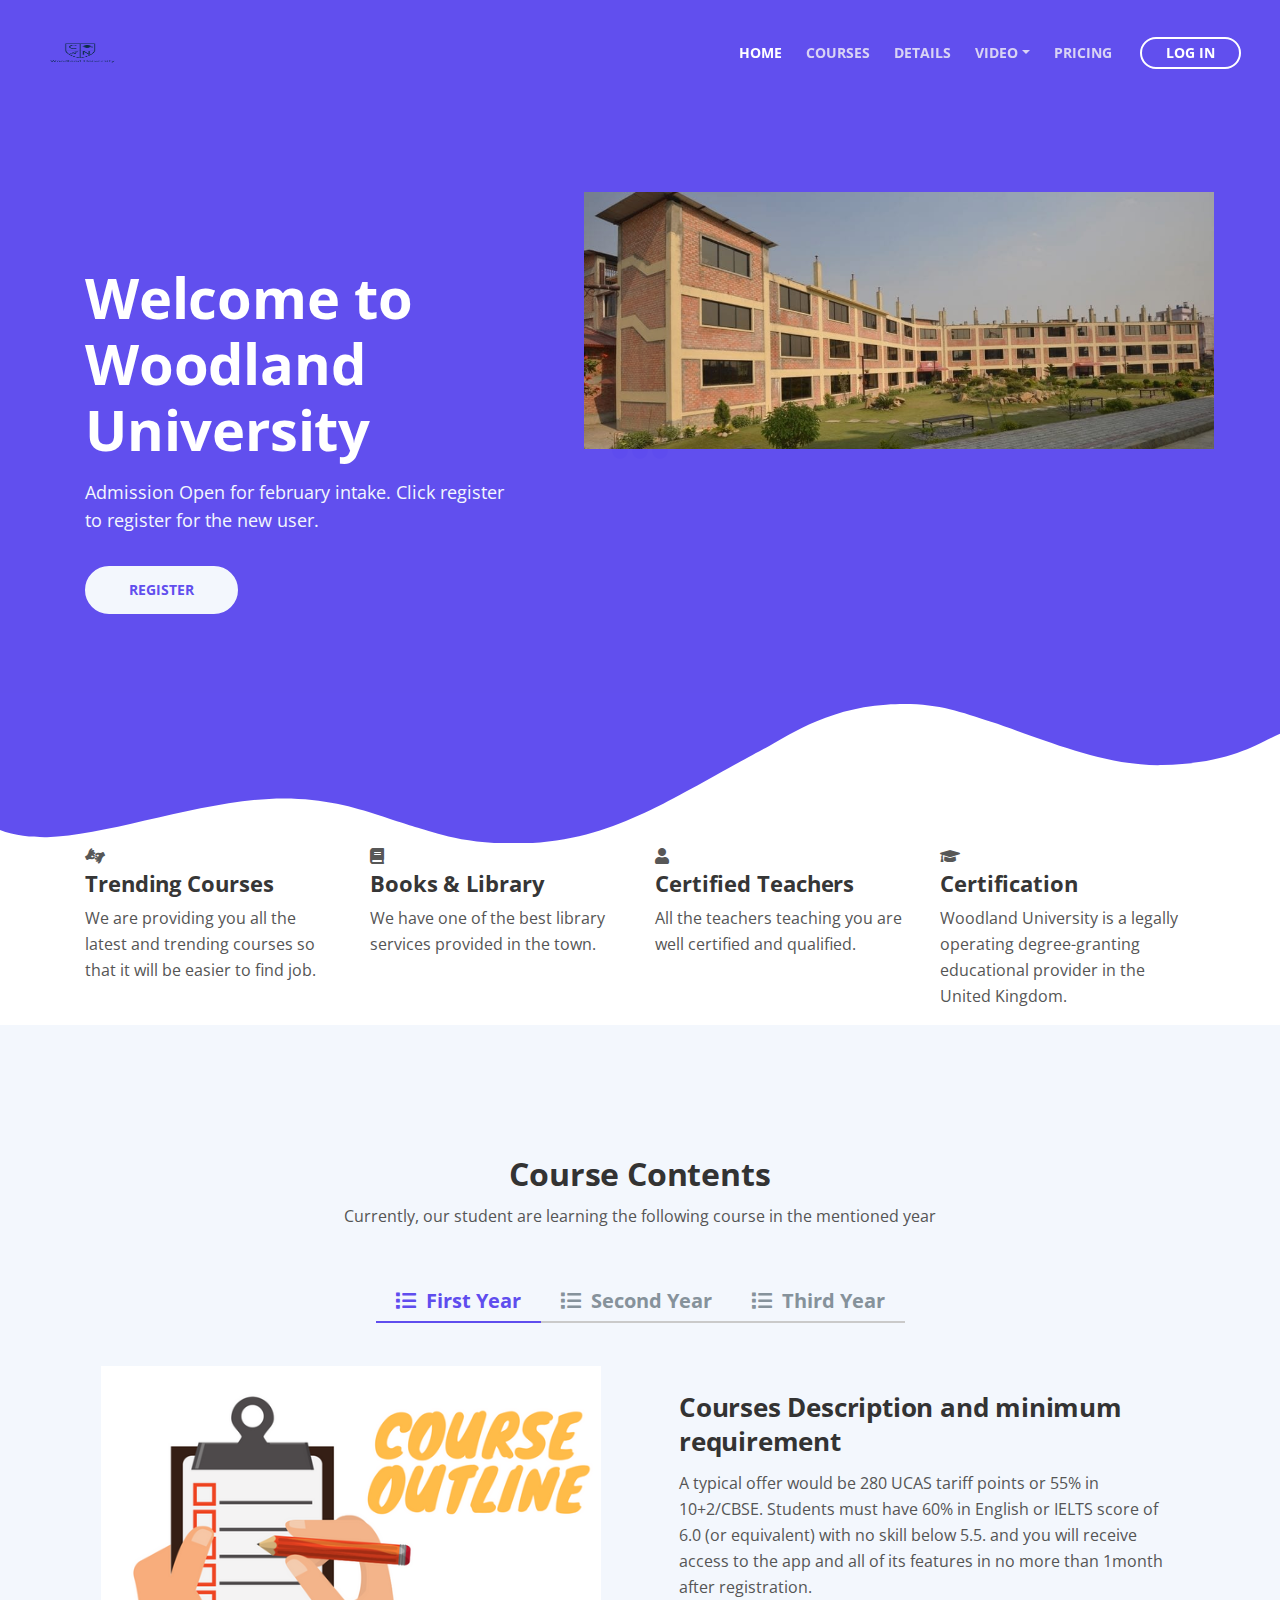
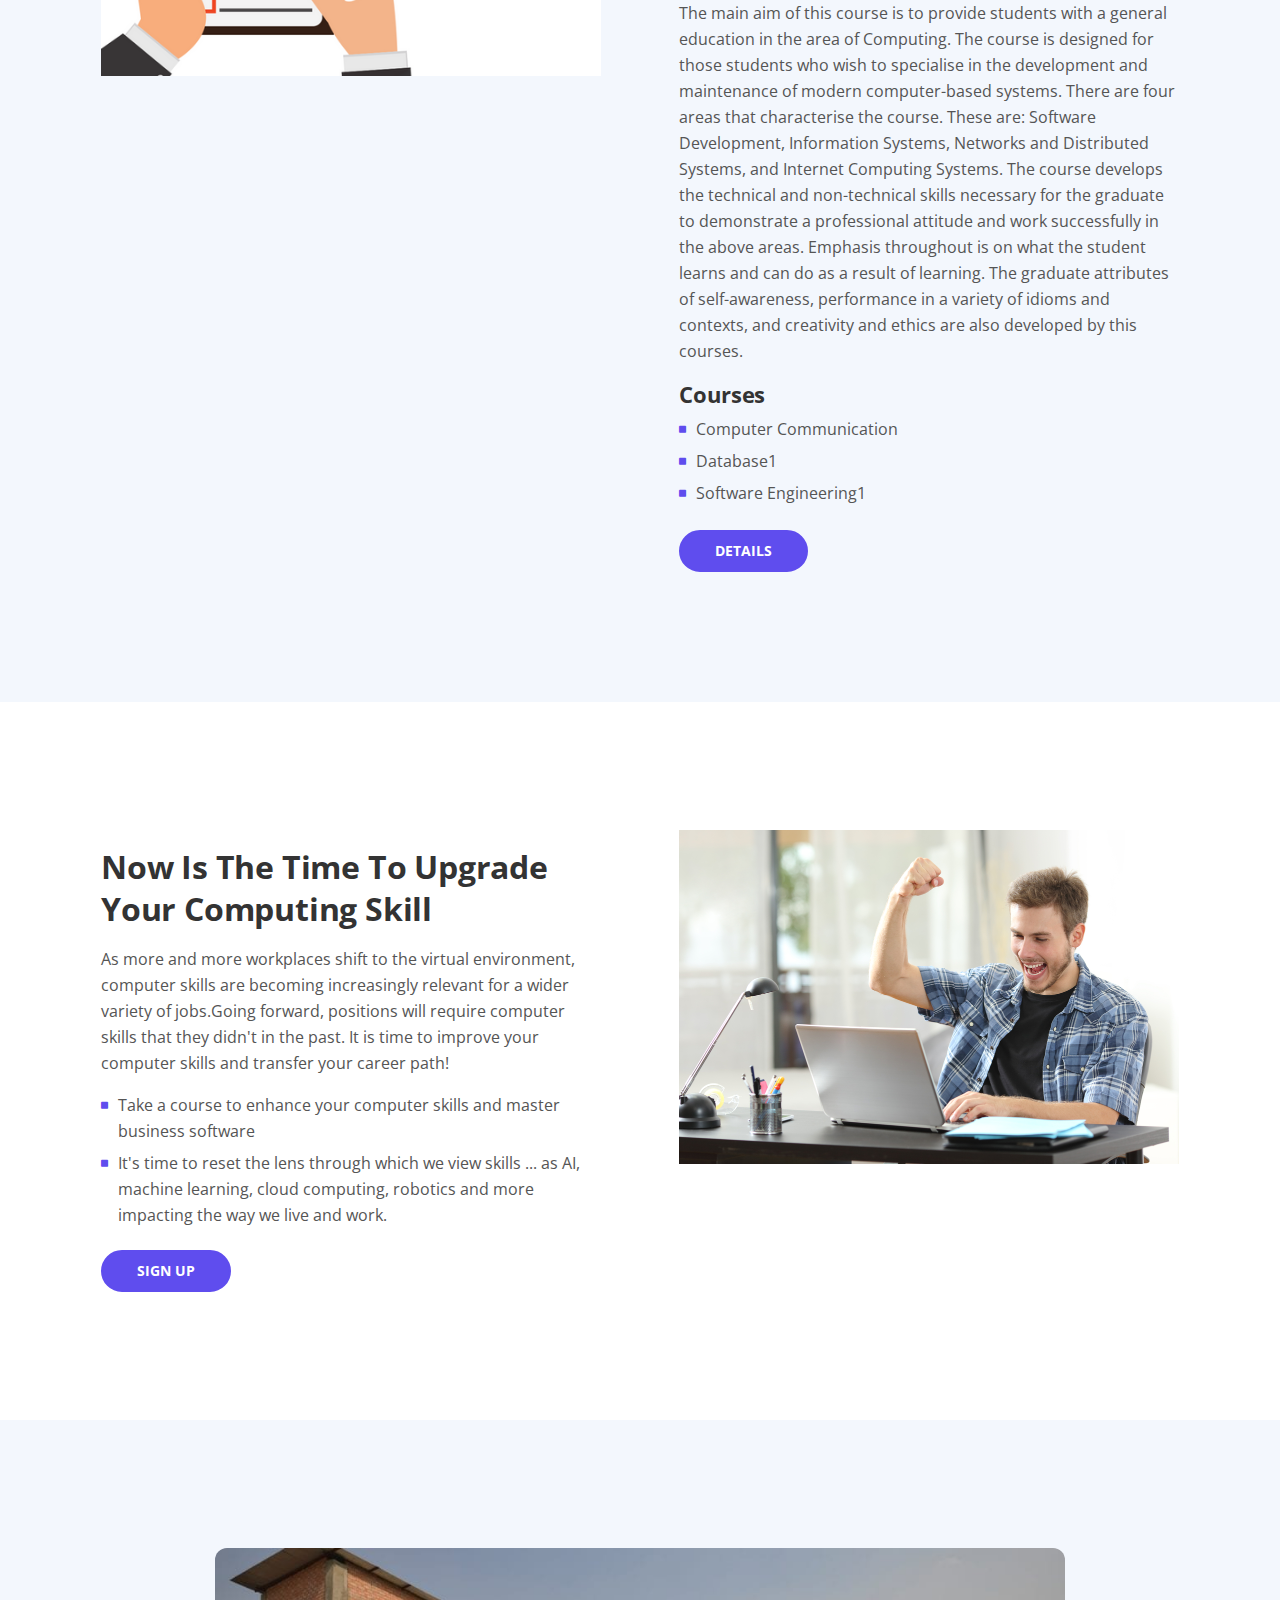
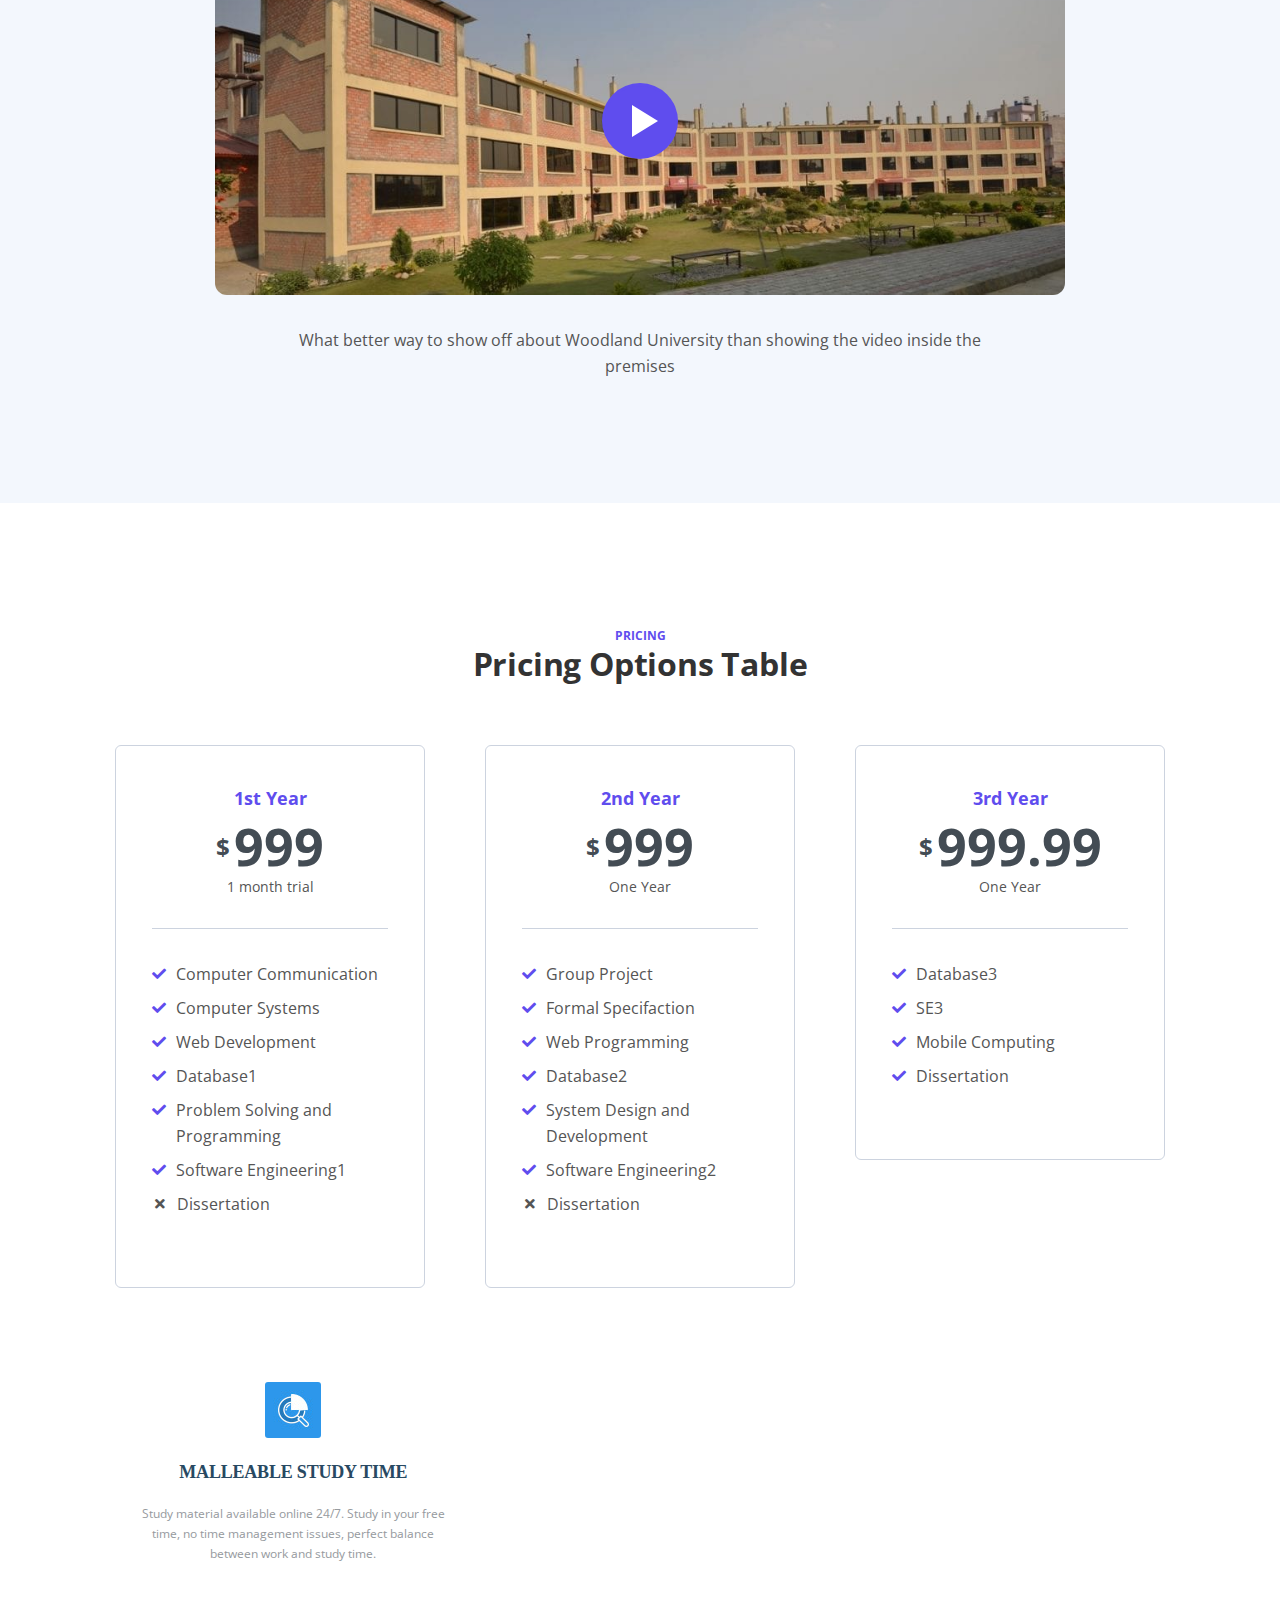
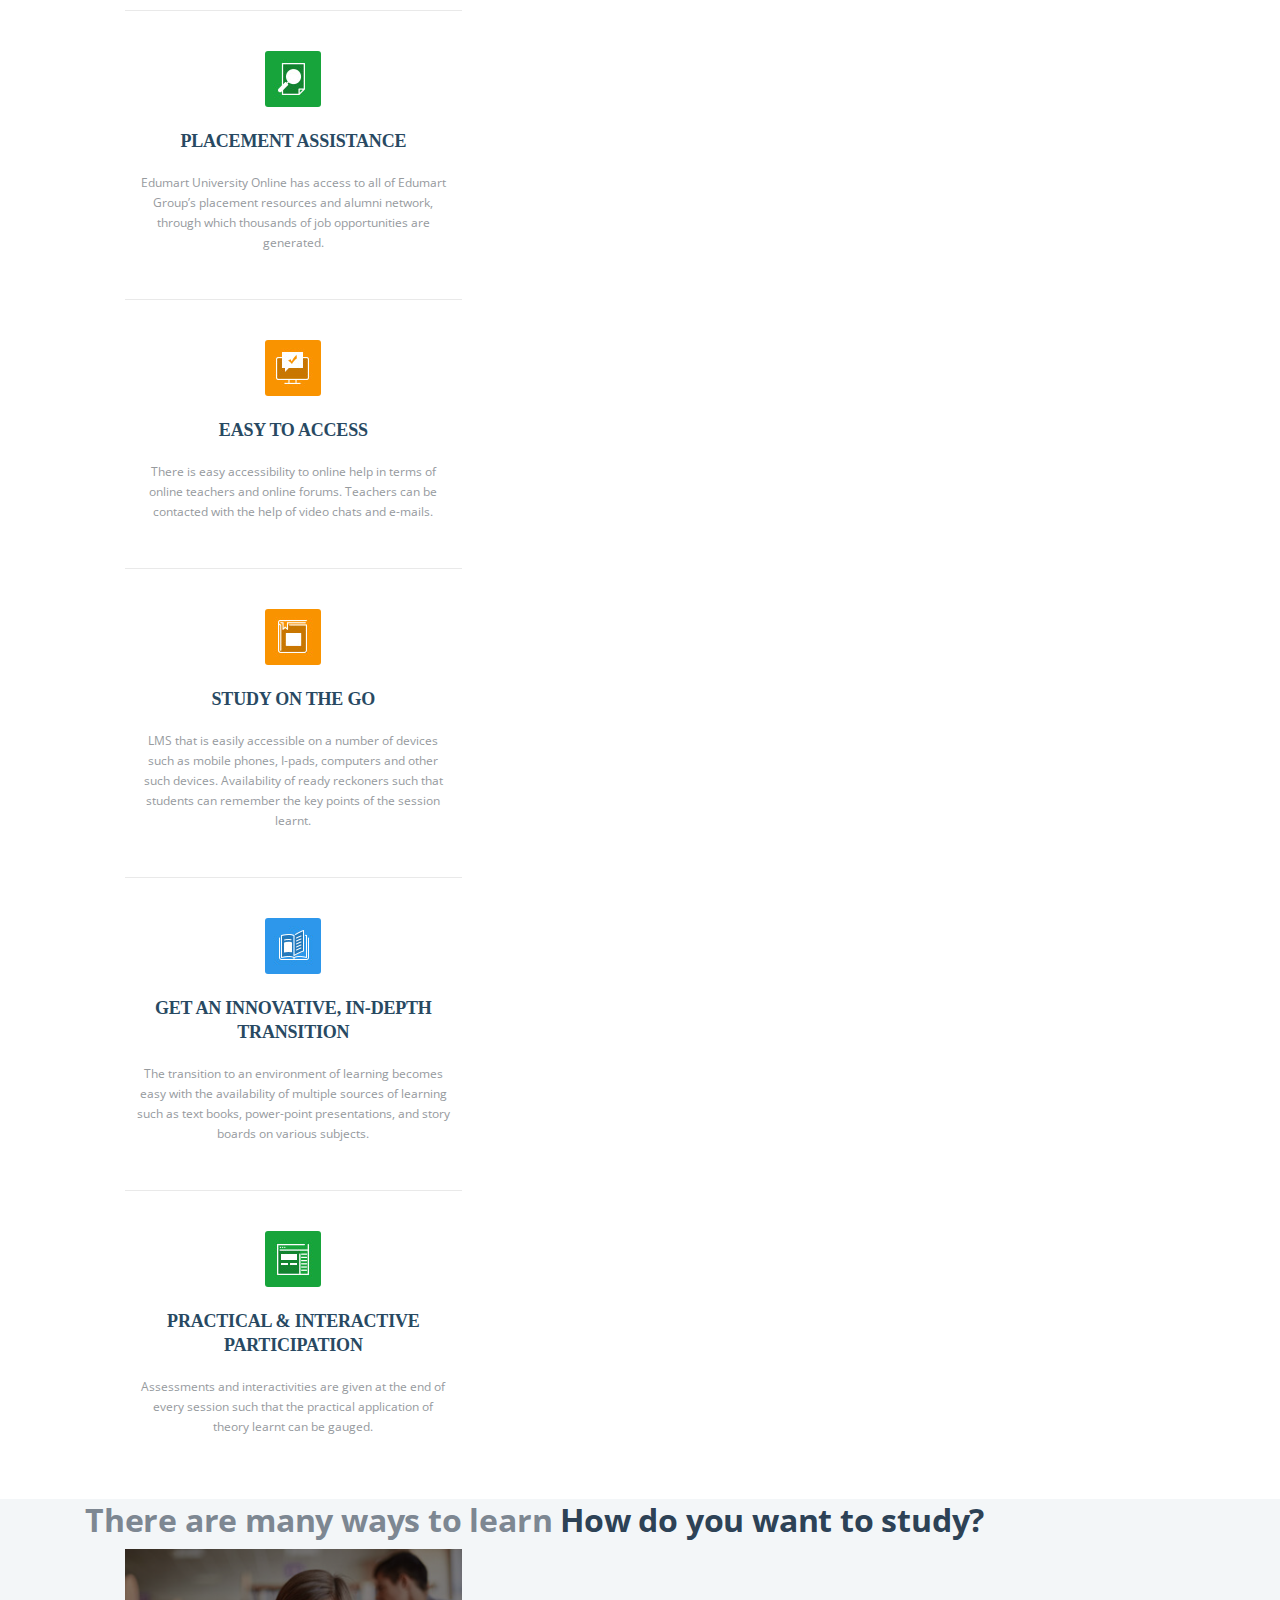
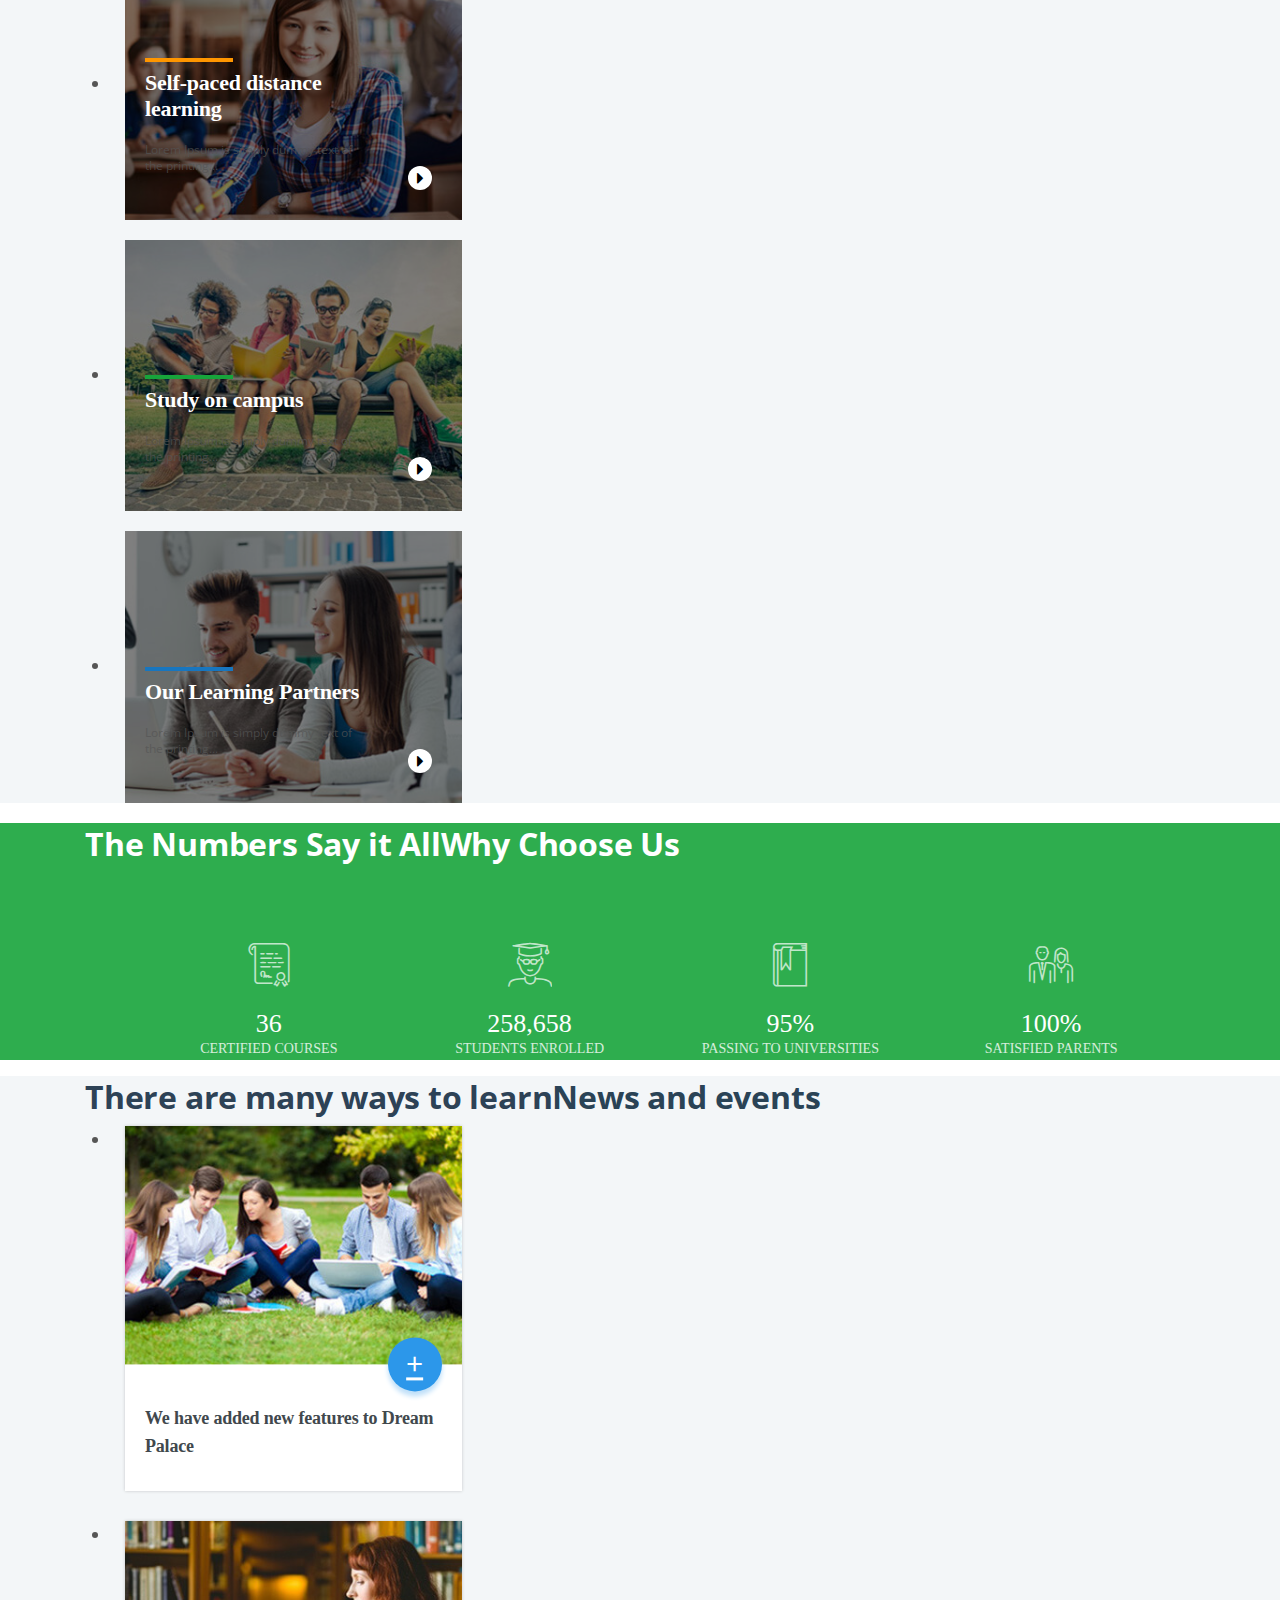
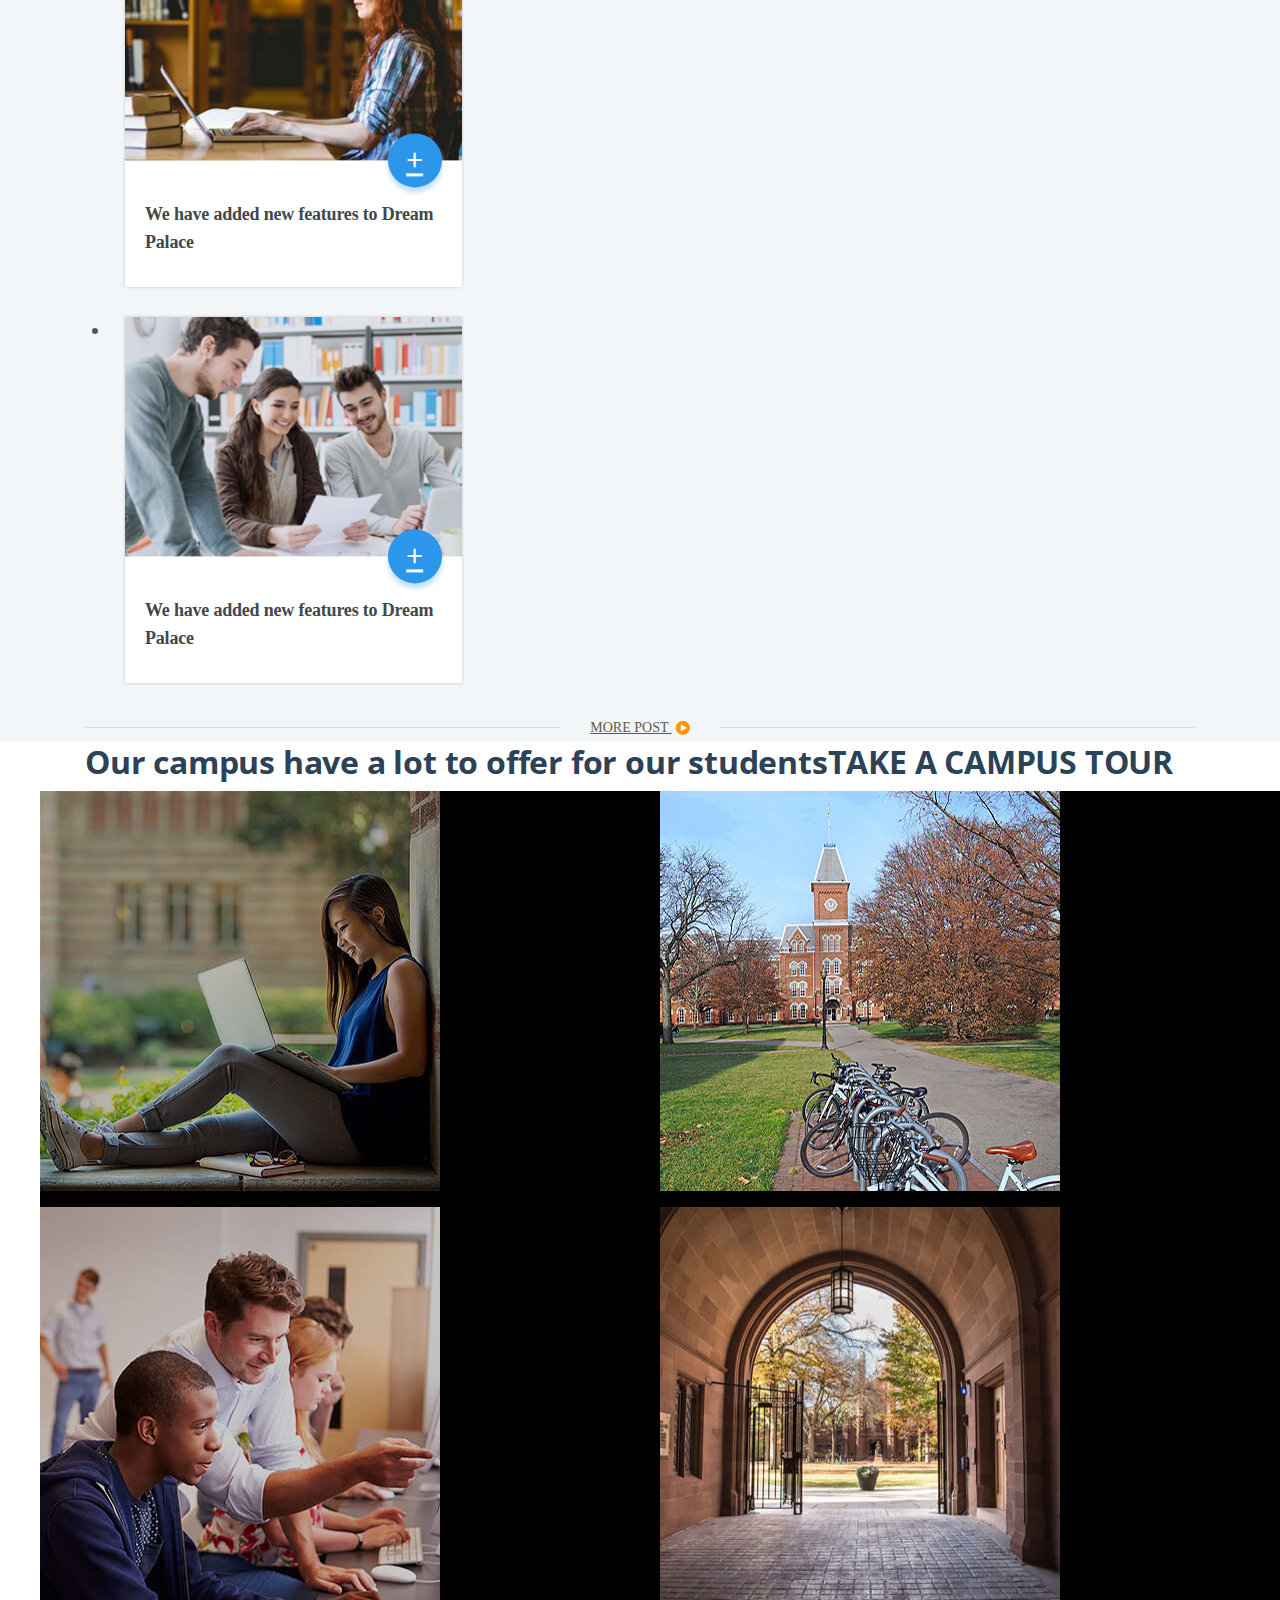
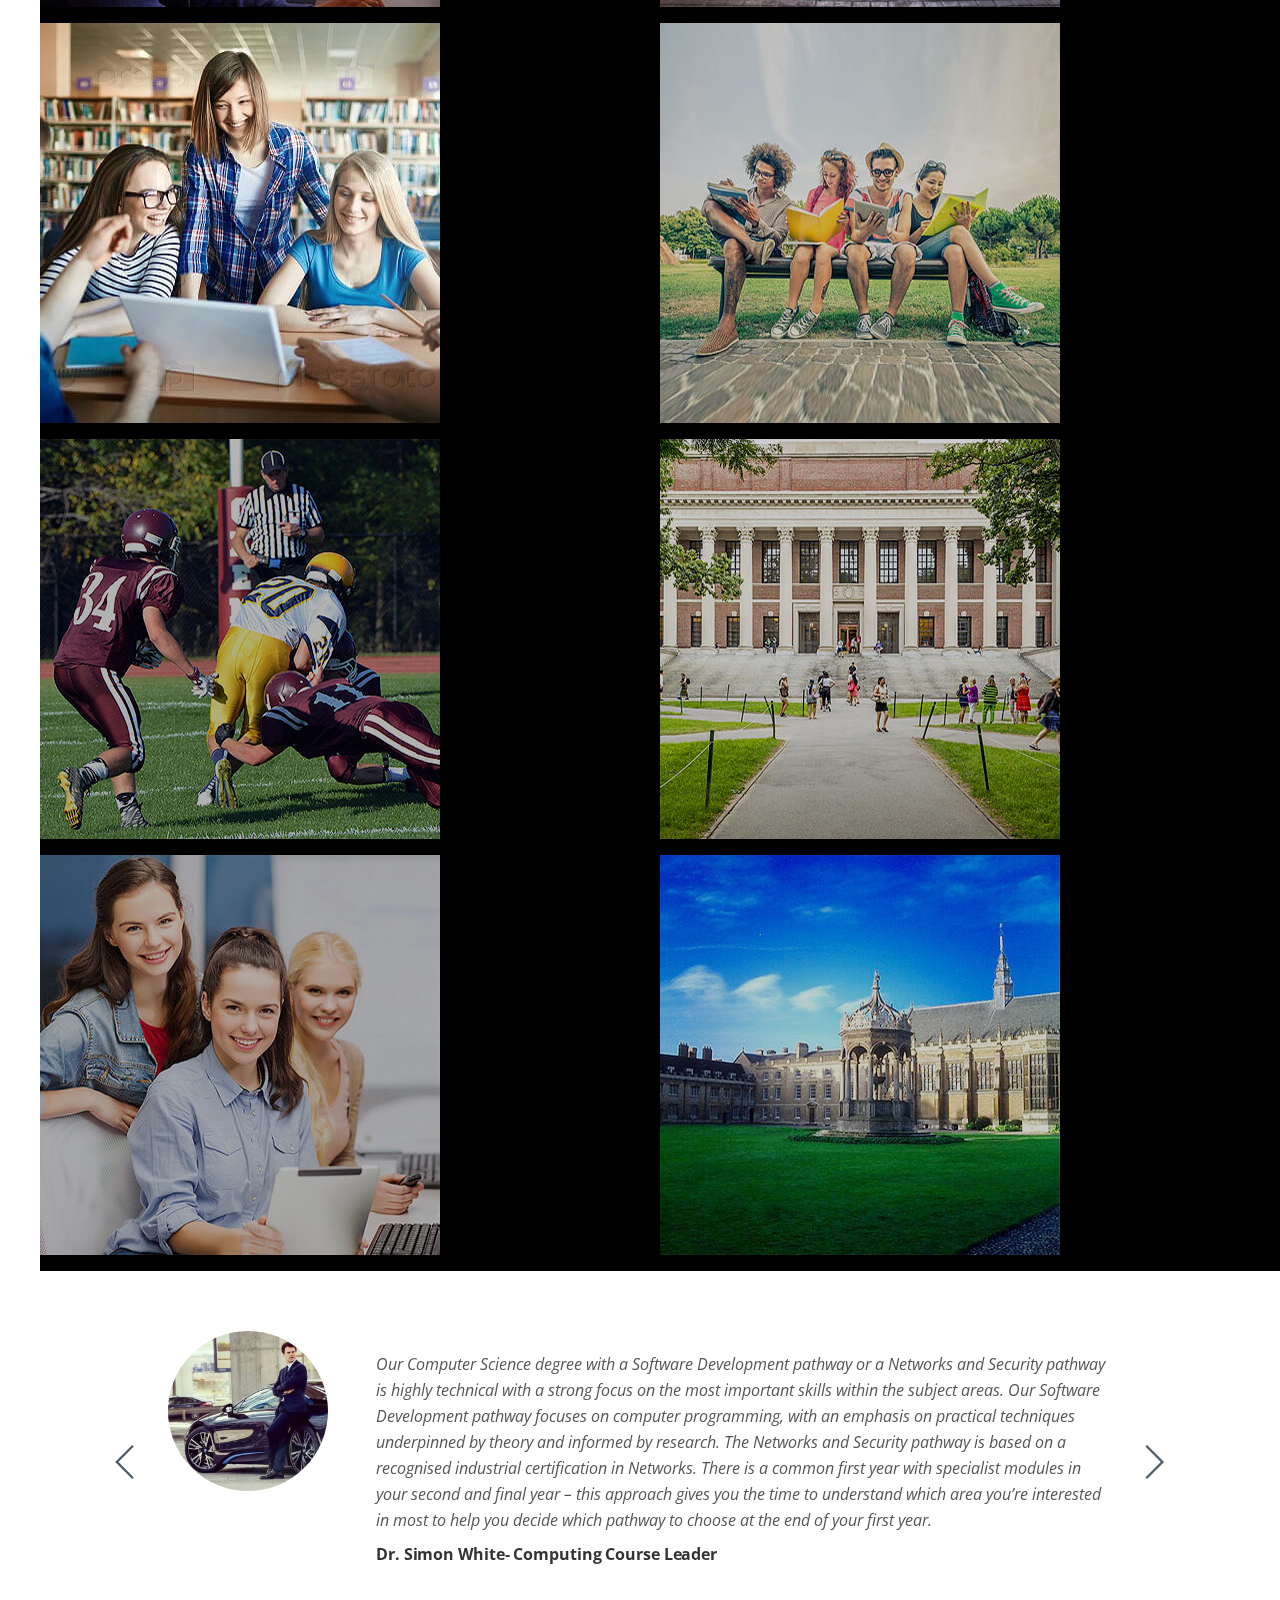
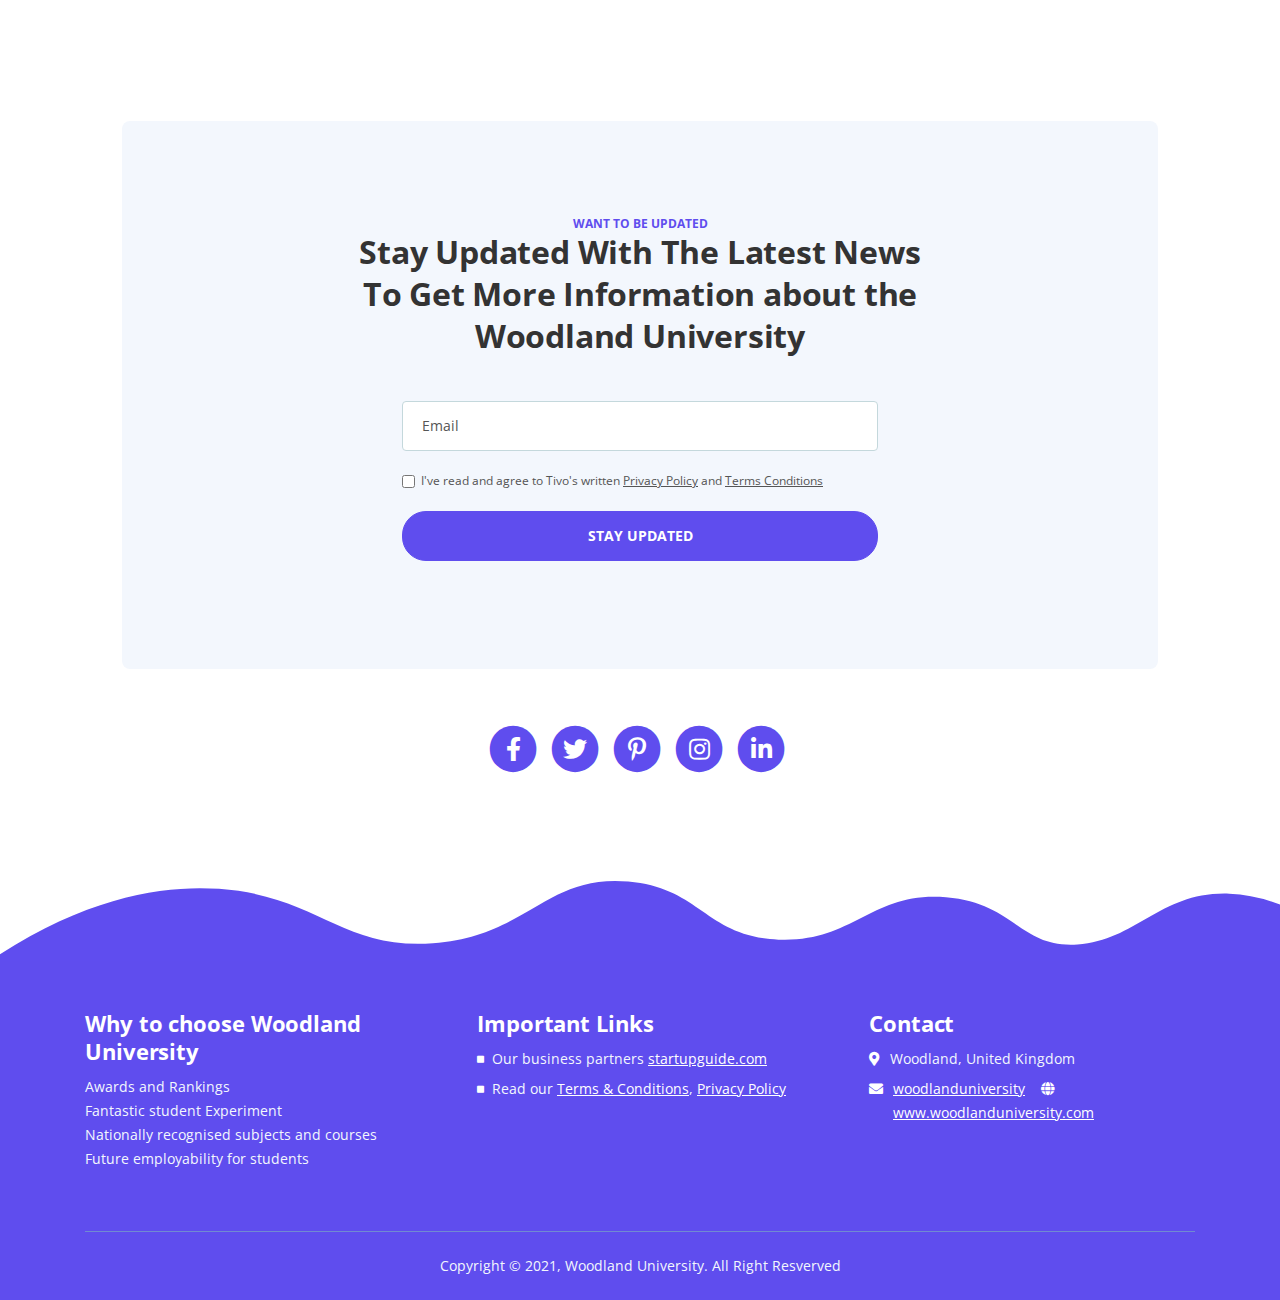
==== commit 87973581: "changeinreport" ====
--- a/web/index.html
+++ b/web/index.html
@@ -93,7 +93,7 @@
                     </li>
                 </ul>
                 <span class="nav-item">
-                    <a class="btn-outline-sm" href="log-in.html">LOG IN</a>
+                    <a class="btn-outline-sm" href="log-in.php">LOG IN</a>
                 </span>
             </div>
         </div> <!-- end of container -->
